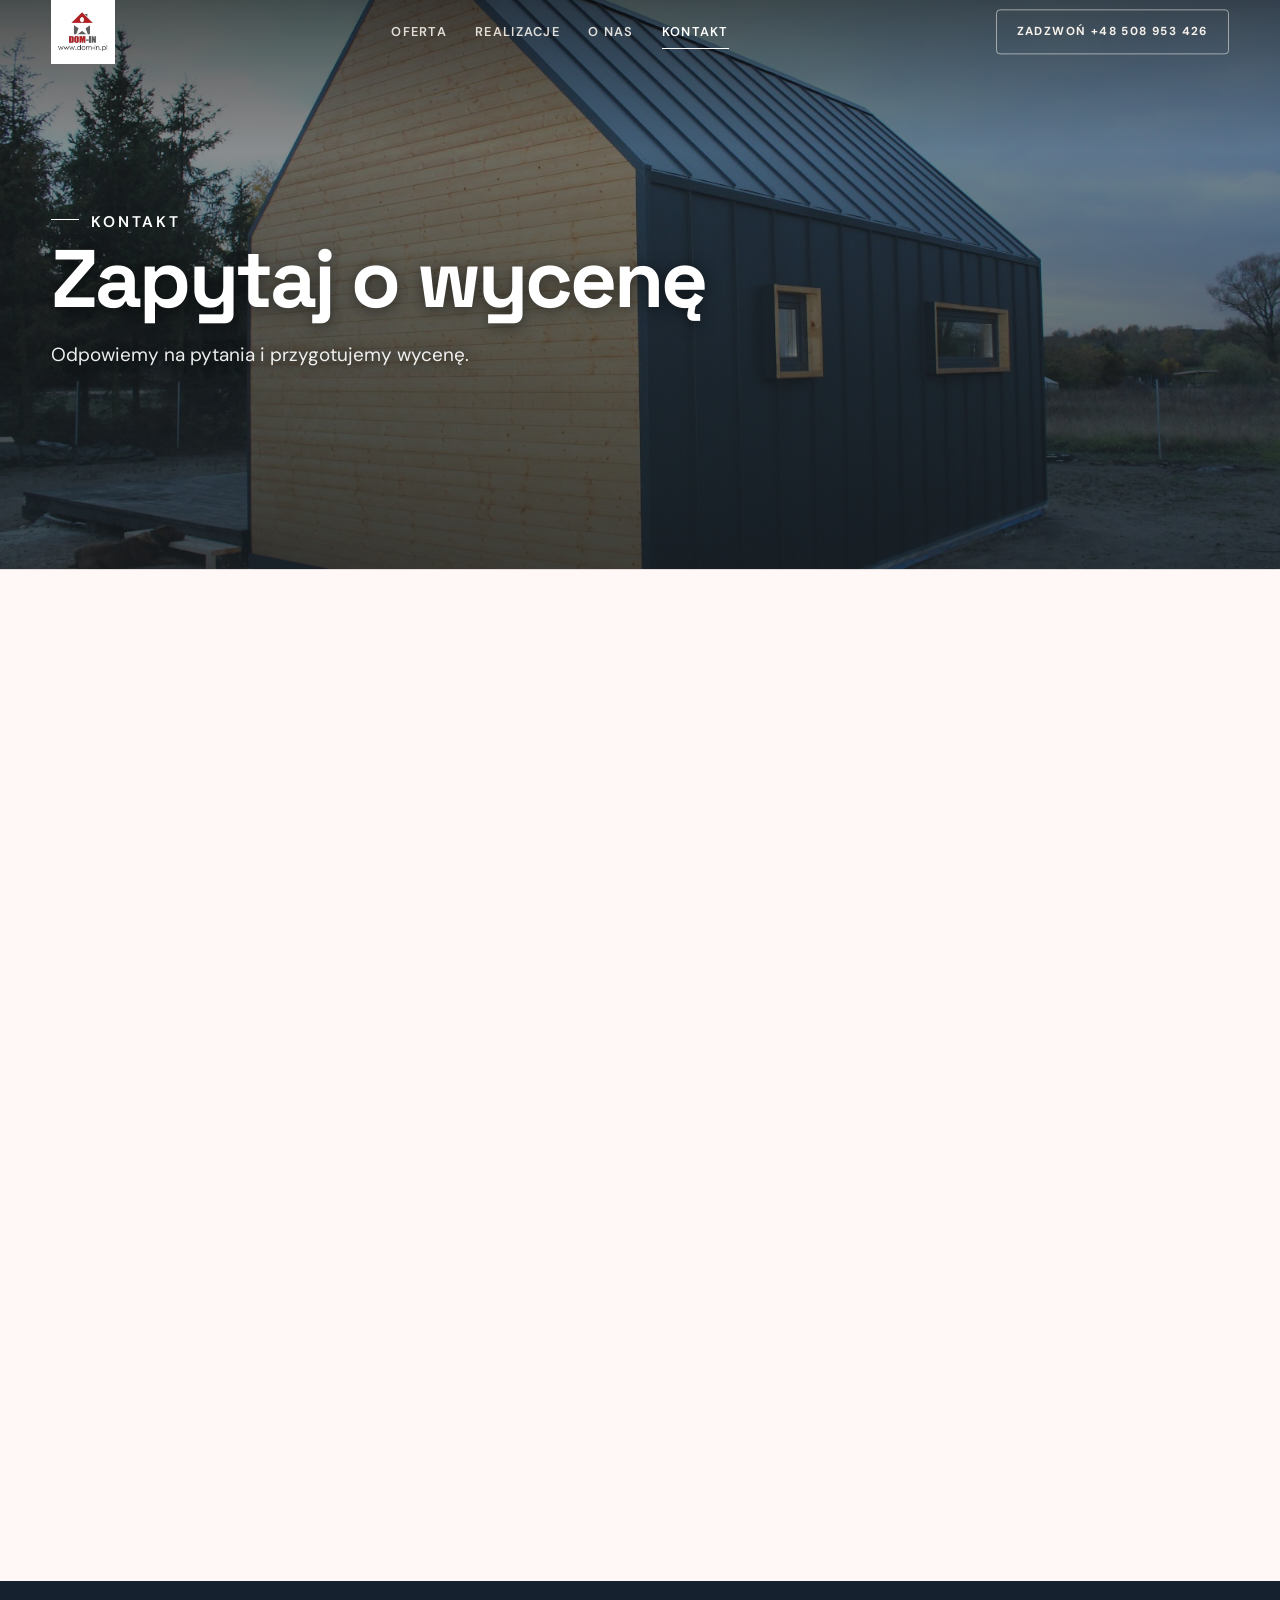
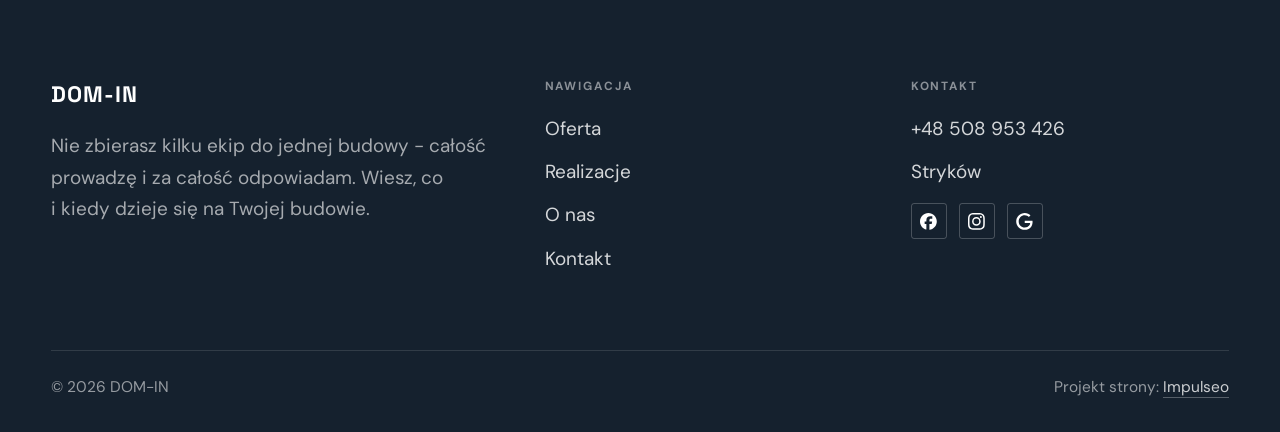
==== kontakt.html @ ede2e078 "Strona demo: dom-in-budowa-domow-energooszednych-szkieletowych-drewnianych" ====
<!DOCTYPE html>
<html lang="pl">
<head>
<meta charset="UTF-8">
<meta name="viewport" content="width=device-width, initial-scale=1.0">
<title>Kontakt - DOM-IN</title>
<meta name="description" content="Kontakt DOM-IN - Stryków">
<link rel="canonical" href="https://impulseo-pl.github.io/dom-in-budowa-domow-energooszednych-szkieletowych-drewnianych/kontakt.html">
<meta name="robots" content="noindex, nofollow">
<meta property="og:type" content="website">
<meta property="og:locale" content="pl_PL">
<meta property="og:site_name" content="DOM-IN">
<meta property="og:title" content="Kontakt - DOM-IN">
<meta property="og:description" content="Kontakt DOM-IN - Stryków">
<meta property="og:url" content="https://impulseo-pl.github.io/dom-in-budowa-domow-energooszednych-szkieletowych-drewnianych/kontakt.html">
<meta property="og:image" content="https://impulseo-pl.github.io/dom-in-budowa-domow-energooszednych-szkieletowych-drewnianych/img/og.jpg">
<meta property="og:image:width" content="1200">
<meta property="og:image:height" content="630">
<meta name="twitter:card" content="summary_large_image">
<link rel="preconnect" href="https://fonts.googleapis.com">
<link rel="preconnect" href="https://fonts.gstatic.com" crossorigin>
<link href="https://fonts.googleapis.com/css2?family=Space+Grotesk:wght@500;600;700&family=DM+Sans:opsz,wght@9..40,400;9..40,500;9..40,600&display=swap" rel="stylesheet">
<link rel="stylesheet" href="assets/styles.css?v=45f6422d">
</head>
<body>

<header class="nav">
  <div class="wrap nav-inner">
    <a class="brand brand-has-logo" href="index.html"><img class="brand-logo" src="img/logo.jpg" alt="DOM-IN" width="464" height="464" decoding="async"></a>
    <nav class="nav-links">
      <a href="oferta.html">Oferta</a>
      <a href="realizacje.html">Realizacje</a>
      <a href="o-nas.html">O nas</a>
      <a href="kontakt.html" class="active" aria-current="page">Kontakt</a>
      <a href="tel:+48508953426" class="btn btn-accent">Zadzwoń +48 508 953 426</a>
    </nav>
    <button class="nav-toggle" aria-label="Menu"><span></span><span></span><span></span></button>
  </div>
</header>

<main>
<section class="pagehead">
  <img src="img/g2.jpg" alt="DOM-IN - Zapytaj o wycenę" width="1600" height="1067" decoding="async">
  <div class="wrap">
    <span class="eyebrow">Kontakt</span>
    <h1>Zapytaj o wycenę</h1>
    <p>Odpowiemy na pytania i przygotujemy wycenę.</p>
  </div>
</section>
<section>
  <div class="wrap contact-grid">
    <div class="reveal">
      <span class="eyebrow">Dane kontaktowe</span>
      <h2 style="margin:var(--space-4) 0 var(--space-6)">DOM-IN</h2>
      <div class="info-list">
        <div class="info-row"><div class="ic"><svg class="ico-tel" width="16" height="16" viewBox="0 0 24 24" fill="none" aria-hidden="true"><path d="M6.6 10.8a15.5 15.5 0 0 0 6.6 6.6l2.2-2.2a1 1 0 0 1 1-.24 11.4 11.4 0 0 0 3.6.58 1 1 0 0 1 1 1V20a1 1 0 0 1-1 1A17 17 0 0 1 3 4a1 1 0 0 1 1-1h3.5a1 1 0 0 1 1 1c0 1.25.2 2.46.58 3.6a1 1 0 0 1-.25 1l-2.23 2.2Z" fill="currentColor"/></svg></div><div><div class="lbl">Telefon</div><a class="val" href="tel:+48508953426">+48 508 953 426</a></div></div>
        <div class="info-row"><div class="ic"><svg class="ico-pin" width="16" height="16" viewBox="0 0 24 24" fill="none" aria-hidden="true"><path d="M12 21s7-6.1 7-11.5A7 7 0 0 0 5 9.5C5 14.9 12 21 12 21Z" stroke="currentColor" stroke-width="1.6" fill="none"/><circle cx="12" cy="9.5" r="2.4" fill="currentColor"/></svg></div><div><div class="lbl">Adres</div><div class="val">Stryków</div></div></div>
      </div>
    </div>
    <div class="reveal">
      <div class="form">
        <h3 style="margin-bottom:var(--space-4)">Najszybciej telefonicznie</h3>
        <p class="muted" style="margin-bottom:var(--space-5)">Zadzwoń, opisz pomysł, a my powiemy, co i jak. Bez zobowiązań.</p>
        <a href="tel:+48508953426" class="btn btn-accent" style="justify-content:center">Zadzwoń: +48 508 953 426 <span class="arr">→</span></a>
      </div>
    </div>
  </div>
</section>
<section style="padding-top:0">
  <div class="wrap reveal">
    <iframe class="map" title="DOM-IN - Stryków" src="https://maps.google.com/maps?q=DOM-IN%20Stryk%C3%B3w&z=15&output=embed" loading="lazy" referrerpolicy="no-referrer-when-downgrade"></iframe>
  </div>
</section>
</main>

<footer>
  <div class="wrap">
    <div class="foot-grid">
      <div class="foot-brand">
        <div class="name">DOM-IN</div>
        <p>Nie zbierasz kilku ekip do jednej budowy - całość prowadzę i za całość odpowiadam. Wiesz, co i kiedy dzieje się na Twojej budowie.</p>
      </div>
      <div class="foot-col">
        <h4>Nawigacja</h4>
        <a href="oferta.html">Oferta</a>
        <a href="realizacje.html">Realizacje</a>
        <a href="o-nas.html">O nas</a>
        <a href="kontakt.html">Kontakt</a>
      </div>
      <div class="foot-col">
        <h4>Kontakt</h4>
        <a href="tel:+48508953426">+48 508 953 426</a>
        <p>Stryków</p>
      <div class="foot-soc">
        <a class="soc" href="https://www.facebook.com/p/Dom-in-Dla-Twojego-domu-100057239088914/" target="_blank" rel="noopener" aria-label="Facebook - DOM-IN"><svg viewBox="0 0 24 24" aria-hidden="true" focusable="false"><path d="M9.101 23.691v-7.98H6.627v-3.667h2.474v-1.58c0-4.085 1.848-5.978 5.858-5.978.401 0 .955.042 1.468.103a8.68 8.68 0 0 1 1.141.195v3.325a8.623 8.623 0 0 0-.653-.036 26.805 26.805 0 0 0-.733-.009c-.707 0-1.259.096-1.675.309a1.686 1.686 0 0 0-.679.622c-.258.42-.374.995-.374 1.752v1.297h3.919l-.386 2.103-.287 1.564h-3.246v8.245C19.396 23.238 24 18.179 24 12.044c0-6.627-5.373-12-12-12s-12 5.373-12 12c0 5.628 3.874 10.35 9.101 11.647Z" fill="currentColor"/></svg></a>
        <a class="soc" href="https://www.instagram.com/dom_in_wood" target="_blank" rel="noopener" aria-label="Instagram - DOM-IN"><svg viewBox="0 0 24 24" aria-hidden="true" focusable="false"><path d="M7.0301.084c-1.2768.0602-2.1487.264-2.911.5634-.7888.3075-1.4575.72-2.1228 1.3877-.6652.6677-1.075 1.3368-1.3802 2.127-.2954.7638-.4956 1.6365-.552 2.914-.0564 1.2775-.0689 1.6882-.0626 4.947.0062 3.2586.0206 3.6671.0825 4.9473.061 1.2765.264 2.1482.5635 2.9107.308.7889.72 1.4573 1.388 2.1228.6679.6655 1.3365 1.0743 2.1285 1.38.7632.295 1.6361.4961 2.9134.552 1.2773.056 1.6884.069 4.9462.0627 3.2578-.0062 3.668-.0207 4.9478-.0814 1.28-.0607 2.147-.2652 2.9098-.5633.7889-.3086 1.4578-.72 2.1228-1.3881.665-.6682 1.0745-1.3378 1.3795-2.1284.2957-.7632.4966-1.636.552-2.9124.056-1.2809.0692-1.6898.063-4.948-.0063-3.2583-.021-3.6668-.0817-4.9465-.0607-1.2797-.264-2.1487-.5633-2.9117-.3084-.7889-.72-1.4568-1.3876-2.1228C21.2982 1.33 20.628.9208 19.8378.6165 19.074.321 18.2017.1197 16.9244.0645 15.6471.0093 15.236-.005 11.977.0014 8.718.0076 8.31.0215 7.0301.0839m.1402 21.6932c-1.17-.0509-1.8053-.2453-2.2287-.408-.5606-.216-.96-.4771-1.3819-.895-.422-.4178-.6811-.8186-.9-1.378-.1644-.4234-.3624-1.058-.4171-2.228-.0595-1.2645-.072-1.6442-.079-4.848-.007-3.2037.0053-3.583.0607-4.848.05-1.169.2456-1.805.408-2.2282.216-.5613.4762-.96.895-1.3816.4188-.4217.8184-.6814 1.3783-.9003.423-.1651 1.0575-.3614 2.227-.4171 1.2655-.06 1.6447-.072 4.848-.079 3.2033-.007 3.5835.005 4.8495.0608 1.169.0508 1.8053.2445 2.228.408.5608.216.96.4754 1.3816.895.4217.4194.6816.8176.9005 1.3787.1653.4217.3617 1.056.4169 2.2263.0602 1.2655.0739 1.645.0796 4.848.0058 3.203-.0055 3.5834-.061 4.848-.051 1.17-.245 1.8055-.408 2.2294-.216.5604-.4763.96-.8954 1.3814-.419.4215-.8181.6811-1.3783.9-.4224.1649-1.0577.3617-2.2262.4174-1.2656.0595-1.6448.072-4.8493.079-3.2045.007-3.5825-.006-4.848-.0608M16.953 5.5864A1.44 1.44 0 1 0 18.39 4.144a1.44 1.44 0 0 0-1.437 1.4424M5.8385 12.012c.0067 3.4032 2.7706 6.1557 6.173 6.1493 3.4026-.0065 6.157-2.7701 6.1506-6.1733-.0065-3.4032-2.771-6.1565-6.174-6.1498-3.403.0067-6.156 2.771-6.1496 6.1738M8 12.0077a4 4 0 1 1 4.008 3.9921A3.9996 3.9996 0 0 1 8 12.0077" fill="currentColor"/></svg></a>
        <a class="soc" href="https://www.google.com/maps?cid=10128578905079462561" target="_blank" rel="noopener" aria-label="Google - DOM-IN"><svg viewBox="0 0 24 24" aria-hidden="true" focusable="false"><path d="M12.48 10.92v3.28h7.84c-.24 1.84-.853 3.187-1.787 4.133-1.147 1.147-2.933 2.4-6.053 2.4-4.827 0-8.6-3.893-8.6-8.72s3.773-8.72 8.6-8.72c2.6 0 4.507 1.027 5.907 2.347l2.307-2.307C18.747 1.44 16.133 0 12.48 0 5.867 0 .307 5.387.307 12s5.56 12 12.173 12c3.573 0 6.267-1.173 8.373-3.36 2.16-2.16 2.84-5.213 2.84-7.667 0-.76-.053-1.467-.173-2.053H12.48z" fill="currentColor"/></svg></a>
      </div>
      </div>
    </div>
    <div class="foot-bot">
      <span>© 2026 DOM-IN</span>
      <span>Projekt strony: <a class="foot-credit" href="https://impulseo.pl" target="_blank" rel="noopener">Impulseo</a></span>
    </div>
  </div>
</footer>
<div class="sticky-call"><a class="sc-call" href="tel:+48508953426"><svg class="ico-tel" width="16" height="16" viewBox="0 0 24 24" fill="none" aria-hidden="true"><path d="M6.6 10.8a15.5 15.5 0 0 0 6.6 6.6l2.2-2.2a1 1 0 0 1 1-.24 11.4 11.4 0 0 0 3.6.58 1 1 0 0 1 1 1V20a1 1 0 0 1-1 1A17 17 0 0 1 3 4a1 1 0 0 1 1-1h3.5a1 1 0 0 1 1 1c0 1.25.2 2.46.58 3.6a1 1 0 0 1-.25 1l-2.23 2.2Z" fill="currentColor"/></svg> Zadzwoń</a><a class="sc-quote" href="kontakt.html">Bezpłatna wycena</a></div>
<div class="demo-wazne" data-do="2026-08-25" data-cykl="3" hidden><svg class="dw-ico" width="13" height="13" viewBox="0 0 24 24" fill="none" aria-hidden="true"><circle cx="12" cy="12" r="8.6" stroke="currentColor" stroke-width="1.8"/><path d="M12 7.2V12l3.3 2" stroke="currentColor" stroke-width="1.8" stroke-linecap="round"/></svg><span class="dw-txt"></span></div>

<script src="assets/main.js"></script>
</body>
</html>
---- assets/styles.css ----
/* ============================================================
   STOLBASZ — premium, architektoniczny B2B fit-out
   Jasna paleta, zero brązu. System wg premium-web-craft.
   Projekt strony: Impulseo (impulseo.pl)
   ============================================================ */

:root{
  /* PALETA — jasna, architektoniczna, chłodna */
  --paper:#F4F6F8;          /* główne tło */
  --paper-2:#E7EBEF;        /* sekcje alternatywne (chłodny jasny szary) */
  --paper-3:#E7EBEF;        /* delikatne wypełnienia */
  --ink:#15212E;            /* tekst główny — chłodny grafit */
  --ink-soft:#243443;       /* nagłówki drugorzędne */
  --muted:#6B7785;          /* tekst poboczny */
  --line:rgba(21,33,46,.12);/* hairline */
  --accent:#E8A317;         /* stonowany petrol-slate — jedyny akcent */
  --accent-d:#C9870C;
  --accent-soft:rgba(232,163,23,.10);
  --dark:#15212E;           /* sekcje ciemne (stopka/CTA) */

  /* HOVER ZDJĘĆ — JEDEN standard dla całego silnika (decyzja K. 04.08.2026, artefakt z wariantami).
     AKTUALNE (K.+Szymon 09.08.2026, wybór z artefaktu 6 wariantów): zoom 1.05 przy 1.4s -
     przy tak długim czasie mocniejszy kadr NIE skacze, tylko „oddycha". Poprzedni standard
     (1.02 / .55s z 04.08) odbierany jako dynamiczny i szybki.
     Spoczynek lekko przygaszony, ale TYLKO tam, gdzie jest mysz (@media hover:hover) —
     na telefonie zdjęcia zostają w pełnej jasności. */
  --img-zoom:1.05;                   /* K.+Szymon 09.08: wariant F z artefaktu porównawczego */
  --img-rest:brightness(.95) saturate(.99);
  --img-hot:brightness(1.06) saturate(1.05);
  --img-dur:1.4s;                    /* K.+Szymon 09.08 (wariant F): powoli = elegancko */
  --img-ease:cubic-bezier(.16,.84,.44,1);  /* miękki ogon, efekt „oddychania" */

  /* ODSTĘPY — skala 4/8 */
  --space-1:4px; --space-2:8px; --space-3:12px; --space-4:16px; --space-5:24px;
  --space-6:32px; --space-7:48px; --space-8:64px; --space-9:96px; --space-10:128px;

  /* TYPOGRAFIA — fluid clamp() (skala podbita 16.07.2026: większe, czytelniejsze litery — uwaga Adama) */
  --text-sm:clamp(.9rem,.87rem + .12vw,1rem);
  --text-base:clamp(1.08rem,1.04rem + .18vw,1.2rem);
  --text-lg:clamp(1.24rem,1.15rem + .34vw,1.44rem);
  --text-h3:clamp(1.34rem,1.22rem + .55vw,1.66rem);
  --text-h2:clamp(2.1rem,1.66rem + 2.1vw,3.1rem);
  --text-h1:clamp(2.9rem,2.1rem + 4vw,5.1rem);

  /* PROMIENIE — architektoniczne, raczej ostre */
  --r-sm:3px; --r-md:6px; --r-lg:10px;

  /* RUCH */
  --ease:cubic-bezier(.25,.46,.45,.94); --dur:.24s;

  /* CIENIE — miękkie, warstwowe */
  --sh-sm:0 1px 2px rgba(16,24,32,.04), 0 2px 8px rgba(16,24,32,.05);
  --sh-md:0 2px 6px rgba(16,24,32,.05), 0 12px 28px -8px rgba(16,24,32,.12);
  --sh-lg:0 6px 14px rgba(16,24,32,.07), 0 26px 56px -18px rgba(16,24,32,.22);

  --hairline:1px solid var(--line);

  --font-display:'Space Grotesk','Inter',sans-serif;
  --font-body:'DM Sans','Inter',sans-serif;
}

*{box-sizing:border-box;margin:0;padding:0}
html{scroll-behavior:smooth}
body{
  font-family:var(--font-body);
  font-size:var(--text-base);
  line-height:1.65;
  color:var(--ink);
  background:var(--paper);
  -webkit-font-smoothing:antialiased;
  text-rendering:optimizeLegibility;
}
img{max-width:100%;height:auto;display:block}  /* height:auto = width/height z atrybutów trzyma proporcje (TOP#12) */
a{color:inherit;text-decoration:none}

.wrap{width:min(92%,1180px);margin-inline:auto}
section{padding-block:clamp(52px,6.5vw,96px)}

h1,h2,h3{font-family:var(--font-display);font-weight:700;line-height:1.08;letter-spacing:-.02em;color:var(--ink)}
h1{font-size:var(--text-h1);letter-spacing:-.035em}
h2{font-size:var(--text-h2);letter-spacing:-.025em}
h3{font-size:var(--text-h3)}
/* MIARA — długość wiersza. WCAG 2.2 SC 1.4.8: max 80 znaków; Butterick: 45–90.
   68ch daje realnie 72–78 znaków polskiego tekstu, czyli z zapasem pod granicą.
   Wcześniej limit miał TYLKO <p> — <li>, <blockquote> i <dd> nie miały żadnego,
   i to jedyny powód, dla którego 23 bloki na dwóch oddanych stronach jadą po
   83–106 znaków w wierszu (pomiar 07.08.2026, bramka `miara`).
   ⚠️ Listy i definicje ograniczamy TYLKO bez klasy: `ul`/`ol` z klasą to u nas
   układ (siatki kafli, menu), a nie tekst ciągły — tam miarę wyznacza układ. */
/* 60ch, nie 68ch (K. 10.08): po zmianie fontów na węższe kroje (DM Sans i spółka)
   w 68ch mieściło się ~90 znaków - bramka pikselowa słusznie zgłaszała przekroczenie
   granicy 80. Pomiar na żywej przeglądarce: 60ch = 90 znaków, 53ch = ~78 znaków, czyli normę WCAG 1.4.8. */
:root{ --miara:53ch }
p{max-width:min(100%,var(--miara))}
blockquote,
ul:not([class])>li, ol:not([class])>li,
dl:not([class])>dd{max-width:min(100%,var(--miara))}

/* ⚠️ Świadomie BEZ wyjątku `.tile p,.card p,.svc p{max-width:none}`, choć nasuwa się sam:
   te akapity BYŁY już ograniczone (stare `p{max-width:65ch}`), więc „wyjątek" nie odblokowałby
   niczego nowego — tylko ROZLUŹNIŁ stan sprzed zmiany na wszystkich demach naraz.
   `figcaption` żadna z reguł wyżej nie dotyczy, więc też nie potrzebuje zwolnienia. */

/* ŁAMANIE. `balance` wyrównuje długości wierszy w nagłówku, `pretty` pilnuje ostatniego
   wiersza akapitu, żeby nie został w nim jeden wyraz. Obsługiwane od Chrome 117 /
   Safari 17.5; starsze przeglądarki po prostu ignorują tę własność.
   `text-wrap:pretty` nie występowało dotąd ANI RAZ w silniku ani w repo klientów. */
h1,h2,h3,.lead,.lede{text-wrap:balance}
p,li,blockquote,dd{text-wrap:pretty}

.eyebrow{
  font-family:var(--font-body);
  font-size:var(--text-sm);
  font-weight:600;
  letter-spacing:.18em;
  text-transform:uppercase;
  color:var(--accent);
  display:inline-flex;align-items:center;gap:var(--space-3);
}
/* flex:none + margin-top = kreska trzyma się PIERWSZEJ linii. Wcześniej align-items:center
   centrowało ją względem całego bloku i przy zawinięciu (długi kicker typu
   „…WNĘTRZ · LESZNO · OD 2019") druga linia lądowała z brzydkim wcięciem. */
.eyebrow{align-items:flex-start}
.eyebrow>*,.eyebrow{text-wrap:balance}   /* dlugi kicker lamal sie na sierote typu samo „2019" w drugiej linii */
.eyebrow::before{content:"";width:28px;height:1px;background:var(--accent);display:inline-block;flex:none;margin-top:.62em}

.muted{color:var(--muted)}
.lead{font-size:var(--text-lg);line-height:1.55;color:var(--ink-soft);max-width:50ch}

/* ---------- BUTTONS ---------- */
.btn{
  display:inline-flex;align-items:center;gap:var(--space-2);
  font-weight:600;font-size:var(--text-sm);letter-spacing:.02em;
  padding:var(--space-4) var(--space-6);
  border-radius:var(--r-sm);
  transition:transform var(--dur) var(--ease),box-shadow var(--dur) var(--ease),background var(--dur) var(--ease);
  cursor:pointer;border:1px solid transparent;
}
.btn-accent{background:var(--accent);color:#fff;box-shadow:var(--sh-sm)}
.btn-accent:hover{background:var(--accent-d);transform:translateY(-2px);box-shadow:var(--sh-md)}
.btn-accent:active{transform:translateY(0);box-shadow:var(--sh-sm)}
.btn-ghost{background:transparent;color:var(--ink);border-color:var(--line)}
.btn-ghost:hover{border-color:var(--accent);color:var(--accent);transform:translateY(-2px)}
.btn-light{background:#fff;color:var(--ink);box-shadow:var(--sh-sm)}
.btn-light:hover{transform:translateY(-2px);box-shadow:var(--sh-md)}
.btn .arr{transition:transform var(--dur) var(--ease)}
.btn:hover .arr{transform:translateX(4px)}

/* ---------- NAV ---------- */
.nav{
  position:sticky;top:0;z-index:50;
  background:color-mix(in srgb,var(--paper) 88%,transparent);
  backdrop-filter:saturate(140%) blur(10px);
  border-bottom:var(--hairline);
}
.nav-inner{display:flex;align-items:center;justify-content:space-between;gap:var(--space-5);height:72px}
/* ANTY-NACHODZENIE (K. 05.08.2026): długa nazwa firmy + przycisk z pełnym numerem nie mieściły się w pasku
   i flex ściskał linki PONIŻEJ ich treści - "Kontakt" wchodził na ramkę "Zadzwoń +48 ...". Teraz ustępuje
   nazwa marki (skrót wielokropkiem), a menu i przycisk nigdy się nie kurczą ani nie zachodzą na siebie. */
.brand{display:flex;flex-direction:column;line-height:1;min-width:0;flex:0 1 auto}
.brand .name{font-family:var(--font-display);font-weight:800;font-size:1.35rem;letter-spacing:.04em;white-space:nowrap;overflow:hidden;text-overflow:ellipsis}
.brand .sub{font-size:.62rem;letter-spacing:.34em;text-transform:uppercase;color:var(--muted);margin-top:5px;white-space:nowrap;overflow:hidden;text-overflow:ellipsis}
.nav-links{display:flex;align-items:center;gap:var(--space-6);flex:0 0 auto}
.nav-links a{font-size:var(--text-sm);font-weight:500;color:var(--ink-soft);position:relative;padding-block:4px;white-space:nowrap;transition:color var(--dur) var(--ease)}
.nav-links a::after{content:"";position:absolute;left:0;bottom:0;width:0;height:1.5px;background:var(--accent);transition:width var(--dur) var(--ease)}
.nav-links a:hover,.nav-links a.active{color:var(--ink)}
.nav-links a:hover::after,.nav-links a.active::after{width:100%}
.nav-links .btn{padding:var(--space-2) var(--space-5)}
/* przyciski w nav: właściwy kolor (przebij .nav-links a) + bez podkreślenia */
.nav-links a.btn-accent{color:#fff}
.nav-links a.btn-ghost,.nav-links a.btn-light{color:var(--ink)}
/* CTA w pasku: NIE podkreślenie spod linków menu, ale ten sam przelatujący błysk,
   co na wszystkich innych przyciskach (zgłoszenie K. 13.08.2026 - „na hero jest efekt
   światła przechodzącego przez przycisk, na navbarze go nie ma, a mają być identyczne").
   Reguła `.nav-links a::after` jest silniejsza od `.btn::after`, więc trzeba jej
   geometrię wyzerować i wpisać połysk z nazwy - samo `display:none` gasiło efekt. */
.nav-links a.btn::after{
  display:block;content:"";position:absolute;inset:0;z-index:-1;pointer-events:none;
  inset:0;width:auto;height:auto;border-radius:inherit;   /* kasuje geometrię podkreślenia (width:0;height:1.5px) */
  background:linear-gradient(100deg,transparent 32%,rgba(255,255,255,.20) 50%,transparent 68%);
  translate:-120% 0}
@media (prefers-reduced-motion:no-preference){
  .nav-links a.btn:hover::after{translate:120% 0;transition:translate .75s var(--mt-ease,cubic-bezier(.16,.84,.44,1))}
}
.nav-toggle{display:none;background:none;border:none;cursor:pointer;flex-direction:column;gap:5px;padding:8px}
.nav-toggle span{width:24px;height:2px;background:var(--ink);transition:var(--dur)}
/* Ciasny zakres MIĘDZY menu mobilnym a pełnym pulpitem: zbijamy odstępy i nazwę marki,
   żeby wszystko zmieściło się naturalnie, zanim w ogóle dojdzie do skracania wielokropkiem. */
@media(max-width:1280px) and (min-width:921px){
  .nav-links{gap:var(--space-4)}
  .nav-links .btn{padding:var(--space-2) var(--space-4)}
  .brand .name{font-size:1.15rem}
}

/* ---------- HERO (split) ---------- */
.hero{position:relative;overflow:hidden;border-bottom:var(--hairline)}
.hero-grid{display:grid;grid-template-columns:1.05fr .95fr;gap:clamp(24px,4vw,60px);align-items:center;
  padding-block:clamp(36px,4.5vw,64px)}
.hero-copy .eyebrow{margin-bottom:var(--space-5)}
.hero-copy h1{margin-bottom:var(--space-5)}
.hero-copy .lead{margin-bottom:var(--space-7)}
.hero-actions{display:flex;flex-wrap:wrap;gap:var(--space-4)}
.hero-art{position:relative;aspect-ratio:4/3;border-radius:var(--r-lg);overflow:hidden;box-shadow:var(--sh-lg)}
.hero-art img{width:100%;height:100%;object-fit:cover}
.hero-art::after{content:"";position:absolute;inset:0;background:linear-gradient(180deg,transparent 55%,rgba(18,24,28,.28))}
.hero-badge{position:absolute;left:var(--space-5);bottom:var(--space-5);z-index:2;
  background:rgba(252,252,251,.94);backdrop-filter:blur(4px);
  border-radius:var(--r-md);padding:var(--space-4) var(--space-5);box-shadow:var(--sh-md);max-width:78%}
.hero-badge strong{display:block;font-family:var(--font-display);font-size:1rem;letter-spacing:-.01em}
.hero-badge span{font-size:var(--text-sm);color:var(--muted)}

/* ---------- HERO duży / kinowy (strona główna) ---------- */
.hero-cine{position:relative;min-height:clamp(560px,82vh,840px);min-height:clamp(560px,82svh,840px);display:flex;align-items:center;overflow:hidden;border-bottom:var(--hairline)}
.hero-cine>img{position:absolute;inset:0;width:100%;height:100%;object-fit:cover;z-index:0}
.hero-cine::after{content:"";position:absolute;inset:0;z-index:1;
  background:linear-gradient(95deg,rgba(13,18,23,.86) 0%,rgba(13,18,23,.64) 32%,rgba(13,18,23,.24) 62%,rgba(13,18,23,.04) 100%)}
.hero-cine .wrap{position:relative;z-index:2;padding-block:var(--space-8)}
.hero-cine .hero-copy{max-width:660px}
.hero-cine .eyebrow{color:#fff;margin-bottom:var(--space-5)}
.hero-cine .eyebrow::before{background:#fff}
.hero-cine h1{color:#fff;margin-bottom:var(--space-5);font-size:clamp(2.9rem,2rem + 4.4vw,5.2rem);text-wrap:balance}
.hero-cine .lead{color:rgba(255,255,255,.92);max-width:48ch;margin-bottom:var(--space-7)}
.hero-cine .hero-actions{display:flex;flex-wrap:wrap;gap:var(--space-4)}
/* NISKIE OKNO (laptop z dokiem i paskami przeglądarki ma ~700-780 px wysokości widoku):
   H1 do 5.2rem + długi lead nie mieściły się i przyciski wypadały POD krawędź ekranu -
   klient widział stronę bez ani jednego CTA. Skalujemy w dół, zamiast przycinać treść. */
@media(min-width:821px) and (max-height:820px){
  .hero-cine{min-height:clamp(520px,94svh,780px)}
  .hero-cine .wrap{padding-block:var(--space-6)}
  .hero-cine h1{font-size:clamp(2.2rem,1.5rem + 2.6vw,3.6rem);margin-bottom:var(--space-4)}
  .hero-cine .eyebrow{margin-bottom:var(--space-4)}
  .hero-cine .lead{margin-bottom:var(--space-5);max-width:44ch}
}
@media(max-width:680px){
  .hero-cine{min-height:clamp(520px,76vh,640px);min-height:clamp(520px,76svh,640px);align-items:flex-end}
  .hero-cine::after{background:linear-gradient(0deg,rgba(13,18,23,.9) 6%,rgba(13,18,23,.45) 55%,rgba(13,18,23,.25) 100%)}
  .hero-cine .wrap{padding-bottom:var(--space-9)}
  /* TELEFON (~90% oglądających): lead potrafił zająć 8 linii i zepchnąć CTA poza pierwszy ekran.
     Zwężamy interlinię i skalę - treści nie ucinamy, bo to ona sprzedaje. */
  .hero-cine .lead{font-size:.98rem;line-height:1.5;margin-bottom:var(--space-5)}
  .hero-cine .eyebrow{font-size:.72rem;letter-spacing:.13em;margin-bottom:var(--space-4)}
  .hero-cine .eyebrow::before{width:20px}
  .hero-cine h1{margin-bottom:var(--space-4)}
}

/* full-bleed hero variant (podstrony) */
.pagehead{position:relative;min-height:46vh;min-height:46svh;display:flex;align-items:flex-end;overflow:hidden;border-bottom:var(--hairline)}
.pagehead img{position:absolute;inset:0;width:100%;height:100%;object-fit:cover}
/* 10.08.2026 (decyzja K.): mocniejsze przyciemnienie + cień pod tekstem. Bramka mierzyła na
   nagłówkach podstron 3,38-3,43:1 przy wymaganych 4,5 — jasne zdjęcie (hala, śnieg, niebo)
   podchodziło pod biały tekst. Zdjęcia klientów są różne, więc kontrast musi dawać WARSTWA,
   a nie szczęśliwy dobór kadru. */
.pagehead::after{content:"";position:absolute;inset:0;background:linear-gradient(180deg,rgba(18,24,28,.40),rgba(18,24,28,.76))}
.pagehead .wrap{position:relative;z-index:2;padding-block:var(--space-9);color:#fff}
.pagehead h1{color:#fff;max-width:18ch;text-shadow:0 2px 16px rgba(0,0,0,.55)}
.pagehead .eyebrow{color:#fff}
.pagehead .eyebrow::before{background:#fff}
.pagehead p{color:rgba(255,255,255,.92);margin-top:var(--space-4);max-width:54ch;text-shadow:0 1px 12px rgba(0,0,0,.5)}

/* ---------- STRIP (pasek skrótów / liczby) ---------- */
.strip{background:var(--dark);color:#fff}
/* PASEK HASEŁ — standard 04.08.2026 (decyzja K.): 5 haseł w JEDNYM rzędzie, tekst WYŚRODKOWANY,
   węższe marginesy boczne niż reszta strony (pasek ma iść szerzej), równe wysokości kolumn. */
.strip .wrap{width:min(96%,1440px);display:grid;grid-template-columns:repeat(5,1fr);
  gap:var(--space-5);padding-block:var(--space-7);align-items:stretch}
.strip .item .k{font-family:var(--font-display);font-size:clamp(1.05rem,.82rem + .85vw,1.55rem);
  font-weight:800;letter-spacing:-.02em;color:#fff;line-height:1.18;text-wrap:balance}
.strip .item .v{font-size:var(--text-sm);color:rgba(255,255,255,.66);margin-top:var(--space-2);line-height:1.4}
.strip .item{border-left:2px solid var(--accent);padding-inline:var(--space-4);
  text-align:center;display:flex;flex-direction:column;justify-content:center}
/* liczba kolumn = liczba haseł, żeby ostatnie nie zostawało samo w drugim rzędzie.
   Klasę n-N nadaje multipage.py; domyślnie (bez klasy) pasek jest 5-kolumnowy. */
.strip.n-2 .wrap{grid-template-columns:repeat(2,1fr)}
.strip.n-3 .wrap{grid-template-columns:repeat(3,1fr)}
.strip.n-4 .wrap{grid-template-columns:repeat(4,1fr);gap:var(--space-6)}
.strip.n-4 .item .k{font-size:clamp(1.3rem,1rem + 1.1vw,2rem)}
.strip.n-6 .wrap{grid-template-columns:repeat(6,1fr);gap:var(--space-4)}
.strip.n-6 .item .k{font-size:clamp(.98rem,.8rem + .7vw,1.35rem)}
/* równe łamanie: zamiast "długa linia + jedno słowo" obie linie zbliżonej długości */
.strip .item .k{text-wrap:balance}

/* ---------- SECTION HEAD ---------- */
.head{max-width:48rem;margin-bottom:var(--space-8)}
.head.center{margin-inline:auto;text-align:center}
.head .eyebrow{margin-bottom:var(--space-4)}
.head h2{margin-bottom:var(--space-4)}
.head p{color:var(--muted);font-size:var(--text-lg);line-height:1.55}
.head.center p{margin-inline:auto}

/* ---------- INTRO SPLIT ---------- */
.split{display:grid;grid-template-columns:.92fr 1.08fr;gap:clamp(28px,5vw,80px);align-items:center}
.split.rev{grid-template-columns:1.08fr .92fr}
.split.rev .split-art{order:-1}
.split-art{position:relative;aspect-ratio:5/4;border-radius:var(--r-lg);overflow:hidden;box-shadow:var(--sh-lg)}
.split-art img{width:100%;height:100%;object-fit:cover}
.split-copy h2{margin-bottom:var(--space-5)}
.split-copy p+p{margin-top:var(--space-4)}
.split-copy .btn{margin-top:var(--space-6)}

/* ---------- SERVICES (zakres) ---------- */
.svc-grid{display:grid;grid-template-columns:repeat(auto-fit,minmax(280px,1fr));gap:var(--space-5)}
.svc{background:#fff;border:var(--hairline);border-radius:var(--r-md);padding:var(--space-7) var(--space-6);
  transition:transform var(--dur) var(--ease),box-shadow var(--dur) var(--ease),border-color var(--dur) var(--ease);
  position:relative;overflow:hidden}
.svc::before{content:"";position:absolute;left:0;top:0;width:3px;height:0;background:var(--accent);transition:height var(--dur) var(--ease)}
.svc:hover{transform:translateY(-4px);box-shadow:var(--sh-md);border-color:transparent}
.svc:hover::before{height:100%}
.svc .ic{font-family:var(--font-display);font-size:.8rem;font-weight:700;letter-spacing:.12em;color:var(--accent);margin-bottom:var(--space-4)}
.svc h3{margin-bottom:var(--space-3);font-size:1.22rem}
.svc p{color:var(--muted);font-size:var(--text-base);line-height:1.6}

/* big detailed service rows */
.svc-row{display:grid;grid-template-columns:.8fr 1.2fr;gap:clamp(20px,4vw,60px);align-items:center;padding-block:var(--space-8)}
.svc-row+.svc-row{border-top:var(--hairline)}
.svc-row.rev{grid-template-columns:1.2fr .8fr}
/* Naprzemienny układ wierszy oferty: co drugi wiersz ma zdjęcie po PRAWEJ.
   Było `order:-1` — martwy kod, bo zdjęcie i tak jest pierwszym dzieckiem w HTML,
   więc wszystkie wiersze wyglądały identycznie (zdjęcie zawsze z lewej), a `rev`
   zmieniało tylko szerokość kolumn. Znalezione 29.07.2026 przy różnicowaniu kierunków
   animacji (pomiar pozycji: art.mid 390/502 przy row.mid 756 — zawsze lewa strona). */
.svc-row.rev .svc-row-art{order:2}
.svc-row-art{aspect-ratio:4/3;border-radius:var(--r-md);overflow:hidden;box-shadow:var(--sh-md)}
.svc-row-art img{width:100%;height:100%;object-fit:cover}
.svc-row h3{font-size:1.5rem;margin-bottom:var(--space-4)}
.svc-row .num{font-family:var(--font-display);font-size:.85rem;font-weight:700;letter-spacing:.14em;color:var(--accent);display:block;margin-bottom:var(--space-3)}
.svc-row ul{list-style:none;margin-top:var(--space-4);display:flex;flex-direction:column;gap:var(--space-2)}
.svc-row li{position:relative;padding-left:var(--space-5);color:var(--muted);font-size:var(--text-base)}
.svc-row li::before{content:"";position:absolute;left:0;top:.62em;width:8px;height:1px;background:var(--accent)}

/* ---------- GALLERY (realizacje) ---------- */
.gallery{display:grid;grid-template-columns:repeat(12,1fr);gap:var(--space-4);grid-auto-rows:200px}
/* GALERIA MASONRY — pionowe zdjęcia (portrety beauty/wellness) bez przycinania: kolumny, height auto */
.gallery-masonry{column-count:3;column-gap:var(--space-4)}
@media(max-width:900px){.gallery-masonry{column-count:2}}
@media(max-width:560px){.gallery-masonry{column-count:1}}
.gallery-masonry .m-tile{break-inside:avoid;margin:0 0 var(--space-4);padding:0;position:relative;overflow:hidden;border-radius:var(--r-md);border:1px solid var(--line)}
.gallery-masonry .m-tile img{width:100%;height:auto;display:block}
.gallery-masonry .m-tile .cap{position:absolute;left:0;right:0;bottom:0;padding:var(--space-4);color:#fff;background:linear-gradient(0deg,rgba(0,0,0,.55),transparent);font-size:var(--text-sm)}
.gallery-masonry .m-tile .cap small{display:block;font-weight:400;opacity:.78;letter-spacing:.04em;text-transform:uppercase;font-size:.66rem;margin-top:3px}
.tile{position:relative;overflow:hidden;border-radius:var(--r-md);box-shadow:var(--sh-sm);
  transition:transform var(--dur) var(--ease),box-shadow var(--dur) var(--ease)}
.tile img{width:100%;height:100%;object-fit:cover;
  transition:transform var(--img-dur) var(--img-ease),filter var(--img-dur) var(--img-ease)}
.tile:hover{box-shadow:var(--sh-md)}
.tile .cap{position:absolute;left:0;right:0;bottom:0;padding:var(--space-5) var(--space-4) var(--space-4);
  /* mocniejszy spad + cien pod tekstem: na JASNYCH zdjeciach klienta (biale fronty, sciany)
     slaby gradient dawal kontrast ~1.5:1 zamiast wymaganych 3.6:1 (bramka wygladu, 10.08.2026) */
  background:linear-gradient(transparent 28%,rgba(18,24,28,.58) 62%,rgba(18,24,28,.93));color:#fff;
  text-shadow:0 1px 3px rgba(0,0,0,.6);
  font-size:var(--text-sm);font-weight:600;letter-spacing:.01em;
  opacity:0;transform:translateY(8px);transition:var(--dur) var(--ease)}
.tile:hover .cap{opacity:1;transform:translateY(0)}
.tile .cap small{display:block;font-weight:400;opacity:.78;letter-spacing:.04em;text-transform:uppercase;font-size:.66rem;margin-top:3px}
/* bento spans */
.t-wide{grid-column:span 6}
.t-tall{grid-column:span 6;grid-row:span 2}
.t-std{grid-column:span 6}
.t-third{grid-column:span 4}
.t-two3{grid-column:span 8}

/* ---------- TRUST / WIARYGODNOŚĆ ---------- */
.trust{background:var(--paper-2)}
.trust-grid{display:grid;grid-template-columns:repeat(auto-fit,minmax(240px,1fr));gap:var(--space-5);margin-top:var(--space-7)}
.trust-card{background:#fff;border-radius:var(--r-md);padding:var(--space-7) var(--space-6);box-shadow:var(--sh-sm);border-top:3px solid var(--accent)}
.trust-card .big{font-family:var(--font-display);font-size:clamp(1.8rem,1.3rem + 1.6vw,2.6rem);font-weight:800;letter-spacing:-.02em;color:var(--ink);line-height:1}
.trust-card h3{font-size:1.12rem;margin:var(--space-3) 0 var(--space-2)}
.trust-card p{color:var(--muted);font-size:var(--text-base);line-height:1.55}

/* ---------- CTA band ---------- */
.cta{background:var(--dark);color:#fff;position:relative;overflow:hidden}
/* telefon w CTA: na ciemnym tle biały (domyślnie), rodziny z JASNYM tłem CTA
   nadpisują to u siebie - wcześniej kolor siedział w stylu inline i wygrywał z rodziną. */
.cta .btn-ghost-cta{color:#fff;border-color:rgba(255,255,255,.3)}
.cta .wrap{display:grid;grid-template-columns:1.4fr .6fr;gap:var(--space-7);align-items:center;position:relative;z-index:2}
.cta h2{color:#fff;max-width:20ch}
.cta p{color:rgba(255,255,255,.74);margin-top:var(--space-4)}
.cta-actions{display:flex;flex-direction:column;gap:var(--space-3);align-items:flex-start}
.cta::before{content:"";position:absolute;right:-80px;top:-80px;width:360px;height:360px;border-radius:50%;
  background:radial-gradient(circle,var(--accent-soft),transparent 70%)}

/* ---------- CONTACT ---------- */
.contact-grid{display:grid;grid-template-columns:.85fr 1.15fr;gap:clamp(28px,4vw,56px);align-items:start}
.info-list{display:flex;flex-direction:column;gap:var(--space-2)}
.info-row{display:flex;gap:var(--space-4);align-items:flex-start;padding-block:var(--space-4);border-bottom:var(--hairline)}
.info-row .ic{flex:none;width:42px;height:42px;display:grid;place-items:center;border-radius:50%;
  background:var(--accent-soft);color:var(--accent);font-size:1.05rem}
.info-row .lbl{font-size:.72rem;letter-spacing:.14em;text-transform:uppercase;color:var(--muted)}
.info-row .val{font-weight:600;font-size:var(--text-base);margin-top:2px}
.info-row a.val:hover{color:var(--accent)}
.map{border:none;border-radius:var(--r-lg);box-shadow:var(--sh-md);width:100%;height:100%;min-height:380px;filter:grayscale(.2) contrast(1.02)}
.form{background:#fff;border:var(--hairline);border-radius:var(--r-lg);padding:clamp(24px,3vw,40px);box-shadow:var(--sh-sm)}
.form .fld{margin-bottom:var(--space-5)}
.form label{display:block;font-size:var(--text-sm);font-weight:600;margin-bottom:var(--space-2)}
.form input,.form textarea{width:100%;font-family:inherit;font-size:var(--text-base);color:var(--ink);
  padding:var(--space-4);border:var(--hairline);border-radius:var(--r-sm);background:var(--paper);transition:border-color var(--dur)}
.form input:focus,.form textarea:focus{outline:none;border-color:var(--accent);background:#fff}
.form textarea{resize:vertical;min-height:120px}
.form .note{font-size:var(--text-sm);color:var(--muted);margin-top:var(--space-3)}

/* ---------- FOOTER ---------- */
footer{background:var(--dark);color:#fff;padding-block:var(--space-9) var(--space-6)}
.foot-grid{display:grid;grid-template-columns:1.4fr 1fr 1fr;gap:var(--space-7);margin-bottom:var(--space-8)}
.foot-brand .name{font-family:var(--font-display);font-weight:800;font-size:1.4rem;letter-spacing:.04em}
.foot-brand p{color:rgba(255,255,255,.62);margin-top:var(--space-4);font-size:var(--text-base);max-width:38ch}
.foot-col h4{font-size:.74rem;letter-spacing:.16em;text-transform:uppercase;color:rgba(255,255,255,.5);margin-bottom:var(--space-4)}
.foot-col a,.foot-col p{display:block;color:rgba(255,255,255,.82);font-size:var(--text-base);margin-bottom:var(--space-3)}
.foot-col a:hover{color:#fff}
.foot-bot{border-top:1px solid rgba(255,255,255,.12);padding-top:var(--space-5);display:flex;justify-content:space-between;flex-wrap:wrap;gap:var(--space-3);
  font-size:var(--text-sm);color:rgba(255,255,255,.55)}
.foot-bot a:hover{color:#fff}
/* Podpis w stopce = klikalny link do impulseo.pl (31.07.2026). Ma być WIDOCZNIE klikalny,
   ale nie krzyczeć - stąd sam kolor jaśniejszy + delikatne podkreślenie na najeździe. */
.foot-bot a.foot-credit{color:rgba(255,255,255,.78);text-decoration:none;border-bottom:1px solid rgba(255,255,255,.28)}
.foot-bot a.foot-credit:hover{color:#fff;border-bottom-color:#fff}

/* ---------- REVEAL ---------- */
.reveal{opacity:0;transform:translateY(22px);transition:opacity .6s var(--ease),transform .6s var(--ease)}
.reveal.in{opacity:1;transform:none}

/* ---------- RESPONSIVE ---------- */
@media(max-width:920px){
  .hero-grid,.split,.split.rev,.svc-row,.svc-row.rev,.cta .wrap,.contact-grid,.foot-grid{grid-template-columns:1fr}
  .split.rev .split-art,.svc-row.rev .svc-row-art{order:0}
  .hero-art{aspect-ratio:16/10;max-height:420px}
  .strip .wrap,.strip.n-2 .wrap,.strip.n-3 .wrap,.strip.n-4 .wrap,.strip.n-6 .wrap{grid-template-columns:repeat(2,1fr);gap:var(--space-6)}
  .strip .item .k,.strip.n-6 .item .k{font-size:clamp(1.3rem,1.1rem + 1vw,2rem)}
  .gallery{grid-auto-rows:180px}
  .t-wide,.t-tall,.t-std,.t-third,.t-two3{grid-column:span 6}
  .t-tall{grid-row:span 1}
  .cta-actions{flex-direction:row;flex-wrap:wrap}
  .foot-grid{gap:var(--space-6)}
}
@media(max-width:680px){
  .nav-links{position:fixed;inset:72px 0 auto 0;background:var(--paper);flex-direction:column;align-items:stretch;
    gap:0;padding:var(--space-4) 6%;border-bottom:var(--hairline);box-shadow:var(--sh-md);
    transform:translateY(-120%);transition:transform var(--dur) var(--ease)}
  .nav-links.open{transform:translateY(0)}
  .nav-links a{padding-block:var(--space-4);border-bottom:var(--hairline)}
  .nav-links .btn{margin-top:var(--space-3);justify-content:center}
  .nav-toggle{display:flex}
  .strip .wrap,.strip.n-2 .wrap,.strip.n-3 .wrap,.strip.n-4 .wrap,.strip.n-6 .wrap{grid-template-columns:1fr}
  .gallery{grid-template-columns:repeat(6,1fr)}
  .foot-grid{grid-template-columns:1fr}
}
@media(prefers-reduced-motion:reduce){
  /* audyt 09.08 TOP#14: samo skrócenie duration przy animacji INFINITE = stroboskop
     (pętla .01ms miga ekranem); iteration-count:1 gasi pętlę naprawdę. Pseudoelementy
     też - tła hero (gastro/studio) animują ::before/img, blanket na * ich nie łapał. */
  *,*::before,*::after{animation-duration:.01ms!important;animation-iteration-count:1!important;animation-delay:0s!important;transition:none!important}
  .reveal{opacity:1!important;transform:none!important}
  html{scroll-behavior:auto}
}

/* ============================================================
   PREMIUM LAYER — destylat deep-researchu branż (anty-AI, spokój).
   Zmienne STOLBASZ (--accent/--ink/--paper/--line/--dark). Ruch ledwo
   zauważalny, krzywa cubic-bezier(.16,.84,.44,1); prefers-reduced-motion
   pokryte blanketem wyżej. Karty hairline zamiast cieni = #1 sygnał „nie-AI".
   ============================================================ */

/* więcej oddechu między sekcjami (liderzy: 110-130px) */
section{padding-block:clamp(64px,8vw,128px)}

/* 1) Aksamitny reveal — dłuższa, miękka krzywa zamiast „skoku" */
.reveal{transition:opacity .9s cubic-bezier(.16,.84,.44,1),transform .9s cubic-bezier(.16,.84,.44,1);will-change:opacity,transform}
/* stagger TYLKO w galerii (tam pozycja = porządek dzieci) */
.gallery .reveal:nth-child(2){transition-delay:.07s}
.gallery .reveal:nth-child(3){transition-delay:.14s}
.gallery .reveal:nth-child(4){transition-delay:.21s}
.gallery .reveal:nth-child(5){transition-delay:.28s}
.gallery .reveal:nth-child(6){transition-delay:.35s}

/* 2) Hero STATYCZNY na .hero-cine — Ken Burns CAŁKIEM WYŁĄCZONY 26.06 (3. zgłoszenie Szymona).
   GENEZA: animowanie scale na <img> hero z teksturami (cegły/framugi) re-samplinguje obraz
   klatka po klatce → na części ekranów drobne drganie/shimmer = „heroshot się trzęsie".
   translateY usunięto wcześniej, scale-only + will-change/GPU NIE wystarczyły do GWARANCJI gładkości.
   Krzysztof zażądał pewności („make sure, że błąd się nie pojawi") > efekt. Zero animacji = 0% drgania.
   Delikatny zoom zostaje TYLKO w pełnoekranowych hero gastro/studio (hg-bg/hs-bg — tło, inny
   mechanizm, chwalone, nigdy nie zgłaszane). NIE wracać do KB na .hero-cine bez realnego testu
   na sprzęcie klienta — to ryzyko regresji „trzęsienia”. */
/* BEZPIECZNY "wow" na hero = jednorazowy FADE-IN (opacity), nie zoom.
   opacity nie dotyka bitmapy → gładkie na KAŻDYM zdjęciu/ekranie/GPU, zero ryzyka migotania.
   Geometryczny ruch (scale/translate) na .hero-cine jest ZAKAZANY (bramka pilnuje). */
@keyframes heroFade{from{opacity:0}to{opacity:1}}
.hero-cine>img{transform:none;animation:heroFade 1.1s ease-out both}

/* 3) Akcentowy hairline pod nagłówkiem sekcji, który „rysuje się" przy wejściu */
.head h2{position:relative;padding-bottom:18px}
.head h2::after{content:"";position:absolute;left:0;bottom:0;height:1px;width:0;background:var(--accent);transition:width 1s cubic-bezier(.16,.84,.44,1) .15s}
.head.center h2::after{left:50%;transform:translateX(-50%)}
.head.reveal.in h2::after,.head.center.reveal.in h2::after{width:54px}

/* 4) Karty HAIRLINE zamiast cieni/zaokrągleń (najmocniejszy anty-AI detal) */
.svc{background:transparent;border:1px solid var(--line);border-radius:var(--r-sm);box-shadow:none}
.svc:hover{box-shadow:none;border-color:var(--accent);transform:translateY(-3px)}
.trust-card{background:transparent;box-shadow:none;border:1px solid var(--line);border-top:2px solid var(--accent);border-radius:var(--r-sm)}
.tile{box-shadow:none;border-radius:var(--r-sm)}
.tile:hover{box-shadow:none}

/* 5) Sticky-nav kondensuje się po przewinięciu (sygnał dopracowania) */
.nav{transition:box-shadow .4s ease,background .4s ease}
.nav.is-stuck{box-shadow:0 1px 0 var(--line),0 14px 30px -24px rgba(0,0,0,.45)}
.nav-inner{transition:height .35s var(--ease)}
.nav.is-stuck .nav-inner{height:60px}

/* 6) MANIFESTO — pełnoekranowy cytat-bohater (zastępuje generyczne „Dlaczego my") */
.manifesto{background:var(--paper-2);text-align:center}
.manifesto .wrap{max-width:60rem}
.manifesto p{font-family:var(--font-display);font-style:italic;font-size:clamp(1.6rem,1rem + 2.4vw,2.8rem);line-height:1.32;color:var(--ink-soft);margin-inline:auto;max-width:26ch;position:relative;padding-top:var(--space-8)}
.manifesto p::before{content:"";position:absolute;top:0;left:50%;transform:translateX(-50%);width:54px;height:1px;background:var(--accent)}
.manifesto p span{color:var(--accent);font-style:italic}

/* 7) GATEWAYS — 3 duże bramy-zdjęcia (zamiast paska menu usług) */
.gateways{display:grid;grid-template-columns:repeat(3,1fr);gap:var(--space-4)}
.gateway{position:relative;aspect-ratio:3/4;overflow:hidden;border-radius:var(--r-sm);display:block}
.gateway img{width:100%;height:100%;object-fit:cover;
  transition:transform var(--img-dur) var(--img-ease),filter var(--img-dur) var(--img-ease)}
.gateway::after{content:"";position:absolute;inset:0;background:linear-gradient(180deg,transparent 38%,rgba(18,24,28,.74))}
/* ===== HOVER ZDJĘĆ — jedno miejsce dla WSZYSTKICH kafli ze zdjęciem (K. 04.08.2026) ===== */
@media(hover:hover){
  .tile img,.gateway img,.m-tile img{filter:var(--img-rest)}
  .tile:hover img,
  .gateway:hover img,
  .m-tile:hover img{transform:scale(var(--img-zoom));filter:var(--img-hot)}
}
.m-tile img{transition:transform var(--img-dur) var(--img-ease),filter var(--img-dur) var(--img-ease)}
.gateway .g-ttl{position:absolute;left:0;right:0;bottom:0;z-index:2;padding:var(--space-6) var(--space-5);color:#fff;font-family:var(--font-display);font-size:1.45rem;letter-spacing:-.01em;line-height:1.15}
.gateway .g-ttl small{display:block;font-family:var(--font-body);font-size:var(--text-sm);font-weight:400;opacity:.82;letter-spacing:.03em;margin-top:5px}
@media(max-width:760px){.gateways{grid-template-columns:1fr}.gateway{aspect-ratio:16/10}}

/* 8) LOGO klienta w nagłówku (gdy podane --logo) */
/* 52px domyślnie (feedback Bartka 06.07.2026: 40px ginęło, uwaga padła 3x; ~56px sprawdzone na żywym demie anna-borowiec-makeup) */
.brand-logo{height:64px;width:auto;max-width:300px;object-fit:contain;display:block}
.nav.is-stuck .brand-logo{height:52px}
@media(max-width:680px){.brand-logo{height:46px;max-width:210px}}


/* === RWD: nagłówki na wąskich ekranach (dodane 17.07.2026 razem z fixem clamp) ===
   Po przywróceniu działania clamp() dolna granica --text-h1 (2.9rem) rozpychała
   dokument przy długich polskich słowach na telefonach. Tu ją zjeżdżamy. */
@media (max-width:560px){
  :root{
    --text-h1:clamp(1.9rem, 1.15rem + 4.4vw, 2.7rem);
    --text-h2:clamp(1.5rem, 1rem + 3vw, 2.1rem);
  }
  .hero-cine h1{font-size:clamp(1.9rem, 1.15rem + 4.4vw, 2.7rem)}
  h1,h2{overflow-wrap:break-word}
}

/* GODZINY (godziny_grid z briefu) — dzień po lewej, godziny po prawej. Wcześniej BRAK stylu
   powodował sklejenie "Poniedziałek-Piątek8:00-20:00" (dodane 2026-07-21). Neutralne dla dem bez grafiku. */
.godz{display:flex;flex-direction:column;gap:2px;max-width:440px;margin-top:8px}
.godz-row{display:flex;justify-content:space-between;align-items:baseline;gap:24px;padding:10px 0;border-bottom:1px solid var(--line)}
.godz-row:last-child{border-bottom:0}
.godz-row b{font-weight:600;color:var(--ink)}
.godz-row span{color:var(--muted);white-space:nowrap}

/* === FAQ (lekcja 08.08.2026) ===
   Sekcja faq_klinika() trafia NIE tylko do rodziny „klinika" (multipage.py: także układ FACHOWCY),
   a style leżały wyłącznie w families/klinika.css — u hydraulika/dekarza FAQ renderowało się jako
   goła lista <details> z domyślnym trójkącikiem przeglądarki (wpadka: demo Instalatorstwo Gała).
   Dlatego baza. Rodzina może to nadpisać na wierzchu. */
.faq-list{max-width:48rem;margin:var(--space-8) auto 0;display:flex;flex-direction:column;gap:var(--space-3)}
.faq-item{border:1px solid var(--line);border-radius:var(--r-md);background:var(--paper);padding:var(--space-4) var(--space-5)}
.faq-item summary{font-family:var(--font-display);font-weight:600;color:var(--ink);cursor:pointer;list-style:none;display:flex;justify-content:space-between;gap:1rem}
.faq-item summary::-webkit-details-marker{display:none}
.faq-item summary::after{content:"+";color:var(--accent-d);font-weight:700;font-size:1.2rem;line-height:1}
.faq-item[open] summary::after{content:"-"}
.faq-item p{color:var(--ink-soft);font-size:var(--text-base);line-height:1.6;margin:var(--space-3) 0 0}

/* === LICZBA OPINII PRZY SEKCJI OPINII (08.08.2026, wzorzec irismeble.pl, decyzja K.) ===
   Trzy cytaty bez kontekstu czyta się jak „firma ma trzy opinie". Ta linijka mówi wprost,
   ile ich jest naprawdę - dane i tak przychodzą z reconu i szły dotąd wyłącznie do hero.
   Baza, nie rodzina: sekcja opinii renderuje się we WSZYSTKICH układach, a style opinii
   leżą per rodzina - bez tego u części rodzin linijka byłaby gołym tekstem (ta sama pułapka
   co z FAQ wyżej). Rodzina może nadpisać na wierzchu. */
.op-meta{
  text-align:center;margin:calc(var(--space-3) * -1) 0 var(--space-6);
  color:var(--muted);font-size:var(--text-base);letter-spacing:.01em;
}
.op-meta .ico-star{color:var(--accent-d);margin-right:2px}

/* --- licznik ważności DEMA (pomysł K. 09.08) - tylko wersje pokazowe --- */
.demo-wazne{position:fixed;top:calc(var(--nav-h, 64px) + 14px);right:14px;z-index:95;
  display:inline-flex;align-items:center;gap:.45em;
  background:rgba(21,25,28,.82);color:#fff;font-size:.72rem;font-weight:600;letter-spacing:.01em;
  padding:.42em .8em .42em .62em;border-radius:999px;backdrop-filter:saturate(140%) blur(8px);
  border:1px solid rgba(255,255,255,.14);box-shadow:0 10px 24px -14px rgba(0,0,0,.6);
  pointer-events:none;
  /* NIE pokazuje się przy wejściu (K. 09.08) - wjeżdża dopiero po zejściu z hero */
  opacity:0;transform:translateY(-10px);
  transition:opacity .7s var(--ease),transform .7s var(--ease)}
.demo-wazne.is-on{opacity:1;transform:none}
.demo-wazne .dw-ico{flex:none;opacity:.85}
.demo-wazne b{font-weight:700;font-variant-numeric:tabular-nums;color:#FFD9A3}
.demo-wazne .dw-zeg{font-variant-numeric:tabular-nums;font-feature-settings:"tnum";
  opacity:.72;margin-left:.15em;letter-spacing:.01em}
.demo-wazne.is-pilne{background:rgba(150,32,28,.9);border-color:rgba(255,255,255,.2)}
.demo-wazne .dw-pilne{color:#FFE0DE}
@media(max-width:820px){.demo-wazne{top:auto;bottom:70px;right:10px}}

/* --- pasek mini-opinii pod hero (audyt 09.08 TOP#27) - tylko przy realnych recenzjach --- */
.opinie-mini{padding-block:0;border-bottom:var(--hairline)}
.opinie-mini .om-row{display:grid;grid-template-columns:repeat(3,1fr);gap:var(--space-6);padding-block:var(--space-5)}
.opinie-mini .om-item blockquote{font-size:var(--text-sm);color:var(--ink-soft);line-height:1.5;margin:0}
.opinie-mini .om-autor{display:block;margin-top:var(--space-2);font-size:.78rem;font-weight:600;color:var(--muted);letter-spacing:.04em}
@media(max-width:820px){.opinie-mini .om-row{grid-template-columns:1fr;gap:var(--space-4)}
  .opinie-mini .om-item:nth-child(n+3){display:none}}

/* --- AKCENT-TEKST (audyt 09.08 TOP#11/12, decyzja K.) ---------------------------
   Kolor firmowy jest jasny, dopóki nie musi być literą. --accent zostaje żywy
   (kreski, przyciski, pasek haseł); litera akcentowa na JASNYM tle bierze
   --accent-text (dokleja palette_auto; domyślnie accent-d). Tylko color -
   border/background/pseudo zostają żywe. Ciemna sekcja CTA = wyjątek. */
:root{--accent-text:var(--accent-d)}
.eyebrow, .svc .ic, .svc-row .num, .info-row .ic, .info-row a.val:hover,
.manifesto p span, .faq-item summary::after, .op-meta .ico-star, .op-star,
.fu-cta, .obszar-list li:hover, .btn-ghost:hover, .nav.nav-solid .brand .sub,
.proces-os .pc-cur, .os-on .proces-os .proces-line > li.os-done .pno { color:var(--accent-text) }
.cta .eyebrow { color:var(--accent) }

/* --- dostępność (audyt 09.08 TOP#23, podzbiór bezpieczny) --- */
html{scroll-padding-top:84px}                       /* kotwice nie chowają się pod sticky-nav */
:focus-visible{outline:2px solid var(--accent-text);outline-offset:2px}  /* widoczny fokus tylko z klawiatury */
main{display:block}

/* --- kafelek „Zobacz opinie w Google" (K. 09.08) - znak marki zamiast gołego linku --- */
.op-meta{text-align:center;max-width:none;margin-inline:auto}
.op-google{display:inline-flex;align-items:center;gap:.6em;
  padding:.62em 1.15em;border:1px solid var(--line);border-radius:999px;
  background:var(--paper);color:var(--ink);font-size:var(--text-sm);font-weight:600;
  transition:border-color var(--dur) var(--ease),box-shadow var(--dur) var(--ease),transform var(--dur) var(--ease)}
.op-google .op-g-ico{flex:none}                        /* oficjalny 4-kolorowy znak Google */
.op-google .arr{transition:transform var(--dur) var(--ease)}
.op-google:hover{border-color:var(--accent);box-shadow:var(--sh-sm);transform:translateY(-1px)}
.op-google:hover .arr{transform:translateX(3px)}

/* ============================================================
   HOVER KART I KAFLI - JEDEN STANDARD DLA WSZYSTKICH RODZIN (K. 10.08:
   „każde demo ma wyglądać tak premium"). Wcześniej premium-hover miała tylko
   rodzina fachowców (.fu-row), reszta rodzin renderowała karty bez reakcji.
   Zasada ta sama: reakcja NATYCHMIAST (0s), gaśnięcie łagodne; ledwie widoczne
   tło, kreska akcentu z lewej, strzałka rusza. Zero cieni-poduszek.
   ⛔ Świadomie POMIJAMY kafle ze zdjęciem (.tile/.gateway/.m-tile) - tam działa
   już zoom 1.05/1.4s i dokładanie ramek by go zabiło.
   ============================================================ */
.card, .svc, .gateway-txt, .menu-cat, .prod-card, .pak-card, .faq-item, .obj-tile{
  position:relative;transition:background .22s ease-out,border-color .22s ease-out}
.card::before, .menu-cat::before, .prod-card::before, .pak-card::before{
  content:"";position:absolute;left:0;top:0;bottom:0;width:3px;background:var(--accent);
  transform:scaleY(0);transform-origin:top;transition:transform .09s ease-out;border-radius:2px}
@media(hover:hover){
  .card:hover, .svc:hover, .menu-cat:hover, .prod-card:hover, .pak-card:hover{
    background:color-mix(in srgb,var(--accent) 9%,transparent);
    border-color:color-mix(in srgb,var(--accent) 45%,var(--line));
    transition-duration:0s}
  .card:hover::before, .menu-cat:hover::before,
  .prod-card:hover::before, .pak-card:hover::before{transform:scaleY(1)}
  .card:hover .arr, .svc:hover .arr, .menu-cat:hover .arr{transform:translateX(.3rem)}
}
.card .arr, .svc .arr, .menu-cat .arr{display:inline-block;transition:transform .1s ease-out}

/* ============================================================
   PLAKIETKA OPINII GOOGLE (K. 13.08.2026, wzór od Marcelego)
   Jedna forma we WSZYSTKICH układach hero (hg/hk/hs/ha/hd/tb/kt) zamiast
   gołego tekstu „★ Ocena 4,4 w Google · 7 opinii". Cudza ocena to najmocniejszy
   dowód zaufania na stronie - ma wyglądać jak odznaka, nie jak podpis.
   Tło i obwódka liczone z KOLORU TEKSTU, więc ta sama plakietka działa na
   ciemnym zdjęciu (biały napis → jasna mgiełka) i na jasnej sekcji (ciemny
   napis → delikatny szary). Zero osobnych wariantów do utrzymania.
   ============================================================ */
.g-badge{
  display:inline-flex;align-items:center;gap:.62em;
  padding:.52em 1em;border-radius:999px;
  background:color-mix(in srgb,currentColor 8%,transparent);
  border:1px solid color-mix(in srgb,currentColor 20%,transparent);
  -webkit-backdrop-filter:blur(6px);backdrop-filter:blur(6px);
  font-size:.98rem;line-height:1;font-weight:500;letter-spacing:.01em;
  white-space:nowrap;vertical-align:middle;max-width:100%}
.g-badge .gb-ico,.g-badge .gb-stars{flex:none}
.g-badge .gb-ocena{font-weight:700;font-size:1.08em;letter-spacing:.01em}
.g-badge .gb-txt{opacity:.92}
@media(max-width:560px){
  .g-badge{gap:.45em;padding:.45em .8em;font-size:.86rem}
  .g-badge .gb-stars{width:62px;height:12.4px}
  .g-badge .gb-ico{width:16px;height:16px}
}

/* === rodzina: fachowcy === */
/* ============================================================
   RODZINA: FACHOWCY (hydraulik/elektryk/remont/brukarstwo/ogrodzenia)
   Doklejane NA WIERZCH base.css. Dziedziczy paletę/fonty skórki (trade/elektryk).
   Filozofia: telefon-bohater + zaufanie + „bezpłatna wycena". Spokój, nie krzyk.
   (count-up i podwójny iframe mapy świadomie pominięte - krytyka blueprintu.)
   ============================================================ */

/* --- PROCES - oś „jak pracujemy" (podpis rodziny, czego nie ma w meblach) --- */
.proces{background:var(--paper-2)}
.proces-line{list-style:none;display:grid;grid-template-columns:repeat(4,1fr);gap:var(--space-5);position:relative;margin:0;padding:0}
.proces-line li{position:relative;padding-top:var(--space-7)}
.proces-line li::before{content:"";position:absolute;top:14px;left:0;right:0;height:1px;background:var(--line)}
.proces-line li:last-child::before{right:50%}
.proces-line li:first-child::before{left:50%}
.proces-line li::after{content:"";position:absolute;top:9px;left:calc(50% - 6px);width:11px;height:11px;border-radius:50%;background:var(--accent);box-shadow:0 0 0 4px var(--paper-2)}
.proces-line .pno{font-family:var(--font-display);font-weight:800;font-size:1.5rem;color:var(--accent);letter-spacing:-.02em;display:block;margin-bottom:var(--space-3);text-align:center}
.proces-line h3{font-size:1.1rem;margin-bottom:var(--space-2);text-align:center}
.proces-line p{color:var(--muted);font-size:var(--text-sm);line-height:1.5;text-align:center;max-width:26ch;margin-inline:auto}
@media(max-width:820px){
  .proces-line{grid-template-columns:1fr;gap:0}
  .proces-line li{padding:var(--space-5) 0 var(--space-5) var(--space-7)}
  .proces-line li::before{left:5px;right:auto;top:0;bottom:0;width:1px;height:auto}
  .proces-line li:first-child::before,.proces-line li:last-child::before{left:5px;right:auto}
  .proces-line li::after{top:var(--space-6);left:0}
  .proces-line .pno,.proces-line h3,.proces-line p{text-align:left;margin-inline:0}
}

/* --- OBSZAR DZIAŁANIA - lokalność (chipy z REALNEGO miasta, bez drugiego iframe) --- */
.obszar .head{text-align:center;margin-inline:auto}
.obszar .head .eyebrow{justify-content:center}
.obszar-list{list-style:none;display:flex;flex-wrap:wrap;justify-content:center;gap:var(--space-3);margin:0;padding:0;max-width:60rem;margin-inline:auto}
.obszar-list li{border:1px solid var(--line);border-radius:999px;padding:var(--space-2) var(--space-5);
  font-size:var(--text-sm);font-weight:600;color:var(--ink-soft);transition:border-color .24s var(--ease),color .24s var(--ease)}
.obszar-list li:hover{border-color:var(--accent);color:var(--accent)}
.obszar-list li.is-home{background:var(--accent);border-color:var(--accent);color:#fff}

/* --- STICKY-CALL - dolny pasek mobile (najważniejszy konwerter tej rodziny) --- */
.sticky-call{display:none}
@media(max-width:820px){
  .sticky-call{display:grid;grid-template-columns:1fr 1fr;gap:1px;position:fixed;left:0;right:0;bottom:0;z-index:90;
    background:var(--line);box-shadow:0 -6px 20px -10px rgba(0,0,0,.4);padding-bottom:env(safe-area-inset-bottom,0px);transition:transform .25s ease,opacity .25s ease}
  .sticky-call.schowany{transform:translateY(110%);opacity:0;pointer-events:none}
  .sticky-call a{padding:15px 8px;text-align:center;font-weight:700;font-size:.95rem;letter-spacing:.01em}
  .sc-call{background:var(--accent);color:#fff}
  .sc-quote{background:var(--paper);color:var(--ink)}
  body{padding-bottom:calc(64px + env(safe-area-inset-bottom,0px))}
}

/* --- Blok „Awaria? Dzwoń” (opcjonalny, hydraulik/elektryk) --- */
.awaria{background:var(--dark);color:#fff}
.awaria .wrap{display:flex;flex-wrap:wrap;align-items:center;justify-content:space-between;gap:var(--space-5);padding-block:var(--space-7)}
.awaria h3{color:#fff;font-size:clamp(1.3rem,1rem + 1.2vw,1.8rem)}
.awaria p{color:rgba(255,255,255,.72);margin-top:var(--space-2)}
.awaria .btn-accent{white-space:nowrap}

/* === CERTYFIKATY / CZYM PRACUJEMY (gated: renderuje sie tylko gdy brief poda certy/marki/gwarancja) - mocny lever dla dekarzy === */
.auto-marki .marki-list{display:flex;flex-wrap:wrap;justify-content:center;gap:clamp(.8rem,2.5vw,1.6rem);list-style:none;margin:var(--space-7) 0 0;padding:0}
.auto-marki .marki-list li{font-family:var(--font-display);text-transform:uppercase;letter-spacing:.12em;font-weight:600;
  font-size:clamp(.82rem,1.5vw,1rem);color:var(--ink-soft);padding:.5rem 1rem;border:1px solid var(--line);border-radius:var(--r-sm)}
.marki-gwar{text-align:center;color:var(--muted);font-size:var(--text-sm);margin-top:var(--space-6)}

/* ============================================================
   FAZA 3 - OSOBNY UKŁAD FACHOWCY (research wf_e4ed63db + krytyka z policzonym WCAG). Doklejane na wierzch.
   Tożsamość: ZAUFANIE + DUŻY TELEFON + DOWÓD. Dwublok hero (zdjęcie | lity panel), bezpośrednio, solidnie.
   ============================================================ */

/* --- P0 KONTRAST: bursztyn jako TEKST na jasnym = 2.0 FAIL (policzone). Naprawy (bursztyn->ciemny tekst / ink). --- */
.btn-accent{color:#14171c}                                  /* bursztyn + ciemny tekst = 8.28 PASS */
.sticky-call .sc-call{color:#14171c}                        /* sticky bursztyn + ciemny tekst */
.obszar-list li.is-home{background:var(--ink);border-color:var(--ink);color:#fff}  /* było bursztyn+biel 2.17 -> ink+biel 16.29 */
.proces-line .pno{color:var(--ink-soft)}                    /* numery procesu: było bursztyn 2.0 -> ink-soft (czytelne); kropka osi zostaje bursztyn (grafika) */

/* --- Ikona telefonu (uzywana w hero hf-phone-num; nav styluje silnik NAV NOBU) --- */
.ico-tel{vertical-align:-2px;margin-right:.3em}

/* === HERO FACHOWCY — WARIANT A „PEŁNY EKRAN" (wybór K. 27.07.2026; zastąpił dwublok 46%/54%).
   Powód zmiany: stary dwublok nie dobijał do końca ekranu (zostawał pusty pas nad promise-bar),
   zdjęcie było ucięte w wąski pasek, a dowód (ocena/gwarancja) siedział dopiero niżej w trust-bar.
   Teraz: zdjęcie na pełny ekran + gradient od lewej (tekst czytelny NIE przez wycięty panel,
   tylko przez policzony overlay), gigant-telefon, dowód w pierwszym ekranie.
   Zdjęcie zostaje PIERWSZYM dzieckiem sekcji (blur-guard + mobilny fallback). STATYCZNE, bez Ken Burns.
   Poprzednia wersja: fachowcy.css.bak-20260727-201952-przed-heroA === */
.hero-fach{position:relative;isolation:isolate;display:flex;align-items:center;
  min-height:clamp(560px,92vh,900px);min-height:clamp(560px,92svh,900px)}
.hf-photo{position:absolute;inset:0;width:100%;height:100%;object-fit:cover;display:block;
  background:var(--dark);z-index:-2}                          /* EAGER, bez animacji (zero janku) */
/* Gradient trzyma ciemno DO ~62% szerokości, bo dotąd sięga najdłuższa linia tekstu (.hf-inner 46rem).
   Wcześniejsza wersja jaśniała już od 34% i końcówki linii lądowały na jasnym tle. */
/* 08.08.2026 (lekcja 2026-08-08-010, K.: „czemu hero jest takie ciemne?"): zasłona rozjaśniona.
   Poprzednio 0.95→0.26 przykrywało CAŁY kadr i zdjęcie było ledwo widoczne — a lekcja 2026-08-06-004
   mówi wprost: „nigdy pełne przyciemnienie zdjęcia, zabija kadr". Teraz ciemno tylko POD TEKSTEM
   (lewa część, gdzie stoi .hf-inner), prawa strona prawie odsłonięta. Czytelność napisów dokłada
   text-shadow niżej — cień zamiast koca na całym zdjęciu. */
.hero-fach::after{content:"";position:absolute;inset:0;z-index:-1;
  background:linear-gradient(102deg,rgba(14,17,21,.86) 0%,rgba(14,17,21,.78) 30%,rgba(14,17,21,.52) 55%,rgba(14,17,21,.2) 78%,rgba(14,17,21,.06) 100%)}
/* Cień pod napisami hero — pozwala trzymać zasłonę lekką, a tekst nadal czytelny na jaśniejszym kadrze. */
.hf-kicker,.hf-title,.hf-lead,.hf-phone,.hf-trust{text-shadow:0 1px 2px rgba(0,0,0,.55),0 2px 12px rgba(0,0,0,.35)}
.hf-panel{width:min(92%,1180px);margin-inline:auto;color:#fff;   /* ta sama miara co .wrap w base.css */
  padding:clamp(6.5rem,13vh,9rem) 0 clamp(2.6rem,6vh,3.6rem)}
.hf-inner{max-width:46rem}
/* Akcent SKÓRKI rozjaśniony do czytelności na ciemnym tle. NIE hardkodować bursztynu:
   każda skórka ma swój akcent (elektryk=niebieski, dach=czerwony...), a stały kolor rozjeżdżał
   się z przyciskami. Pierwsza deklaracja = fallback dla przeglądarek bez color-mix.
   Dwa poziomy, bo WCAG stawia różne progi: --accent-lit dla MAŁEGO tekstu (kicker, próg 4.5:1;
   62% daje 7.5 na tle hero), --accent-strong dla DUŻEGO (akcent w H1, próg 3:1; 74% daje 6.1
   i jest wyraźnie widoczny - przy 62% ginął i wyglądał po prostu na biały). Policzone, nie na oko. */
.hero-fach{--accent-lit:rgba(255,255,255,.92);--accent-strong:rgba(255,255,255,.96)}
@supports (color:color-mix(in srgb,red,#fff)){
  .hero-fach{--accent-lit:color-mix(in srgb,var(--accent) 62%,#fff);
             --accent-strong:color-mix(in srgb,var(--accent) 74%,#fff)}
}
.hf-kicker{font-family:var(--font-display);font-weight:700;text-transform:uppercase;letter-spacing:.2em;
  font-size:clamp(.74rem,1.4vw,.88rem);color:var(--accent-lit);display:flex;align-items:center;gap:.8rem}
.hf-kicker::before{content:"";width:34px;height:2px;background:var(--accent-lit);flex:none}
.hf-title{color:#fff;font-family:var(--font-display);font-weight:800;line-height:1.02;letter-spacing:-.022em;
  font-size:clamp(2.3rem,1.6rem + 3.2vw,4.3rem);margin:var(--space-4) 0 var(--space-4);text-wrap:balance}
.hf-title em{font-style:normal;color:var(--accent-strong)}        /* druga część H1 = akcent skórki, rozjaśniony */
.hf-lead{color:rgba(255,255,255,.86);font-size:clamp(1rem,.96rem + .3vw,1.18rem);line-height:1.6;max-width:38rem}
.hf-phone{display:inline-flex;flex-direction:column;gap:.2rem;margin:var(--space-6) 0 var(--space-5);width:fit-content}
.hf-phone-lab{font-size:.74rem;text-transform:uppercase;letter-spacing:.18em;color:rgba(255,255,255,.62);font-weight:600}
.hf-phone-num{font-family:var(--font-display);font-weight:800;color:#fff;font-variant-numeric:tabular-nums;white-space:nowrap;
  font-size:clamp(2rem,1.5rem + 2.4vw,3.05rem);line-height:1;display:inline-flex;align-items:center}
.hf-phone-num .ico-tel{width:.7em;height:.7em;color:var(--accent);margin-right:.35em}   /* ikona bursztyn, cyfry białe */
.hf-phone:hover .hf-phone-num{color:var(--accent-lit)}
.hf-actions{display:flex;flex-wrap:wrap;gap:var(--space-3)}
.hf-ghost{color:#fff;border-color:rgba(255,255,255,.5)}
.hf-trust{margin-top:var(--space-6);padding-top:var(--space-4);border-top:1px solid rgba(255,255,255,.18);
  color:rgba(255,255,255,.9);font-weight:600;font-size:var(--text-sm);letter-spacing:.01em;max-width:38rem}
@media(max-width:820px){
  .hero-fach{min-height:clamp(520px,88svh,760px)}
  /* 08.08.2026: na telefonie było .72→.95, czyli zdjęcia praktycznie nie było widać. Teraz góra kadru
     zostaje odsłonięta, ciemnieje dopiero pod tekstem (tekst na telefonie stoi na dole). */
  .hero-fach::after{background:linear-gradient(178deg,rgba(14,17,21,.28) 0%,rgba(14,17,21,.6) 55%,rgba(14,17,21,.86) 100%)}
  .hf-panel{padding-top:clamp(5.5rem,16vh,7rem)}
  .hf-lead{font-size:1rem}
}
@media(prefers-reduced-motion:reduce){.hero-fach *{animation:none!important}}

/* === PROMISE BAR: zawsze-obecna sygnatura usługowa (anty recon-collapse) === */
.fach-promise{background:var(--paper-2);border-bottom:var(--hairline);padding-block:0}
.fach-promise .wrap{padding-block:var(--space-4)}
.fp-row{list-style:none;margin:0;padding:0;display:flex;flex-wrap:wrap;justify-content:center;align-items:center;gap:clamp(.6rem,2.4vw,2rem)}
.fp-row li{font-family:var(--font-display);font-weight:700;text-transform:uppercase;letter-spacing:.08em;
  font-size:clamp(.72rem,1.3vw,.85rem);color:var(--ink-soft);display:flex;align-items:center}
.fp-row li:not(:last-child)::after{content:"";width:6px;height:6px;border-radius:50%;background:var(--accent);margin-left:clamp(.6rem,2.4vw,2rem)}

/* === TRUST BAR (gated): jasne pasmo, cyfry INK (NIE bursztyn=2.0 FAIL), bursztyn jako kreska pod liczbą === */
.trust-bar{background:var(--paper);border-bottom:var(--hairline)}
.trust-bar .wrap{display:flex;flex-wrap:wrap;align-items:center;justify-content:center;gap:clamp(1rem,3vw,2.6rem);padding-block:var(--space-7)}
.tb-stats{display:flex;flex-wrap:wrap;gap:clamp(1rem,3vw,2.6rem)}
.tb-stat{display:flex;flex-direction:column;align-items:center;text-align:center;padding-bottom:var(--space-2);border-bottom:3px solid var(--accent)}
.tb-num{font-family:var(--font-display);font-weight:800;font-size:clamp(2rem,3vw,2.8rem);line-height:1;color:var(--ink);font-variant-numeric:tabular-nums}
.tb-lab{font-size:.74rem;text-transform:uppercase;letter-spacing:.08em;color:var(--muted);margin-top:.3rem}
.tb-google{font-weight:700;color:var(--ink);font-size:var(--text-base);background:var(--paper-2);border:var(--hairline);border-radius:999px;padding:.5rem 1.1rem;font-variant-numeric:tabular-nums}
.tb-seal{font-family:var(--font-display);font-weight:700;text-transform:uppercase;letter-spacing:.06em;font-size:.85rem;
  color:var(--ink);border:1px solid var(--accent);border-radius:var(--r-sm);padding:.5rem 1rem}

/* === LISTA USŁUG (zamiast bram-nastrojowych): konkret "co + zakres + wycena" === */
.fach-uslugi .fu-list{list-style:none;margin:var(--space-8) 0 0;padding:0;display:flex;flex-direction:column}
.fu-row{display:grid;grid-template-columns:minmax(11rem,1fr) 2fr auto;gap:clamp(1rem,3vw,2.5rem);align-items:center;
  padding-block:var(--space-5);border-top:1px solid var(--line)}
.fu-row:last-child{border-bottom:1px solid var(--line)}
.fu-name{font-family:var(--font-display);font-weight:700;font-size:1.15rem;color:var(--ink)}
.fu-desc{color:var(--muted);font-size:var(--text-sm);line-height:1.55}
.fu-cta{font-weight:700;font-size:var(--text-sm);color:var(--accent-text);white-space:nowrap}
.fu-cta .arr{display:inline-block;transition:transform .1s ease-out}

/* HOVER WIERSZA USŁUGI (K. 09.08: „żeby więcej się działo, ale nie do przesady").
   Cały wiersz jest linkiem, więc reaguje CAŁY: ledwo widoczne rozjaśnienie tła, nazwa
   przesuwa się o włos w stronę czytania, kreska akcentu wjeżdża z lewej, strzałka rusza.
   Zero cieni i ramek - premium to spokojny ruch, nie podświetlony kafel. */
/* reakcja NATYCHMIASTOWA (K. 09.08: „mniejsze opóźnienie") - kursor jest na wierszu,
   więc podświetlenie ma nadążać za palcem; powolne tempo zostaje dla ZDJĘĆ, nie dla UI */
/* Podświetlenie zapala się NATYCHMIAST (0s) i gaśnie łagodnie (.22s) - klasyczny chwyt
   z dobrych interfejsów: reakcja ma wyprzedzać oko, a znikanie nie może mrugać.
   Szybciej już się nie da - to jest zero. */
.fu-row{position:relative;transition:background .22s ease-out}
.fu-row::before{content:"";position:absolute;left:0;top:-1px;bottom:0;width:3px;
  background:var(--accent);transform:scaleY(0);transform-origin:top;
  transition:transform .09s ease-out}
.fu-row .fu-name{transition:transform .1s ease-out,color .1s ease-out}
@media(hover:hover){
  .fu-row:hover{background:color-mix(in srgb,var(--accent) 11%,transparent);transition-duration:0s}
  .fu-row:hover::before{transform:scaleY(1)}
  .fu-row:hover .fu-name{transform:translateX(.42rem)}
  .fu-row:hover .fu-cta{color:var(--accent-text)}
  .fu-row:hover .fu-cta .arr{transform:translateX(.3rem)}
}
.fu-row:focus-within{background:color-mix(in srgb,var(--accent) 11%,transparent)}
.fu-row:focus-within::before{transform:scaleY(1)}
@media(max-width:760px){.fu-row{grid-template-columns:1fr;gap:var(--space-2)}.fu-cta{justify-self:start}}

/* === OPINIE (gated): realne cytaty z reconu === */
.opinie-grid{display:grid;grid-template-columns:repeat(auto-fit,minmax(16rem,1fr));gap:var(--space-6);margin-top:var(--space-8)}
.op-card{margin:0;background:var(--paper);border:1px solid var(--line);border-radius:var(--r-md);padding:var(--space-6);display:flex;flex-direction:column;gap:var(--space-3)}
.op-star{color:var(--accent-d);letter-spacing:.1em;font-size:.95rem}
.op-card blockquote{margin:0;color:var(--ink-soft);font-size:var(--text-base);line-height:1.6}
.op-autor{font-family:var(--font-display);font-weight:700;color:var(--ink);font-size:.95rem}

/* === SUWAK PRZED/PO (kopia z auto.css - CSS nie dziedziczy się między rodzinami; krytyka 5b) === */
.auto-ba .ba-slider{position:relative;--ba-pos:50%;max-width:62rem;margin:var(--space-8) auto 0;aspect-ratio:16/9;
  overflow:hidden;border-radius:var(--r-sm);border:1px solid var(--line);touch-action:none;user-select:none;cursor:ew-resize}
.ba-slider img{position:absolute;inset:0;width:100%;height:100%;object-fit:cover;display:block}
.ba-before-wrap{position:absolute;inset:0;clip-path:inset(0 calc(100% - var(--ba-pos)) 0 0)}
.ba-lab{position:absolute;top:var(--space-4);z-index:3;font-family:var(--font-display);text-transform:uppercase;
  letter-spacing:.1em;font-size:.7rem;color:#fff;background:rgba(10,12,15,.6);padding:.3rem .6rem;border-radius:2px}
.ba-lab-l{left:var(--space-4)}
.ba-lab-r{right:var(--space-4)}
.ba-handle{position:absolute;top:0;bottom:0;left:var(--ba-pos);width:2px;background:var(--accent);transform:translateX(-1px);z-index:4;pointer-events:none}
.ba-handle span{position:absolute;top:50%;left:50%;transform:translate(-50%,-50%);width:38px;height:38px;border-radius:50%;
  background:var(--accent);box-shadow:0 2px 12px rgba(0,0,0,.4);display:flex;align-items:center;justify-content:center}
.ba-handle span::before,.ba-handle span::after{content:"";position:absolute;width:0;height:0;border-block:5px solid transparent}
.ba-handle span::before{left:9px;border-right:6px solid #14171c}
.ba-handle span::after{right:9px;border-left:6px solid #14171c}
.ba-podpis{text-align:center;color:var(--muted);font-size:var(--text-sm);margin-top:var(--space-5)}

/* ============================================================
   SEKCJA OBJAWÓW "Co się dzieje?" (audyt 09.08 TOP#31, klepnięta przez K.).
   Kafle-objawy pod paskiem obietnic; GATED na pack["objawy"].
   ZERO wypełnień kolorem - akcent tylko jako kreska i strzałka.
   Dół 0: odstęp do pasa zdjęć robi padding kolejnej sekcji.
   ============================================================ */
.objawy{padding-block:clamp(48px,6vw,80px) 0}
.objawy .obj-grid{display:grid;grid-template-columns:repeat(3,1fr);gap:var(--space-4)}
.obj-tile{display:flex;flex-direction:column;gap:var(--space-4);
  min-height:6.6rem;padding:var(--space-5);
  background:#fff;border:1px solid var(--line);border-radius:var(--r-md);
  color:var(--ink);text-decoration:none;
  transition:border-color var(--dur) var(--ease),box-shadow var(--dur) var(--ease),transform var(--dur) var(--ease)}
.obj-tile::before{content:"";width:22px;height:1px;background:var(--accent);flex:none;
  transition:width var(--dur) var(--ease)}
.ot-row{margin-top:auto;display:flex;align-items:flex-end;justify-content:space-between;gap:var(--space-4)}
.ot-name{font-family:var(--font-display);font-weight:700;font-size:1.08rem;line-height:1.25;
  letter-spacing:-.01em;text-wrap:balance}
.ot-arr{flex:none;color:var(--accent-text);font-size:1.05rem;line-height:1.25;
  transition:transform var(--dur) var(--ease)}
.obj-tile:hover{border-color:var(--accent);box-shadow:var(--sh-sm);transform:translateY(-2px)}
.obj-tile:hover::before{width:100%}   /* K. 09.08: kreska ma przejechać cały kafel, nie drgnąć */
.obj-tile:hover .ot-arr{transform:translateX(4px)}
.obj-tile:focus-visible{outline:2px solid var(--accent);outline-offset:3px}
@media(max-width:900px){
  .objawy .obj-grid{grid-template-columns:repeat(2,1fr)}
  .obj-tile{min-height:6.4rem}
}

/* === NAV NOBU (silnik): fachowcy === */
.nav{position:fixed;left:0;right:0;backdrop-filter:none;border-bottom:1px solid transparent;z-index:100;transition:transform .35s var(--ease),background .35s ease,box-shadow .35s ease}
.nav.nav-hidden{transform:translateY(-100%)}
.nav.is-stuck{background:transparent;box-shadow:none;border-bottom-color:transparent}
.nav.is-stuck .nav-inner{height:64px}
.nav .brand{flex-direction:row;align-items:baseline;gap:.6rem;line-height:1}
.nav .brand .name{font-family:var(--font-display);font-weight:600;font-size:1.5rem;text-transform:uppercase;letter-spacing:.14em}
.nav .brand .sub{margin-top:0;padding-left:.65rem;border-left:1px solid currentColor;font-size:.66rem;font-weight:600;letter-spacing:.22em;text-transform:uppercase}
.nav .nav-links a{font-size:.8rem;font-weight:600;text-transform:uppercase;letter-spacing:.1em;padding-block:6px}
.nav .nav-links a::after{height:1px}
.nav .nav-links a.btn-accent{font-size:.73rem;font-weight:700;text-transform:uppercase;letter-spacing:.12em;padding:.5rem 1.1rem;border-radius:4px;box-shadow:none}
.nav .nav-links a.btn-accent{background:var(--accent);border:1px solid var(--accent);color:#14171c}
.nav .nav-links a.btn-accent:hover{background:var(--accent);border-color:var(--accent);color:#14171c;filter:brightness(1.07)}
.nav{background:transparent}
.nav::after{content:"";position:absolute;left:0;right:0;top:0;height:150px;z-index:-1;pointer-events:none;transition:opacity .35s ease;background:linear-gradient(180deg,rgba(8,6,4,.55) 0%,rgba(8,6,4,0) 100%)}
.nav.nav-solid::after{opacity:0}
.nav .brand .name{color:#f5f1ea}
.nav .brand .sub{color:rgba(245,241,234,.82)}
.nav .nav-links a:not(.btn-accent){color:rgba(245,241,234,.9)}
.nav .nav-links a:not(.btn-accent):hover,.nav .nav-links a.active:not(.btn-accent){color:#fff}
.nav .nav-links a:not(.btn-accent)::after{background:#fff}
.nav .nav-toggle span{background:#f5f1ea}
.nav.nav-solid{background:color-mix(in srgb,var(--paper) 94%,transparent);backdrop-filter:saturate(140%) blur(10px);border-bottom:var(--hairline)}
.nav.nav-solid .brand .name{color:var(--ink)}
.nav.nav-solid .brand .sub{color:var(--accent-d)}
.nav.nav-solid .nav-links a:not(.btn-accent){color:var(--ink-soft)}
.nav.nav-solid .nav-links a:not(.btn-accent):hover,.nav.nav-solid .nav-links a.active:not(.btn-accent){color:var(--ink)}
.nav.nav-solid .nav-links a:not(.btn-accent)::after{background:var(--accent-d)}
.nav.nav-solid .nav-toggle span{background:var(--ink)}
.nav.nav-solid.nav-hidden{background:transparent;box-shadow:none;border-bottom-color:transparent}
@media(min-width:681px){
.nav .nav-inner{position:relative;height:64px}
.nav .nav-links{flex:1;justify-content:center;gap:clamp(1rem,2.2vw,1.9rem);padding-right:15.5rem}
.nav .nav-links a.btn-accent{position:absolute;right:0;top:50%;transform:translateY(-50%);--klocek-stoi:translateY(-50%);margin:0}
.nav:not(.nav-solid) .nav-links a.btn-accent{background:transparent;border-color:rgba(245,241,234,.55);color:#f5f1ea}
.nav:not(.nav-solid) .nav-links a.btn-accent:hover{background:var(--accent);border-color:var(--accent);color:#14171c;transform:translateY(-50%)}
}
@media(max-width:680px){
.nav .nav-links:not(.open){transform:translateY(-160%);visibility:hidden}
.nav .nav-links.open{visibility:visible}
.nav .brand .name{font-size:1.12rem;letter-spacing:.1em;line-height:1.15}
.nav .brand .sub{display:none}
.nav .brand{min-width:0;overflow:hidden;padding-right:.6rem}
.nav .nav-links{background:var(--paper)}
.nav .nav-links a:not(.btn-accent){color:var(--ink-soft)}
.nav .nav-links a:not(.btn-accent):hover,.nav .nav-links a.active:not(.btn-accent){color:var(--ink)}
}
@media(max-width:430px){
.nav .brand .name{font-size:.95rem;letter-spacing:.06em}
}

/* === WARSTWA PREMIUM (silnik, 08.08.2026) === */
/* ============================================================
   OŚ PROCESU „PREMIUM" + OKNO NA NIERUCHOME TŁO + ODZNAKI + POWRÓT NA GÓRĘ
   (08.08.2026 — wdrożenie decyzji K. z warsztatu ruchu II)

   ⚠️ TEN PLIK JEST DOKLEJANY **PO** PLIKU RODZINY.
   Powód: strukturę `.proces-line` stylują cztery rodziny (fachowcy, dom, klinika,
   studio) jako poziomy rząd kart. Nowy układ musi je nadpisać, a base.css ładuje
   się PRZED rodziną, więc tam by przegrał. Kolejność w multipage.py:
       base.css → rodzina → TEN PLIK → motion.css → hero-fit.css

   ZASADA BEZPIECZEŃSTWA (jak w całej warstwie ruchu):
   stany „ukryte" nadaje WYŁĄCZNIE JavaScript przez klasę na <html>. Bez skryptu
   albo przy jego błędzie strona wygląda jak przed tą zmianą — nigdy pusty ekran.
   ============================================================ */

/* ---------------- 1) OŚ PROCESU ---------------- */
.proces-os .proc-grid{
  display:grid;grid-template-columns:34% 1fr;gap:var(--space-8);align-items:start;
}
.proces-os .proc-side{position:sticky;top:calc(72px + var(--space-6))}
.proces-os .proc-side .head{text-align:left;margin:0}
.proces-os .proc-side .head h2{margin-bottom:var(--space-3)}
.proces-os .proc-side .head p{margin:0}

.proces-os .proc-count{display:flex;align-items:baseline;gap:var(--space-2);margin-top:var(--space-6)}
.proces-os .pc-cur{
  font-family:var(--font-display);font-size:2.6rem;line-height:1;color:var(--accent-d);
  font-variant-numeric:tabular-nums;
}
.proces-os .pc-all{font-size:var(--text-base);color:var(--muted);font-variant-numeric:tabular-nums}
.proces-os .proc-bar{
  height:2px;background:var(--line);border-radius:2px;overflow:hidden;
  max-width:14rem;margin-top:var(--space-3);
}
.proces-os .proc-bar > i{display:block;height:100%;width:0;background:var(--accent-d)}
.proces-os .proc-now{
  color:var(--muted);font-size:var(--text-sm);margin:var(--space-3) 0 0;min-height:2.4em;
}

/* ⚠️ TWARDY RESET OZDOBNIKÓW RODZINY (naprawa po teście 08.08.2026, demo hydraulika)
   Rodziny nie tylko układają kroki w rząd — DORYSOWUJĄ do nich własną grafikę:
   fachowcy.css ma poziomą kreskę (li::before), kropkę na osi (li::after), środkowanie
   tekstu i `.pno` jako wielki numer nad tytułem. Po nałożeniu pionowej osi zostawało
   z tego pobojowisko: numery w kółkach po lewej, a tytuły wyśrodkowane po prawej
   z wiszącymi kropkami i liniami.
   Nadpisujemy z `!important`, bo to jedyny sposób, żeby ta warstwa wygrała z CZTEREMA
   rodzinami naraz (fachowcy, dom, klinika, studio), a każda dorysowuje coś innego.
   Zasięg jest wąski — wyłącznie wnętrze `.proces-os`. */
.proces-os .proces-line > li::before,
.proces-os .proces-line > li::after{content:none !important;display:none !important}
.proces-os .proces-line > li{padding:0 !important;position:relative}
.proces-os .proces-line > li .pno,
.proces-os .proces-line > li h3,
.proces-os .proces-line > li p{text-align:left !important;margin-inline:0 !important;max-width:min(100%,var(--miara)) !important}
.proces-os .proces-line > li .pno{
  font-family:var(--font-body,inherit) !important;font-weight:500 !important;
  font-size:var(--text-sm) !important;letter-spacing:0 !important;margin-bottom:0 !important;
}

/* lista: z poziomego rzędu rodziny na pionową oś */
/* DROGA PRZEWIJANIA NA KROK (K. 09.08: „przy scrollu mega szybko przeskakuje").
   NIE spowalniamy animacji - podświetlenie musi trzymać się palca, inaczej strona
   sprawia wrażenie zacinającej się. Zamiast tego każdy krok dostaje własny kawałek
   ekranu do przewinięcia: 4 kroki x ~34vh = ~1,4 ekranu zamiast jednego machnięcia.
   Tylko duży ekran - na telefonie sticky-kolumna i tak jest wyłączona, a rozciąganie
   sekcji zamieniłoby ją w tunel. */
.proces-os .proces-line{
  display:flex;flex-direction:column;gap:var(--space-5);
  position:relative;margin:0;padding:0;list-style:none;counter-reset:none;
  grid-template-columns:none;
}
.proces-os .proces-line:before{
  content:"";position:absolute;left:1.19rem;top:1.2rem;bottom:1.2rem;width:1px;background:var(--line);
}
/* nakładka: ta sama linia, ale w kolorze akcentu, dociągnięta do aktywnego kroku.
   Wysokość ustawia skrypt (--os-fill) - oś POKAZUJE postęp zamiast tylko podświetlać kropkę. */
.proces-os .proces-line:after{
  content:"";position:absolute;left:1.19rem;top:1.2rem;width:1px;background:var(--accent);
  height:var(--os-fill, 0%);transition:height .7s cubic-bezier(.16,.84,.44,1);
  opacity:.85;pointer-events:none;
}
.proces-os .proces-line > li{
  display:grid;grid-template-columns:2.4rem 1fr;gap:var(--space-4);align-items:start;
  background:none;border:0;padding:0;margin:0;box-shadow:none;
}
.proces-os .proces-line > li .pno{
  grid-row:1 / span 3;width:2.4rem;height:2.4rem;border-radius:50%;
  display:flex;align-items:center;justify-content:center;
  background:var(--paper);border:1px solid var(--line);color:var(--muted);
  font-size:var(--text-sm);font-variant-numeric:tabular-nums;position:relative;z-index:1;
  top:auto;left:auto;right:auto;bottom:auto;transform:none;
}
.proces-os .proces-line > li h3,
.proces-os .proces-line > li p{grid-column:2;margin:0}
.proces-os .proces-line > li h3{margin-bottom:var(--space-2)}
.proces-os .proces-line > li p{color:var(--ink-soft);max-width:min(100%,var(--miara))}

/* karta kroku — tło i ramka na kolumnie treści, nie na całym <li> */
.proces-os .proces-line > li h3,
.proces-os .proces-line > li p{padding-left:0}
.proces-os .proces-line > li > h3{
  padding-top:.15rem;
}

/* ---- stany sterowane skryptem (klasa .os-on na <html>) ---- */
.os-on .proces-os .proces-line > li{
  opacity:.3;
  transition:opacity .8s cubic-bezier(.16,.84,.44,1);
}
/* krok przeczytany zostaje czytelny, ale ustępuje aktywnemu - hierarchia zamiast migotania */
.os-on .proces-os .proces-line > li.os-seen{opacity:.62}
.os-on .proces-os .proces-line > li.os-live{opacity:1}
.os-on .proces-os .proces-line > li h3,
.os-on .proces-os .proces-line > li p{
  transform:translateX(var(--os-dx, 1.4rem));
  transition:transform .65s cubic-bezier(.16,.84,.44,1);
}
.os-on .proces-os .proces-line > li.os-seen{opacity:1}
.os-on .proces-os .proces-line > li.os-seen h3,
.os-on .proces-os .proces-line > li.os-seen p{transform:translateX(0)}
.os-on .proces-os .proces-line > li.os-live .pno{
  background:var(--accent-d);border-color:var(--accent-d);color:var(--paper);
  transition:background .45s ease,color .45s ease,border-color .45s ease;
}
.os-on .proces-os .proces-line > li.os-done .pno{border-color:var(--accent-d);color:var(--accent-d)}
.os-on .proces-os .proc-bar > i{transition:width .45s cubic-bezier(.16,.84,.44,1)}

@media (min-width:901px){
  /* Droga przewijania na krok - ale treść ZAWSZE razem z numerem (błąd 09.08: kropka
     przyklejona do środka ekranu odrywała się od swojego nagłówka = chaos).
     Zapas robimy padding-bottom pod treścią, nie rozpychaniem wiersza. */
  .proces-os .proces-line{gap:0}
  .proces-os .proces-line > li{padding-bottom:clamp(150px, 26vh, 280px) !important}
  .proces-os .proces-line > li:last-child{padding-bottom:0 !important}
}
@media (max-width:900px){
  .proces-os .proc-grid{grid-template-columns:1fr;gap:var(--space-6)}
  .proces-os .proc-side{position:static}          /* przyklejony tytuł zjadałby górę ekranu */
  .proces-os .proc-count{margin-top:var(--space-4)}
  .proces-os .proc-now{display:none}
  .os-on .proces-os .proces-line > li h3,
  .os-on .proces-os .proces-line > li p{transform:none}   /* wjazd z boków tylko na dużym ekranie */
}
@media (prefers-reduced-motion:reduce){
  .os-on .proces-os .proces-line > li{opacity:1}
  .os-on .proces-os .proces-line > li h3,
  .os-on .proces-os .proces-line > li p{transform:none}
}

/* ---------------- 2) OKNO NA NIERUCHOME TŁO ----------------
   `clip-path` na sekcji tworzy kontekst przycinający, więc dziecko `position:fixed`
   przykleja się do OKNA PRZEGLĄDARKI, ale rysuje się wyłącznie w obrębie sekcji.
   ⛔ NIE `background-attachment:fixed` (tak robi irismeble.pl) — to nie działa na iOS,
   a dema oglądane są głównie na telefonie. */
.stopklatka{
  position:relative;height:min(78vh,620px);overflow:hidden;
  clip-path:inset(0);            /* to jest cały mechanizm — nie usuwać */
  background:var(--ink);
  margin:var(--space-10) 0;
}
.stopklatka .stk-bg{
  position:fixed;inset:0;background-size:cover;background-position:center;
  will-change:transform;
}
.stopklatka .stk-cap{
  position:absolute;left:0;right:0;bottom:0;margin:0;
  padding:var(--space-6) var(--space-6) var(--space-5);
  color:#fff;font-family:var(--font-display);font-size:var(--text-lg);
  background:linear-gradient(0deg,rgba(0,0,0,.55),transparent);
}
/* Telefon: pełna wysokość okna wyglądałaby jak przypadkowa pusta przerwa między sekcjami. */
@media (max-width:700px){ .stopklatka{height:52vh;margin:var(--space-8) 0} }
/* Bezpiecznik: gdy ktoś kiedyś doda transform na przodku sekcji, przyszpilenie się gubi
   i zdjęcie „ucieka". Wtedy lepiej mieć zwykłe, nieruchome tło niż rozjechany kadr. */
@supports not (clip-path: inset(0)){
  .stopklatka .stk-bg{position:absolute}
}

/* ---------------- 3) ODZNAKI / WYRÓŻNIENIA ---------------- */
.odznaki{padding:var(--space-9) 0}
.odznaki .odz-row{
  list-style:none;margin:0;padding:0;
  display:flex;flex-wrap:wrap;justify-content:center;align-items:center;
  gap:var(--space-8) var(--space-10);
}
.odznaki .odz img{
  display:block;height:5.2rem;width:auto;max-width:11rem;object-fit:contain;
}
/* ⛔ Bez wyblakłego szarego filtra, jaki ma irismeble.pl — odznaka to najmocniejszy
   dowód, jaki firma ma; przygaszona marnuje się (decyzja K. 08.08.2026). */
@media (max-width:700px){
  .odznaki{padding:var(--space-7) 0}
  .odznaki .odz-row{gap:var(--space-6)}
  .odznaki .odz img{height:4rem}
}

/* ---------------- 4) IKONY SPOŁECZNOŚCIOWE W STOPCE ---------------- */
.foot-soc{display:flex;gap:var(--space-3);margin-top:var(--space-4)}
.foot-soc .soc{
  width:2.25rem;height:2.25rem;border-radius:var(--r-sm);
  display:inline-flex;align-items:center;justify-content:center;
  border:1px solid rgba(255,255,255,.22);color:inherit;
  transition:border-color .2s ease,transform .2s ease,background .2s ease;
}
.foot-soc .soc svg{width:1.05rem;height:1.05rem;display:block}
.foot-soc .soc:hover{border-color:var(--accent);background:rgba(255,255,255,.06);transform:translateY(-1px)}
.foot-soc .soc:focus-visible{outline:2px solid var(--accent);outline-offset:2px}

/* ---------------- 5) POWRÓT NA GÓRĘ ---------------- */
.to-top{
  position:fixed;right:var(--space-5);bottom:var(--space-5);z-index:40;
  width:2.75rem;height:2.75rem;border-radius:var(--r-sm);
  display:flex;align-items:center;justify-content:center;
  background:var(--paper);color:var(--ink);border:1px solid var(--line);
  box-shadow:0 4px 16px rgba(0,0,0,.14);cursor:pointer;
  opacity:0;visibility:hidden;transform:translateY(6px);
  transition:opacity .25s ease,transform .25s ease,visibility .25s;
}
.to-top.show{opacity:1;visibility:visible;transform:translateY(0)}
.to-top svg{width:1.1rem;height:1.1rem}
.to-top:hover{border-color:var(--accent)}
.to-top:focus-visible{outline:2px solid var(--accent);outline-offset:2px}
/* Nie wolno zasłonić przyklejonego paska „Zadzwoń" na telefonie — tam siada wyżej. */
@media (max-width:680px){
  body:has(.sticky-call) .to-top,
  body:has(.sticky-reserve) .to-top{bottom:calc(var(--space-5) + 4.5rem)}
}

/* ---------------- 6) NAZWA FIRMY NA PIERWSZYM EKRANIE ----------------
   Wariant „nazwa ustępuje miejsca" (wybór K. z warsztatu ruchu II):
   nazwa wchodzi duża, po chwili siada do swojego rozmiaru i robi miejsce
   nagłówkowi sprzedażowemu. Marka i sprzedaż mieszczą się w jednym ekranie.

   Rozmiar zależy od DŁUGOŚCI nazwy (klasę wylicza multipage.py: bm-l / bm-m / bm-s),
   a nazwy dłuższe niż 30 znaków nie dostają tej sekcji wcale — patrz brandmark().
   Skalowanie dotyczy TEKSTU, nie zdjęcia: zakaz ruchu geometrycznego na .hero-cine>img
   (shimmer na teksturach) pozostaje nienaruszony. */
.hero-cine .brandmark{
  display:block;line-height:.95;margin:0 0 var(--space-4);
  font-family:var(--font-display);font-weight:600;color:#fff;
  text-shadow:0 2px 30px rgba(0,0,0,.38);
  letter-spacing:.14em;
}
.hero-cine .brandmark .bm-line{display:block;overflow:hidden}
.hero-cine .brandmark .bm-line > span{display:block}
.hero-cine .brandmark.bm-l{font-size:clamp(2.4rem,7.4vw,5.2rem)}
.hero-cine .brandmark.bm-m{font-size:clamp(1.9rem,5.2vw,3.6rem);letter-spacing:.1em}
.hero-cine .brandmark.bm-s{font-size:clamp(1.5rem,3.6vw,2.4rem);letter-spacing:.07em}
/* Bardzo wąskie ekrany: nazwa musi się złamać, a nie wyjechać poza kadr. */
.hero-cine .brandmark{overflow-wrap:anywhere}

/* stany startowe nadaje TYLKO skrypt (klasa .bm-on na <html>) */
.bm-on .hero-cine .brandmark{opacity:0;transform:scale(1.42);transform-origin:left center}
.bm-on .hero-cine .hero-copy .eyebrow,
.bm-on .hero-cine .hero-copy h1,
.bm-on .hero-cine .hero-copy .lead,
.bm-on .hero-cine .hero-copy .hero-actions{opacity:0}
.bm-on .hero-cine .brandmark.bm-in{
  opacity:1;transform:scale(1);
  transition:opacity .6s ease, transform 1s cubic-bezier(.16,.84,.44,1) .38s;
}
.bm-on .hero-cine .brandmark.bm-in ~ .eyebrow{opacity:1;transition:opacity .6s ease .9s}
.bm-on .hero-cine .brandmark.bm-in ~ h1{opacity:1;transition:opacity .6s ease 1s}
.bm-on .hero-cine .brandmark.bm-in ~ .lead{opacity:1;transition:opacity .6s ease 1.1s}
.bm-on .hero-cine .brandmark.bm-in ~ .hero-actions{opacity:1;transition:opacity .6s ease 1.2s}
@media (prefers-reduced-motion:reduce){
  .bm-on .hero-cine .brandmark{opacity:1;transform:none}
  .bm-on .hero-cine .hero-copy > *{opacity:1 !important;transition:none !important}
}

/* ============================================================
   1b) MECHANIKA PREMIUM DLA RODZIN Z WŁASNYM KSZTAŁTEM PROCESU
   (10.08.2026 — zgłoszenie K. po demie Patris: „czemu nie ma tego procesu,
   który ustaliliśmy w weekend?")

   Rodziny AUTO (poziomy rząd kart) i DOM (wiersze katalogowe) mają kształty
   dobrane celowo, żeby dema nie wyglądały jak rodzeństwo — więc nie przerabiamy
   ich na pionową oś. Dostają za to to samo, co robi oś premium: licznik kroków,
   pasek postępu, nazwę aktywnego etapu i zapalanie kroków przy przewijaniu.
   Sterowanie: `.os-mech` + `[data-os-steps]` w proces-os.js (tryb poziomy).

   Bezpiecznik bez zmian: stan „przygaszony" wchodzi WYŁĄCZNIE z klasą `.os-on`,
   którą nadaje JS. Bez skryptu sekcja wygląda dokładnie jak przed tą zmianą.
   ============================================================ */
.os-mech .proc-count{display:flex;align-items:baseline;gap:var(--space-2);margin-top:var(--space-5)}
.os-mech .pc-cur{
  font-family:var(--font-display);font-size:2.1rem;line-height:1;color:var(--accent-d);
  font-variant-numeric:tabular-nums;
}
.os-mech .pc-all{font-size:var(--text-base);color:var(--muted);font-variant-numeric:tabular-nums}
.os-mech .proc-bar{
  height:2px;background:var(--line);border-radius:2px;overflow:hidden;
  max-width:14rem;margin-top:var(--space-3);
}
.os-mech .proc-bar > i{display:block;height:100%;width:0;background:var(--accent-d);
  transition:width .5s cubic-bezier(.16,.84,.44,1)}
.os-mech .proc-now{color:var(--muted);font-size:var(--text-sm);margin:var(--space-3) 0 0;min-height:1.6em}

/* kroki: wjazd i przygaszenie tych jeszcze nieobejrzanych — bez ruszania siatki */
.os-on .os-mech [data-os-steps] > li{
  opacity:.45;transform:translateY(1rem);
  transition:opacity .55s cubic-bezier(.16,.84,.44,1),transform .55s cubic-bezier(.16,.84,.44,1);
  transition-delay:calc(var(--os-i,0) * 90ms);   /* kaskada: karty zapalają się po kolei */
}
.os-on .os-mech [data-os-steps] > li.os-seen{opacity:1;transform:none}
.os-on .os-mech [data-os-steps] > li.os-live .ap-no,
.os-on .os-mech [data-os-steps] > li.os-live .dp-no{color:var(--accent-d)}

/* SYGNATURA: kreska nad krokiem dopełnia się akcentem, gdy krok wchodzi na ekran.
   Obie rodziny mają ją już w swoim arkuszu (auto 42%, dom 38%) — tu tylko ożywa. */
.os-on .os-mech [data-os-steps] > li::before{
  transition:width .6s cubic-bezier(.16,.84,.44,1);
}
.os-on .os-mech [data-os-steps] > li.os-seen::before{width:100%}

@media (prefers-reduced-motion: reduce){
  .os-on .os-mech [data-os-steps] > li{opacity:1;transform:none;transition:none}
  .os-on .os-mech [data-os-steps] > li::before{transition:none}
  .os-mech .proc-bar > i{transition:none}
}


/* === MOTION LAYER v2 (silnik) === */
/* ============================================================
   MOTION LAYER v2 — warstwa RUCHU wspólna dla wszystkich rodzin (2026-07-26)
   ------------------------------------------------------------
   PO CO: dema były technicznie poprawne, ale statyczne („za mało efektowne",
   K. 26.07). Ta warstwa dokłada to, co dziś odróżnia stronę premium od
   porządnej: maskowane wejście nagłówków, zdjęcia odsłaniane kurtyną + zoom-out,
   parallax sterowany scrollem (CSS scroll-driven, zero JS w pętli scrolla),
   płynne przejścia MIĘDZY podstronami (View Transitions), stagger siatek.

   ZASADY BEZPIECZEŃSTWA (wynikają z realnych wpadek — NIE łamać):
   1. ⛔ ZERO ruchu geometrycznego na `.hero-cine>img` — skalowanie teksturowanej
      bitmapy = shimmer („heroshot się trzęsie", 3x Szymon). Hero rusza się TYLKO
      tekstem i tylko raz. Bramka predeploy tego pilnuje.
   2. Stan początkowy (ukrycie) ustawia ZAWSZE JavaScript przez klasę `.mt-on`
      na <html>. Bez JS / przy błędzie JS strona wygląda dokładnie jak przed tą
      warstwą — nigdy pusty ekran (wpadka Zmalovane 29.06).
   3. Używamy osobnych właściwości `scale:` / `translate:` zamiast `transform:` —
      dzięki temu wejście NIE kasuje istniejących hoverów (które jadą na transform).
   4. Każdy efekt „drogi" (parallax) tylko desktop + tylko gdy przeglądarka umie
      scroll-driven animations. Mobile dostaje sam fade/mask (bateria, jank).
   5. prefers-reduced-motion wyłącza wszystko (blanket w base.css + własne guardy).
   ============================================================ */

:root{
  --mt-ease:cubic-bezier(.16,.84,.44,1);
  --mt-step:70ms;          /* odstęp między kolejnymi elementami siatki */
}

/* ---------- 1) STAGGER — kolejne elementy siatki wchodzą po sobie ----------
   JS ustawia --i (numer w grupie). Podbita specyficzność (:nth-child(n)) bije
   sztywne delaye galerii z base.css, nie ruszając tamtego pliku. */
.reveal{transition-delay:calc(var(--i,0) * var(--mt-step))}
.gallery .reveal:nth-child(n),
.gateways .reveal:nth-child(n),
.svc-grid .reveal:nth-child(n){transition-delay:calc(var(--i,0) * var(--mt-step))}

/* dłuższy, bardziej „aksamitny" dojazd + delikatny zoom-out całej karty */
.mt-on .reveal{transition-duration:1s,1s}

/* ---------- 2) NAGŁÓWKI — wjazd linia po linii zza maski ----------
   JS dzieli tekst na realne linie (po pomiarze) i owija w .mt-line>i.
   Efekt „szuflady": litery wjeżdżają z dołu, obcięte krawędzią linii. */
/* 27.07.2026: zapas .08em był za mały - JS mierzy linie ZANIM doładuje się webfont, więc po
   podmianie fontu tekst rośnie i maska ucina dolną część linii (na telefonie widać było ucięte
   „pomiaru po montaż." nachodzące na akapit). Większy zapas + maska znika po wjeździe,
   bo wtedy nie jest już do niczego potrzebna. */
.mt-lines .mt-line{display:block;overflow:hidden;padding-bottom:.2em;margin-bottom:-.2em}
.mt-lines.mt-in .mt-line{animation:mt-unmask 0s linear 1.4s forwards}
@keyframes mt-unmask{to{overflow:visible}}
.mt-lines .mt-line > i{
  display:block;font-style:inherit;
  translate:0 108%;
  transition:translate 1.05s var(--mt-ease) var(--mt-d,0s);
}
.mt-lines.mt-in .mt-line > i{translate:0 0}

/* wariant awaryjny (nagłówek ma zagnieżdżony markup → nie dzielimy na linie) */
.mt-fade{opacity:0;translate:0 18px;transition:opacity .9s var(--mt-ease) var(--mt-d,0s),translate .9s var(--mt-ease) var(--mt-d,0s)}
.mt-fade.mt-in{opacity:1;translate:0 0}

/* ---------- 3) ZDJĘCIA — odsłanianie „kurtyną" + zoom-out do naturalnej skali ----
   clip-path jedzie od dołu do góry, jednocześnie obraz schodzi z 1.10 do 1.
   Uwaga: `scale:` (nie transform) → hover .tile:hover img{transform:scale(var(--img-zoom))}
   nadal działa i nie kłóci się z wejściem (standard hoveru: base.css, K. 04.08.2026). */
.mt-on .mt-ph > img,
.mt-on .mt-ph > picture > img{
  clip-path:inset(0 0 100% 0);
  scale:1.10;
  transition:clip-path 1.15s var(--mt-ease) var(--mt-d,0s),
             scale 1.6s var(--mt-ease) var(--mt-d,0s),
             /* BEZ tych dwóch linii deklaracja kasowała przejście hovera z base.css
                i powiększenie skakało NATYCHMIAST (znalezione 09.08 przez K. na żywym
                demie: w artefakcie płynnie, na stronie nie - różnicą była ta warstwa). */
             transform var(--img-dur) var(--img-ease),
             filter var(--img-dur) var(--img-ease);
}
.mt-on .mt-ph.in > img,
.mt-on .in .mt-ph > img,
.mt-on .mt-ph.mt-in > img,
.mt-on .mt-ph.in > picture > img,
.mt-on .in .mt-ph > picture > img{clip-path:inset(0 0 0 0);scale:1}

/* ---------- 3b) KIERUNEK KURTYNY — RÓŻNICOWANY (29.07.2026, pomysł K.) ----------
   Było: KAŻDE zdjęcie na stronie odsłaniało się identycznie, z góry w dół. Przy 15 zdjęciach
   ten sam ruch 15 razy czyta się jak szablon.

   Research (Emil Kowalski „The Magic of Clip Path" + praktyka scroll-reveal):
   reveal ma być ODSŁONIĘCIEM treści, nie ozdobą — więc kierunek nie może być losowy.
   Losowanie przy każdym wejściu sprawia, że ta sama sekcja zachowuje się inaczej po powrocie
   i strona robi się nerwowa. Dlatego kierunek wynika Z UKŁADU (deterministycznie):

   • zdjęcie OBOK TEKSTU (split/oferta)  → kurtyna pozioma, jedzie OD STRONY TEKSTU ku zdjęciu:
     oko już tam wędruje, więc ruch kontynuuje czytanie zamiast z nim walczyć;
   • KAFLE W SIATCE  → lustrzanie: lewa kolumna odsłania się od lewej, prawa od prawej,
     środek pionowo. Siatka „otwiera się" na zewnątrz, zamiast 6 razy powtórzyć ten sam gest;
   • pojedyncze zdjęcie w treści → pionowo (zgodnie z kierunkiem przewijania).

   Jedna scena = jeden spójny system, nigdy 4 różne kierunki obok siebie.
   Technicznie: tylko clip-path + scale (kompozytor, bez layoutu), ten sam czas i easing
   co dotąd — zmienia się WYŁĄCZNIE oś. */
.mt-on .mt-ph[data-dir="right"] > img,
.mt-on .mt-ph[data-dir="right"] > picture > img{clip-path:inset(0 100% 0 0)}   /* widać najpierw lewą krawędź */
.mt-on .mt-ph[data-dir="left"] > img,
.mt-on .mt-ph[data-dir="left"] > picture > img{clip-path:inset(0 0 0 100%)}    /* widać najpierw prawą krawędź */
.mt-on .mt-ph[data-dir="up"] > img,
.mt-on .mt-ph[data-dir="up"] > picture > img{clip-path:inset(100% 0 0 0)}      /* wychodzi z dołu do góry */
.mt-on .mt-ph[data-dir] .in > img,
.mt-on .mt-ph[data-dir].in > img,
.mt-on .in .mt-ph[data-dir] > img,
.mt-on .mt-ph[data-dir].mt-in > img,
.mt-on .mt-ph[data-dir].in > picture > img,
.mt-on .in .mt-ph[data-dir] > picture > img{clip-path:inset(0 0 0 0)}
/* dryf skali w OSI kurtyny — obraz „dojeżdża" w tę samą stronę, w którą się odsłania.
   Bez tego pozioma kurtyna przy pionowym zoomie wygląda jak dwa niezgrane ruchy. */
.mt-on .mt-ph[data-dir="right"] > img{transform-origin:left center}
.mt-on .mt-ph[data-dir="left"] > img{transform-origin:right center}
.mt-on .mt-ph[data-dir="up"] > img{transform-origin:center bottom}

/* podpis kafla — delikatnie widoczny od razu, pełny na hover (mniej „martwych" kafli) */
.mt-on .tile .cap{opacity:.001}
.mt-on .tile.in .cap{opacity:.9;translate:0 0;transform:none}
.mt-on .tile.in:hover .cap{opacity:1}

/* ---------- 4) PARALLAX — sterowany scrollem, natywnym CSS (bez JS) ----------
   animation-timeline:view() = przeglądarka sama liczy postęp elementu w oknie.
   Zero listenerów scrolla → zero janku. Desktop only, tylko gdy wspierane. */
@supports (animation-timeline: view()){
  @media (prefers-reduced-motion:no-preference) and (min-width:900px){
    .mt-para{overflow:hidden}
    .mt-para > img{
      height:114%;
      position:relative;top:-7%;
      animation:mtPara linear both;
      animation-timeline:view();
      animation-range:cover 0% cover 100%;
      will-change:translate;
    }
    @keyframes mtPara{from{translate:0 -4.5%}to{translate:0 4.5%}}

    /* sekcje wchodzą z lekkim „oddechem" — zanika przy wyjeździe z ekranu */
    .mt-breathe{
      animation:mtBreathe linear both;
      animation-timeline:view();
      animation-range:entry 0% entry 70%;
    }
    @keyframes mtBreathe{from{opacity:.35}to{opacity:1}}
  }
}

/* ---------- 4b) ŻYWY NAGŁÓWEK — przenikanie kadrów ----------
   Warstwy leżą DOKŁADNIE na zdjęciu hero i różnią się tylko przezroczystością.
   ⛔ Żadnego scale/translate — to skalowanie bitmapy dawało migotanie na teksturach.
   Warstwy wstawia JS; bez niego nic się nie dzieje i nagłówek jest statyczny jak dotąd. */
.mt-hero-layer{
  position:absolute;inset:0;width:100%;height:100%;
  object-fit:cover;object-position:inherit;
  opacity:0;transition:opacity 1.6s ease-in-out;
  pointer-events:none;z-index:1;
}
/* ⚠️ KONIECZNE: warstwa jest zwykłym <img> wewnątrz hero, więc łapie ją reguła
   `.hero-cine > img{animation:heroFade both}` z base.css. Animacja CSS ma pierwszeństwo przed
   zwykłymi deklaracjami — trzymała przezroczystość na klatce startowej i przenikanie nie działało.
   Zdejmujemy JEDYNIE to jednorazowe pojawienie się (heroFade), celowo BEZ !important, żeby
   rodziny z delikatnym zoomem tła (gastro/auto/dom/studio) mogły go warstwie przekazać. */
.hero-cine > img.mt-hero-layer{animation:none}
.mt-hero-layer.mt-show{opacity:1}
/* gdy pokazujemy kadr z rotacji, oryginalne zdjęcie zostaje pod spodem (nigdy nie znika
   całkowicie — gdyby warstwa nie doszła, pod spodem zawsze jest pełne zdjęcie) */
img[data-rotate].mt-under{opacity:1}
/* treść nagłówka musi zostać NAD warstwami */
.hero-cine > .wrap,.hero-cine .hero-copy,
.hg-copy,.ha-copy,.hd-copy,.hs-copy,.hf-copy,.hk-copy,.hero-spa .wrap{position:relative;z-index:3}
/* 🔴 FIX 31.07.2026 (zgłoszenie K. na demie M4M): przy zmianie kadru ZNIKAŁ napis w nagłówku.
   Powód: warstwa rotacji miała z-index:1, czyli leżała NAD przyciemnieniem (z-index:-1) i - w
   rodzinie „fachowcy" - nad panelem z tekstem (.hf-panel nie miał własnego z-index, więc szedł
   normalnym flow). Efekt: kadr się pojawiał i zasłaniał tytuł, kadr znikał i tytuł wracał.
   Naprawa jest dwustronna, żeby nie zależeć od jednej reguły:
   1) warstwa ląduje DOKŁADNIE tam, gdzie zdjęcie tła danej rodziny (z-index:-2),
   2) wszystkie kontenery treści nagłówka dostają twardy z-index:3.
   Skutek: zmieniają się WYŁĄCZNIE zdjęcia w tle, napis stoi nieruchomo cały czas.
   (hero-cine nie ruszamy - tam img ma z-index:0, a ::after/wrap leżą wyżej i działało dobrze.) */
.hero-fach > img.mt-hero-layer,.hero-gastro > img.mt-hero-layer,.hero-auto > img.mt-hero-layer,
.hero-dom > img.mt-hero-layer,.hero-studio > img.mt-hero-layer{z-index:-2}
.hf-panel,.hf-inner,.hd-panel,.hk-panel,.ha-inner,.hs-inner,.hg-inner{position:relative;z-index:3}
@media(prefers-reduced-motion:reduce){
  .mt-hero-layer{display:none}
}

/* ---------- 5) PRZEJŚCIA MIĘDZY PODSTRONAMI (View Transitions) ----------
   Klik w menu przestaje być białym mignięciem — strony przenikają, a pasek
   nawigacji zostaje w miejscu (nazwany element). Przeglądarki bez wsparcia
   nawigują normalnie — zero ryzyka. */
@view-transition{navigation:auto}
@media (prefers-reduced-motion:no-preference){
  ::view-transition-old(root){animation:mtVtOut .26s ease both}
  ::view-transition-new(root){animation:mtVtIn .42s var(--mt-ease) both}
  @keyframes mtVtOut{from{opacity:1}to{opacity:0}}
  @keyframes mtVtIn{from{opacity:0}to{opacity:1}}
}
.nav{view-transition-name:mt-nav}
footer{view-transition-name:mt-foot}

/* ---------- 6) PASEK POSTĘPU CZYTANIA — 2px w kolorze marki ----------
   Też scroll-driven (bez JS). Wstawiany przez JS tylko gdy przeglądarka umie. */
.mt-progress{
  position:fixed;top:0;left:0;z-index:60;
  height:2px;width:100%;
  background:var(--accent);
  transform-origin:0 50%;
  scale:0 1;
  pointer-events:none;
}
@supports (animation-timeline: scroll()){
  .mt-progress{animation:mtProg linear both;animation-timeline:scroll(root block)}
  @keyframes mtProg{from{scale:0 1}to{scale:1 1}}
}

/* ---------- 7) PRZYCISKI — przelot światła + magnes (JS) ----------
   Nakładka jest przezroczysta i przelotowa → NIE zmienia kontrastu tekstu
   (kontrasty WCAG policzone dla wszystkich rodzin zostają w mocy). */
.btn{position:relative;overflow:hidden;isolation:isolate}
.btn::after{
  content:"";position:absolute;inset:0;z-index:-1;pointer-events:none;
  background:linear-gradient(100deg,transparent 32%,rgba(255,255,255,.20) 50%,transparent 68%);
  translate:-120% 0;
}
@media (prefers-reduced-motion:no-preference){
  .btn:hover::after{translate:120% 0;transition:translate .75s var(--mt-ease)}
}
.btn{transition:transform var(--dur) var(--ease),box-shadow var(--dur) var(--ease),
               background var(--dur) var(--ease),translate .25s ease-out}

/* ---------- 8) LINKI NAWIGACJI / LISTY — mikro-detale ---------- */
.mt-on .svc,.mt-on .trust-card{transition:transform .5s var(--mt-ease),border-color .35s ease,box-shadow .35s ease}
.mt-on .svc:hover{transform:translateY(-4px)}

/* kotwice nie chowają się pod przyklejonym paskiem */
:target,[id]{scroll-margin-top:96px}

/* ---------- 9) LICZBY (count-up) ---------- */
.mt-num{font-variant-numeric:tabular-nums}

/* ---------- 9b) ZWALNIANIE WARSTW GPU (27.07 — zgłoszenie „zamula na komputerze") ----------
   `.reveal{will-change:opacity,transform}` z base.css każe przeglądarce trzymać dla KAŻDEGO
   pojawiającego się elementu osobną warstwę w pamięci karty graficznej. Deklaracja jest stała —
   warstwa nigdy nie jest zwalniana, więc na typowej podstronie wisi ich ~26 przy ~157 elementach.
   Na komputerze ze zintegrowaną grafiką to realny koszt (pamięć + praca kompozytora).
   Element, który już wjechał, nie będzie się więcej animował → warstwa jest zbędna.
   ⚠️ KLUCZOWE: NIE wolno tego wiązać z klasą `.in` — ona pojawia się w chwili STARTU przejścia,
   więc zdjęlibyśmy warstwę dokładnie wtedy, gdy jest potrzebna. Klasę `mt-settled` dokłada JS
   dopiero po `transitionend`, czyli gdy ruch faktycznie się skończył. Brak JS = zostaje jak było. */
.reveal.mt-settled{will-change:auto}
.mt-settled > img,.mt-settled > picture > img{will-change:auto}

/* ---------- 10) WYŁĄCZNIK GLOBALNY ----------
   Gdy user woli mniej ruchu — zdejmujemy wszystko, łącznie ze scroll-driven
   (blanket z base.css nie obejmuje animation-timeline). */
@media (prefers-reduced-motion:reduce){
  .mt-lines .mt-line > i{translate:0 0}
  .mt-fade{opacity:1;translate:0 0}
  .mt-on .mt-ph > img,.mt-on .mt-ph > picture > img{clip-path:none;scale:1}
  .mt-para > img{animation:none;height:100%;top:0}
  .mt-breathe{animation:none}
  .mt-progress{display:none}
  .mt-on .tile .cap{opacity:0}
}


/* === JEDNA ANIMACJA NA KLOCKACH (silnik, 13.08.2026) === */
/* ============================================================
   JEDNA ANIMACJA NA WSZYSTKICH KLOCKACH — silnik dem
   Wdrożone 13.08.2026 (decyzja K.), wzorzec przeniesiony z dema
   Stolarstwo Drewniok, gdzie powstał pod trzema zgłoszeniami z rzędu.

   PO CO TEN PLIK ISTNIEJE
   Agata zgłosiła trzy razy to samo: „tylko przycisk w prawym górnym rogu ma
   tę animację, wszystkie klocki mają mieć taką samą". Dwie pierwsze poprawki
   nie trafiły, bo porównywałem WYGLĄD PO najechaniu (kolor, obwódka, cień) —
   a te się zgadzały. Różniła się ANIMACJA, czyli droga do tego wyglądu.
   Pomiar na przeglądarce pokazał, że na jednej stronie żyły naraz:
     • przyciski w hero      0,72 s + przelot światła
     • karty                 0,35 s + podskok o 4 px, bez światła
     • CTA w pasku górnym    0,24 s, bez światła (bo `.nav-links a::after`
                             to podkreślenie linków menu i bije `.btn::after`)
     • numer telefonu        0 s (skok koloru)
   Świeże demo prosto z silnika miało 7 różnych reakcji na 14 klockach.
   Oko tego nie zsumuje — dlatego pilnuje tego bramka `hover_diag.mjs`.

   ZASADA
   Klocek STOI W MIEJSCU i się podświetla — jednym tempem, z tym samym
   przelotem światła. Nic nie podskakuje, nic nie wyjeżdża.

   ⛔ ŚWIADOMIE POZA WZORCEM: kafle ze zdjęciem (.tile/.gateway/.m-tile).
      Tam działa powolny zoom 1,05 / 1,4 s (standard z 09.08) — to kadr,
      nie klocek, i dokładanie mu ramek zabiłoby efekt.

   ⚠️ KOLEJNOŚĆ: plik MUSI być doklejany PO motion.css, bo to warstwa ruchu
      dokłada kartom podskok i własne tempo (`.mt-on .svc` i pokrewne).
      Wpięty w multipage.py zaraz za blokiem MOTION LAYER.
   ============================================================ */

:root{
  --cta-dur:.72s;                              /* było ~0,25 s — stąd wrażenie „szarpania" */
  --cta-ease:cubic-bezier(.16,.84,.44,1);
  --reveal-dur:1s;                             /* czas ODSŁANIANIA przy przewijaniu (warstwa ruchu) */
}

/* ---------- 1) JEDNO TEMPO ----------
   Każdy klocek dostaje ten sam czas i tę samą krzywą. Selektory z `.mt-on`
   i `.nav .nav-links` są tu nie przez przypadek: te dwa miejsca miały własne,
   mocniejsze reguły tempa i to one wyłamywały się z reszty.

   ⚠️ `opacity` i `transform` MUSZĄ zostać na liście, choć hover ich nie rusza.
   Pisząc `transition` nadpisujemy CAŁĄ listę własności — a te dwie odpowiadają
   za ODSŁANIANIE karty przy przewijaniu (`.reveal`). Pierwsza wersja tego pliku
   ich nie miała i karty zaczęły wskakiwać skokowo, zamiast się wyłaniać
   (wykryte pomiarem tego samego dnia: transition-property bez opacity). */
.btn,
.card,.svc,.menu-cat,.prod-card,.pak-card,.faq-item,.obj-tile,
.gateway-txt,.trust-card,.op-google,
.sticky-reserve a,
.nav .nav-links a.btn,
.mt-on .svc,.mt-on .trust-card,.mt-on .card,
.mt-on .menu-cat,.mt-on .prod-card,.mt-on .pak-card{
  transition:box-shadow var(--cta-dur) var(--cta-ease),
             border-color var(--cta-dur) var(--cta-ease),
             filter var(--cta-dur) var(--cta-ease),
             background var(--cta-dur) var(--cta-ease),
             color var(--cta-dur) var(--cta-ease),
             opacity var(--reveal-dur) var(--cta-ease),
             transform var(--reveal-dur) var(--cta-ease)}

/* Warstwa ruchu ustawia `.mt-on .reveal{transition-duration:1s,1s}` — specyficzność 0,2,0,
   czyli WIĘCEJ niż selektor klasy klocka. Skutkiem był hover trwający 1 s zamiast 0,72 s
   na każdym klocku, który jest odsłaniany przy przewijaniu (czyli na większości kart).
   Powtarzamy tu czasy w tej samej kolejności co lista własności wyżej. */
.mt-on .card,.mt-on .svc,.mt-on .menu-cat,.mt-on .prod-card,.mt-on .pak-card,
.mt-on .faq-item,.mt-on .obj-tile,.mt-on .gateway-txt,.mt-on .trust-card,
.mt-on .op-google,.mt-on .btn{
  transition-duration:var(--cta-dur),var(--cta-dur),var(--cta-dur),var(--cta-dur),
                      var(--cta-dur),var(--reveal-dur),var(--reveal-dur)}
/* numer telefonu w wierszu kontaktowym zmieniał kolor natychmiast (0 s) —
   jedyne miejsce, gdzie coś jeszcze „strzelało" */
.info-row a.val{transition:color var(--cta-dur) var(--cta-ease)}

/* ---------- 2) NIC SIĘ NIE RUSZA ----------
   Podskok kart dokładała warstwa ruchu (`.mt-on .svc:hover`), unoszenie
   przycisków — base.css (`translateY(-2px)`). Oba gasimy w jednym miejscu. */
.btn:hover,.btn:focus-visible,
.card:hover,.svc:hover,.menu-cat:hover,.prod-card:hover,.pak-card:hover,
.faq-item:hover,.obj-tile:hover,.gateway-txt:hover,.trust-card:hover,
.op-google:hover,.op-google:focus-visible,
.sticky-reserve a:hover,
.mt-on .svc:hover{transform:var(--klocek-stoi,none);translate:0 0}
/* strzałki i kreska z lewej krawędzi karty też stoją — każde z nich było
   osobną, drugą animacją na tym samym klocku */
.btn:hover .arr,.btn:focus-visible .arr,
.card:hover .arr,.svc:hover .arr,.menu-cat:hover .arr,
.op-google:hover .arr,.gateway-txt:hover .arr,
.sticky-reserve a:hover .ico-tel{transform:none}
.card:hover::before,.menu-cat:hover::before,
.prod-card:hover::before,.pak-card:hover::before{transform:scaleY(0)}
.svc:hover::before{height:0}

/* ---------- 3) JEDEN STAN PODŚWIETLENIA ----------
   Wypełnienie ciemnym wariantem akcentu + biały napis + pierścień + cień.
   `--accent-d` jest z definicji CIEMNY, więc to nie jest „jaskrawa
   płaszczyzna" z zakazu K. z 05.08 — biały tekst na nim ma pełny kontrast. */
@media(hover:hover){
  .btn:hover,.btn:focus-visible,
  .btn-on-dark:hover,.btn-on-dark:focus-visible,
  .cta .btn:hover,.cta .btn:focus-visible,
  .nav .nav-links a.btn:hover,.nav .nav-links a.btn:focus-visible,
  .nav .nav-links a.btn-accent:hover,.nav .nav-links a.btn-accent:focus-visible,
  .sticky-reserve a:hover,.sticky-reserve a:focus-visible,
  .card:hover,.svc:hover,.menu-cat:hover,.prod-card:hover,.pak-card:hover,
  .faq-item:hover,.obj-tile:hover,.gateway-txt:hover,.trust-card:hover,
  .op-google:hover,.op-google:focus-visible{
    background:var(--accent-d);
    border-color:var(--accent-d);
    color:#fff;
    filter:brightness(1.1);
    box-shadow:0 0 0 3px var(--accent-soft),0 8px 20px -14px rgba(0,0,0,.5)}
  /* cała treść klocka idzie za kolorem napisu — inaczej ciemny tekst zostaje
     na ciemnym tle i karta robi się nieczytelna */
  .btn:hover .arr,.btn:focus-visible .arr,
  .sticky-reserve a:hover .ico-tel,
  .card:hover *,.svc:hover *,.menu-cat:hover *,.prod-card:hover *,
  .pak-card:hover *,.faq-item:hover *,.obj-tile:hover *,
  .gateway-txt:hover *,.trust-card:hover *,.op-google:hover *{
    color:#fff;border-color:rgba(255,255,255,.35)}
  /* znak Google jest 4-kolorowy z definicji — jego NIE przemalowujemy */
  .op-google:hover .op-g-ico *,
  .g-badge .gb-ico *{color:inherit}
}
/* spoczynek klocka obrysowanego na ciemnym zdjęciu */
.btn-on-dark{color:#fff;border-color:rgba(255,255,255,.45)}

/* ---------- 3b) TEN SAM PUNKT WYJŚCIA, NIE TYLKO TEN SAM CEL ----------
   Warstwa nawigacji (NAV NOBU) dawała CTA w pasku ciemniejszy wariant akcentu
   JUŻ W SPOCZYNKU. Skutek: przy najechaniu wszystkie inne przyciski zmieniały
   kolor z `--accent` na `--accent-d`, a ten jedynie jaśniał — czyli znowu
   „inna animacja", tyle że tym razem schowana w stanie wyjściowym, nie w hoverze.
   Wyrównujemy start: pasek zaczyna tam, gdzie reszta. */
.nav .nav-links a.btn-accent{background:var(--accent);border-color:var(--accent)}
/* Wariant „outline": na ciemnym hero CTA w pasku jest przezroczysty z białą obwódką
   (to świadome — inaczej zniknąłby na zdjęciu). Jego hover wypełniał się jednak
   JAŚNIEJSZYM `--accent`, gdy cała reszta klocków jedzie na `--accent-d`. Spoczynek
   zostaje bez zmian, wyrównujemy tylko kolor docelowy. Selektor musi mieć 0,4,1,
   bo tyle ma reguła nawigacji, którą przebijamy. */
.nav:not(.nav-solid) .nav-links a.btn-accent:hover,
.nav:not(.nav-solid) .nav-links a.btn-accent:focus-visible{
  background:var(--accent-d);border-color:var(--accent-d)}

/* ---------- 4) TEN SAM PRZELOT ŚWIATŁA ----------
   Motion layer dawał go tylko `.btn`. Karty go nie miały, a CTA w pasku miał
   go WYGASZONY, bo `.nav-links a::after` (podkreślenie linków menu) jest
   silniejsze od `.btn::after` — trzeba wyzerować jego geometrię i wpisać
   połysk z nazwy. Samo `display:none` gasiło efekt (tak było do 13.08). */
.nav .nav-links a.btn::after{
  display:block;content:"";position:absolute;inset:0;z-index:-1;pointer-events:none;
  width:auto;height:auto;border-radius:inherit;   /* kasuje width:0;height:1.5px podkreślenia */
  background:linear-gradient(100deg,transparent 32%,rgba(255,255,255,.20) 50%,transparent 68%);
  translate:-120% 0}
.card,.svc,.menu-cat,.prod-card,.pak-card,.trust-card,.gateway-txt,
.faq-item,.obj-tile,.op-google{
  position:relative;overflow:hidden;isolation:isolate}
.card::after,.svc::after,.menu-cat::after,.prod-card::after,.pak-card::after,
.trust-card::after,.gateway-txt::after,.obj-tile::after,.op-google::after{
  content:"";position:absolute;inset:0;z-index:-1;pointer-events:none;
  background:linear-gradient(100deg,transparent 32%,rgba(255,255,255,.20) 50%,transparent 68%);
  translate:-120% 0}
@media (prefers-reduced-motion:no-preference){
  .nav .nav-links a.btn:hover::after,
  .card:hover::after,.svc:hover::after,.menu-cat:hover::after,
  .prod-card:hover::after,.pak-card:hover::after,.trust-card:hover::after,
  .gateway-txt:hover::after,.obj-tile:hover::after,.op-google:hover::after{
    translate:120% 0;transition:translate .75s var(--mt-ease,cubic-bezier(.16,.84,.44,1))}
}

/* ---------- 4b) KARTY ZE ZDJĘCIEM W RODZINACH ----------
   `.doc` (wellness, klinika), `.dom-card` (dom), `.artist` (studio) to karty
   z fotografią w środku. Należą do standardu KAFLA ZE ZDJĘCIEM (powolny zoom
   1,05 / 1,4 s z 09.08), więc świadomie NIE dostają wypełnienia akcentem —
   zalanie kolorem zabiłoby zdjęcie, po które ta karta w ogóle istnieje.
   Ale PODSKOK już nie: unoszenie o 3-5 px to ta sama trzecia animacja, którą
   usunęliśmy wszędzie indziej, i nie jest częścią standardu kafla. */
.doc:hover,.dom-card:hover,.artist:hover{transform:var(--klocek-stoi,none);translate:0 0}

/* ---------- 5) DROBIAZG, KTÓRY WRACAŁ ----------
   CTA w pasku brał 4 px odstępu z reguły dla linków menu (bije `.btn`
   specyficznością) i napis kleił się do krawędzi — lekcja 2026-08-06-012. */
.nav .nav-links a.btn{padding:12px 20px}


/* === HERO-FIT (29.07.2026) — hero DOPASOWUJE SIĘ do wysokości okna =========================
   Zgłoszenie K. 29.07: na jego laptopie przyciski CTA w hero były ucięte dolną krawędzią
   (Modern House). Pomiar headless (1512x879 → realny widok 792 px): dolna krawędź CTA
   wypadała 123 px POD ekranem. Nawet przy maksymalnym oknie (982) było -20 px.

   DLACZEGO POPRZEDNI FIX NIE DZIAŁAŁ: 27.07 dołożyliśmy @media(max-height:820px) — próg.
   Widok K. ma ~792-895 px, czyli TUŻ NAD progiem → reguła w ogóle się nie włączała.
   Progi są kruche: każdy inny laptop/dok/pasek zakładek przesuwa granicę.

   ROZWIĄZANIE: zero progów. Każdy rozmiar, który decyduje o wysokości hero (typografia,
   odstępy, padding), dostaje `min(dotychczasowa-wartość, X svh)` — czyli na wysokim ekranie
   nic się nie zmienia, a im niższe okno, tym płynniej mniejsze. Treści NIE ucinamy.

   Doklejane na SAM KONIEC styles.css (po motion) → wygrywa kaskadę, nie rusza reguł w miejscu.
   Weryfikacja: tools-retrofit/measure_fold.py (mierzy zapas pod CTA dla 720/800/879/982). */

/* ---------- HERO KINOWY (strona główna, rodziny „editorial") ---------- */
.hero-cine .wrap{padding-block:min(var(--space-8),4svh)}
.hero-cine .eyebrow{margin-bottom:min(var(--space-5),2svh)}
.hero-cine h1{font-size:min(clamp(2.9rem,2rem + 4.4vw,5.2rem),7.6svh);
  margin-bottom:min(var(--space-5),2.4svh)}
.hero-cine .lead{font-size:min(1.125rem,2.3svh);line-height:1.55;
  margin-bottom:min(var(--space-7),3.2svh)}

/* ---------- HERO FACHOWCY — wariant A (pełny ekran) ---------- */
.hf-panel{padding-top:min(clamp(6.5rem,13vh,9rem),11svh);
  padding-bottom:min(clamp(2.6rem,6vh,3.6rem),4svh)}
.hf-title{font-size:min(clamp(2.3rem,1.6rem + 3.2vw,4.3rem),7svh);
  margin-top:min(var(--space-4),1.8svh);margin-bottom:min(var(--space-4),1.8svh)}
.hf-lead{font-size:min(1.18rem,2.3svh);line-height:1.5}
.hf-phone{margin-top:min(var(--space-6),2.8svh);margin-bottom:min(var(--space-5),2.2svh)}
.hf-phone-num{font-size:min(clamp(2rem,1.5rem + 2.4vw,3.05rem),5.2svh)}
.hf-trust{margin-top:min(var(--space-6),2.6svh);padding-top:min(var(--space-4),1.6svh)}

/* Telefon: tam liczy się czytelność, nie upychanie — skalowanie wysokością wyłączone,
   bo przy 844 px wysokości ekranu svh-limity zaczęłyby zmniejszać tekst bez potrzeby. */
@media(max-width:680px){
  .hero-cine h1{font-size:clamp(1.9rem,1.15rem + 4.4vw,2.7rem)}
  .hero-cine .lead{font-size:.98rem}
  .hf-title{font-size:clamp(2.1rem,1.6rem + 3.2vw,3rem)}
  .hf-lead{font-size:1rem}
  .hf-phone-num{font-size:clamp(1.9rem,1.5rem + 2.4vw,2.5rem)}
}
/* === /HERO-FIT === */

/* ---------- ZNAK FIRMOWY W HERO (08.08.2026) ----------
   Musi być TUTAJ, a nie tylko w proces-os.css: ten plik doklejamy na samym końcu i tylko on
   wiąże rozmiary z wysokością okna. Pomiar na demie ADIVER: hero z nazwą urosło do 1087 px
   przy oknie 893 px i przycisk wypadł pod krawędź — czyli wróciła wpadka, dla której hero-fit
   w ogóle powstał. `min(..., Xsvh)` sprawia, że na niskim ekranie nazwa maleje razem z resztą.
   Nazwa NIE ŁAMIE SIĘ na dwie linie (to zjadało kolejne 80 px) — przy dłuższych po prostu maleje. */
.hero-cine .brandmark{
  margin-bottom:min(var(--space-5),2.6svh);
  white-space:nowrap;
}
/* Rozmiar CELOWO mniejszy od nagłówka. Pierwsza wersja dała 62 px przy nagłówku 60 px —
   dwa napisy tej samej wagi jeden nad drugim, więc oko nie wiedziało, co czytać najpierw.
   Znak firmowy ma się przedstawiać, a sprzedawać ma nagłówek pod nim. */
.hero-cine .brandmark.bm-l{font-size:min(clamp(1.7rem,1.1rem + 2.2vw,2.7rem),5svh)}
.hero-cine .brandmark.bm-m{font-size:min(clamp(1.45rem,1rem + 1.7vw,2.2rem),4.2svh)}
.hero-cine .brandmark.bm-s{font-size:min(clamp(1.2rem,.9rem + 1.2vw,1.7rem),3.4svh)}
/* Wąski telefon: nazwa ma prawo się złamać, ale wtedy jest już mała. */
@media (max-width:560px){
  .hero-cine .brandmark{white-space:normal;overflow-wrap:anywhere}
}


/* === auto-paleta z marki klienta (źródło: logo) === */
:root{--accent:#BE4744;--accent-d:#A63030;--accent-soft:rgba(190,71,68,0.10);--paper:#FFF8F7;--paper-2:#FAEDEB;--paper-3:#F3E1E0;--ink:#2D1B1A;--ink-soft:#574240;--muted:#897775;--line:rgba(45,27,26,.12);}
.btn-accent{color:#fff}
.nav .nav-links a.btn-accent{color:#fff}
.btn-accent[data-accent-d],.cta-d .btn-accent{color:#fff}

/* === szary tekst dociągnięty do czytelności (WCAG 4.5 na wszystkich tłach) === */
:root{--muted:#726361;}
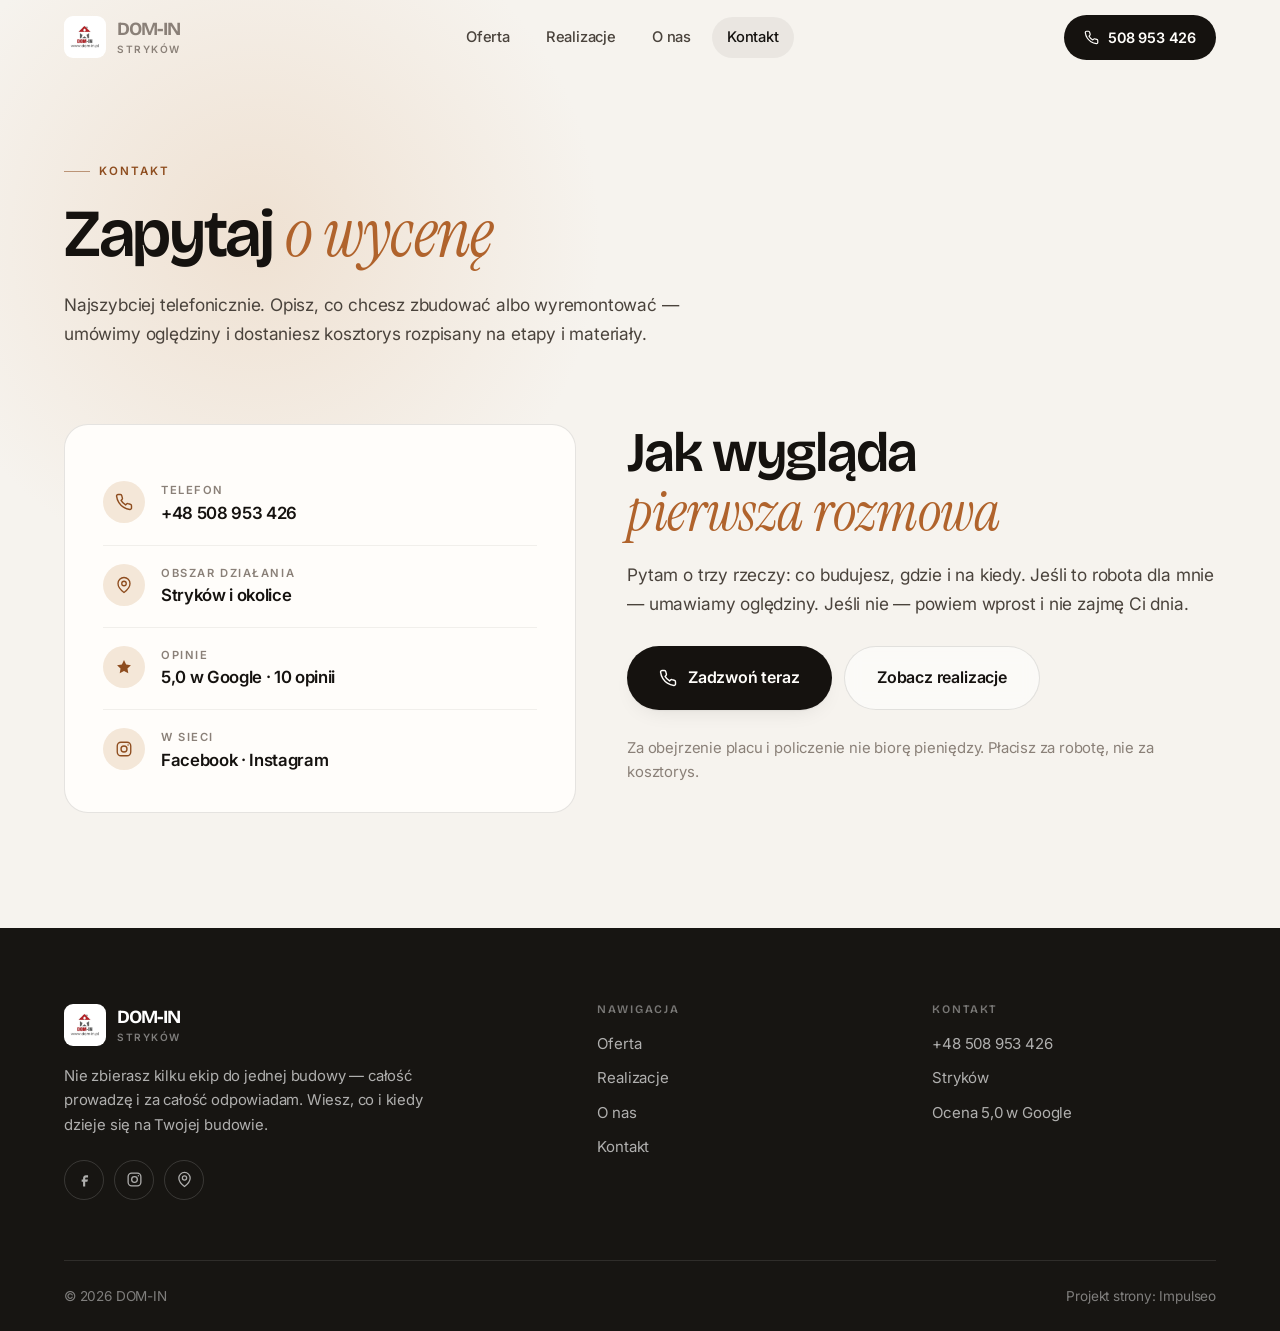
==== commit c7813a8b: "Nowa strona DOM-IN: przebudowa od zera - pozycjonowanie: domy szkieletowe zamiast ogolnych "uslug bu" ====
--- a/kontakt.html
+++ b/kontakt.html
@@ -1,112 +1,167 @@
 <!DOCTYPE html>
 <html lang="pl">
 <head>
-<meta charset="UTF-8">
-<meta name="viewport" content="width=device-width, initial-scale=1.0">
-<title>Kontakt - DOM-IN</title>
-<meta name="description" content="Kontakt DOM-IN - Stryków">
-<link rel="canonical" href="https://impulseo-pl.github.io/dom-in-budowa-domow-energooszednych-szkieletowych-drewnianych/kontakt.html">
-<meta name="robots" content="noindex, nofollow">
+<meta charset="utf-8">
+<meta name="viewport" content="width=device-width,initial-scale=1">
+<title>Kontakt — bezpłatna wycena budowy | DOM-IN Stryków</title>
+<meta name="description" content="Zadzwoń: +48 508 953 426. DOM-IN, Stryków i okolice. Bezpłatna wycena i dojazd na oględziny. Kosztorys rozpisany na etapy i materiały.">
+<meta name="theme-color" content="#F6F3EE">
+<link rel="icon" href="img/logo.jpg">
 <meta property="og:type" content="website">
+<meta property="og:title" content="Kontakt — bezpłatna wycena budowy | DOM-IN Stryków">
+<meta property="og:description" content="Zadzwoń: +48 508 953 426. DOM-IN, Stryków i okolice. Bezpłatna wycena i dojazd na oględziny. Kosztorys rozpisany na etapy i materiały.">
+<meta property="og:image" content="img/og.jpg">
 <meta property="og:locale" content="pl_PL">
-<meta property="og:site_name" content="DOM-IN">
-<meta property="og:title" content="Kontakt - DOM-IN">
-<meta property="og:description" content="Kontakt DOM-IN - Stryków">
-<meta property="og:url" content="https://impulseo-pl.github.io/dom-in-budowa-domow-energooszednych-szkieletowych-drewnianych/kontakt.html">
-<meta property="og:image" content="https://impulseo-pl.github.io/dom-in-budowa-domow-energooszednych-szkieletowych-drewnianych/img/og.jpg">
-<meta property="og:image:width" content="1200">
-<meta property="og:image:height" content="630">
-<meta name="twitter:card" content="summary_large_image">
 <link rel="preconnect" href="https://fonts.googleapis.com">
 <link rel="preconnect" href="https://fonts.gstatic.com" crossorigin>
-<link href="https://fonts.googleapis.com/css2?family=Space+Grotesk:wght@500;600;700&family=DM+Sans:opsz,wght@9..40,400;9..40,500;9..40,600&display=swap" rel="stylesheet">
-<link rel="stylesheet" href="assets/styles.css?v=45f6422d">
+<link href="https://fonts.googleapis.com/css2?family=Bricolage+Grotesque:opsz,wght@12..96,400..800&family=Inter:wght@400;500;600;700&family=Instrument+Serif:ital@0;1&display=swap" rel="stylesheet">
+<link rel="stylesheet" href="assets/app.css">
 </head>
 <body>
 
+<!-- ============ NAV ============ -->
 <header class="nav">
-  <div class="wrap nav-inner">
-    <a class="brand brand-has-logo" href="index.html"><img class="brand-logo" src="img/logo.jpg" alt="DOM-IN" width="464" height="464" decoding="async"></a>
-    <nav class="nav-links">
+  <div class="wrap nav-in">
+    <a class="brand" href="index.html" aria-label="DOM-IN — strona główna">
+      <img src="img/logo.jpg" alt="Logo DOM-IN">
+      <span><b>DOM-IN</b><span>Stryków</span></span>
+    </a>
+
+    <nav class="nav-links" aria-label="Menu główne">
       <a href="oferta.html">Oferta</a>
       <a href="realizacje.html">Realizacje</a>
-      <a href="o-nas.html">O nas</a>
-      <a href="kontakt.html" class="active" aria-current="page">Kontakt</a>
-      <a href="tel:+48508953426" class="btn btn-accent">Zadzwoń +48 508 953 426</a>
+      <a href="o-nas.html">O nas</a>
+      <a href="kontakt.html" aria-current="page">Kontakt</a>
     </nav>
-    <button class="nav-toggle" aria-label="Menu"><span></span><span></span><span></span></button>
+
+    <div class="nav-cta">
+      <a class="nav-tel" href="tel:+48508953426">
+        <svg width="15" height="15" viewBox="0 0 24 24" fill="none" stroke="currentColor" stroke-width="1.9" stroke-linecap="round" stroke-linejoin="round"><path d="M22 16.9v3a2 2 0 0 1-2.2 2 19.8 19.8 0 0 1-8.6-3.1 19.5 19.5 0 0 1-6-6A19.8 19.8 0 0 1 2.1 4.2 2 2 0 0 1 4.1 2h3a2 2 0 0 1 2 1.7c.1 1 .4 1.9.7 2.8a2 2 0 0 1-.5 2.1L8.1 9.9a16 16 0 0 0 6 6l1.3-1.3a2 2 0 0 1 2.1-.4c.9.3 1.8.6 2.8.7a2 2 0 0 1 1.7 2Z"/></svg>
+        508 953 426
+      </a>
+      <button class="burger" aria-label="Menu" aria-expanded="false"><i></i><i></i><i></i></button>
+    </div>
   </div>
 </header>
 
+<div class="drawer">
+  <a href="oferta.html">Oferta</a>
+  <a href="realizacje.html">Realizacje</a>
+  <a href="o-nas.html">O nas</a>
+  <a href="kontakt.html" aria-current="page">Kontakt</a>
+  <a class="btn btn-1 btn-lg" href="tel:+48508953426">Zadzwoń +48 508 953 426</a>
+</div>
+
 <main>
-<section class="pagehead">
-  <img src="img/g2.jpg" alt="DOM-IN - Zapytaj o wycenę" width="1600" height="1067" decoding="async">
+
+<section class="phead">
   <div class="wrap">
-    <span class="eyebrow">Kontakt</span>
-    <h1>Zapytaj o wycenę</h1>
-    <p>Odpowiemy na pytania i przygotujemy wycenę.</p>
+    <span class="eyebrow rv">Kontakt</span>
+    <h1 class="rv rv-d1">Zapytaj <em class="ser">o wycenę</em></h1>
+    <p class="lead rv rv-d2">Najszybciej telefonicznie. Opisz, co chcesz zbudować albo wyremontować — umówimy oględziny i dostaniesz kosztorys rozpisany na etapy i materiały.</p>
   </div>
 </section>
-<section>
-  <div class="wrap contact-grid">
-    <div class="reveal">
-      <span class="eyebrow">Dane kontaktowe</span>
-      <h2 style="margin:var(--space-4) 0 var(--space-6)">DOM-IN</h2>
-      <div class="info-list">
-        <div class="info-row"><div class="ic"><svg class="ico-tel" width="16" height="16" viewBox="0 0 24 24" fill="none" aria-hidden="true"><path d="M6.6 10.8a15.5 15.5 0 0 0 6.6 6.6l2.2-2.2a1 1 0 0 1 1-.24 11.4 11.4 0 0 0 3.6.58 1 1 0 0 1 1 1V20a1 1 0 0 1-1 1A17 17 0 0 1 3 4a1 1 0 0 1 1-1h3.5a1 1 0 0 1 1 1c0 1.25.2 2.46.58 3.6a1 1 0 0 1-.25 1l-2.23 2.2Z" fill="currentColor"/></svg></div><div><div class="lbl">Telefon</div><a class="val" href="tel:+48508953426">+48 508 953 426</a></div></div>
-        <div class="info-row"><div class="ic"><svg class="ico-pin" width="16" height="16" viewBox="0 0 24 24" fill="none" aria-hidden="true"><path d="M12 21s7-6.1 7-11.5A7 7 0 0 0 5 9.5C5 14.9 12 21 12 21Z" stroke="currentColor" stroke-width="1.6" fill="none"/><circle cx="12" cy="9.5" r="2.4" fill="currentColor"/></svg></div><div><div class="lbl">Adres</div><div class="val">Stryków</div></div></div>
+
+<section class="sec" style="padding-top:clamp(16px,2vw,32px)">
+  <div class="wrap ct-grid">
+    <div class="ct-card rv">
+      <div class="ct-row">
+        <span class="ct-ico"><svg width="18" height="18" viewBox="0 0 24 24" fill="none" stroke="currentColor" stroke-width="1.9" stroke-linecap="round" stroke-linejoin="round"><path d="M22 16.9v3a2 2 0 0 1-2.2 2 19.8 19.8 0 0 1-8.6-3.1 19.5 19.5 0 0 1-6-6A19.8 19.8 0 0 1 2.1 4.2 2 2 0 0 1 4.1 2h3a2 2 0 0 1 2 1.7c.1 1 .4 1.9.7 2.8a2 2 0 0 1-.5 2.1L8.1 9.9a16 16 0 0 0 6 6l1.3-1.3a2 2 0 0 1 2.1-.4c.9.3 1.8.6 2.8.7a2 2 0 0 1 1.7 2Z"/></svg></span>
+        <span><small>Telefon</small><b><a href="tel:+48508953426">+48 508 953 426</a></b></span>
+      </div>
+      <div class="ct-row">
+        <span class="ct-ico"><svg width="18" height="18" viewBox="0 0 24 24" fill="none" stroke="currentColor" stroke-width="1.8" stroke-linecap="round" stroke-linejoin="round"><path d="M20 10c0 6-8 12-8 12s-8-6-8-12a8 8 0 0 1 16 0Z"/><circle cx="12" cy="10" r="3"/></svg></span>
+        <span><small>Obszar działania</small><span>Stryków i okolice</span></span>
+      </div>
+      <div class="ct-row">
+        <span class="ct-ico"><svg width="18" height="18" viewBox="0 0 24 24" fill="currentColor"><path d="M12 2.8l2.85 5.8 6.4.93-4.63 4.5 1.1 6.37L12 17.4l-5.72 3 1.1-6.37-4.63-4.5 6.4-.93L12 2.8Z"/></svg></span>
+        <span><small>Opinie</small><span>5,0 w Google · 10 opinii</span></span>
+      </div>
+      <div class="ct-row">
+        <span class="ct-ico"><svg width="18" height="18" viewBox="0 0 24 24" fill="none" stroke="currentColor" stroke-width="1.8" stroke-linecap="round" stroke-linejoin="round"><rect x="3" y="3" width="18" height="18" rx="5"/><circle cx="12" cy="12" r="4"/><circle cx="17.4" cy="6.6" r="1" fill="currentColor" stroke="none"/></svg></span>
+        <span><small>W sieci</small><span><a href="https://www.facebook.com/p/Dom-in-Dla-Twojego-domu-100057239088914/" target="_blank" rel="noopener">Facebook</a> · <a href="https://www.instagram.com/dom_in_wood" target="_blank" rel="noopener">Instagram</a></span></span>
       </div>
     </div>
-    <div class="reveal">
-      <div class="form">
-        <h3 style="margin-bottom:var(--space-4)">Najszybciej telefonicznie</h3>
-        <p class="muted" style="margin-bottom:var(--space-5)">Zadzwoń, opisz pomysł, a my powiemy, co i jak. Bez zobowiązań.</p>
-        <a href="tel:+48508953426" class="btn btn-accent" style="justify-content:center">Zadzwoń: +48 508 953 426 <span class="arr">→</span></a>
+
+    <div class="rv rv-d1">
+      <h2 style="margin-bottom:18px">Jak wygląda<br><em class="ser">pierwsza rozmowa</em></h2>
+      <p class="lead">Pytam o trzy rzeczy: co budujesz, gdzie i na kiedy. Jeśli to robota dla mnie — umawiamy oględziny. Jeśli nie — powiem wprost i nie zajmę Ci dnia.</p>
+      <div style="margin-top:28px;display:flex;flex-wrap:wrap;gap:12px">
+        <a class="btn btn-1 btn-lg" href="tel:+48508953426"><svg width="18" height="18" viewBox="0 0 24 24" fill="none" stroke="currentColor" stroke-width="1.9" stroke-linecap="round" stroke-linejoin="round"><path d="M22 16.9v3a2 2 0 0 1-2.2 2 19.8 19.8 0 0 1-8.6-3.1 19.5 19.5 0 0 1-6-6A19.8 19.8 0 0 1 2.1 4.2 2 2 0 0 1 4.1 2h3a2 2 0 0 1 2 1.7c.1 1 .4 1.9.7 2.8a2 2 0 0 1-.5 2.1L8.1 9.9a16 16 0 0 0 6 6l1.3-1.3a2 2 0 0 1 2.1-.4c.9.3 1.8.6 2.8.7a2 2 0 0 1 1.7 2Z"/></svg> Zadzwoń teraz</a>
+        <a class="btn btn-2 btn-lg" href="realizacje.html">Zobacz realizacje</a>
       </div>
+      <p style="margin-top:26px;font-size:.93rem;color:var(--ink-3)">Za obejrzenie placu i policzenie nie biorę pieniędzy. Płacisz za robotę, nie za kosztorys.</p>
     </div>
   </div>
 </section>
-<section style="padding-top:0">
-  <div class="wrap reveal">
-    <iframe class="map" title="DOM-IN - Stryków" src="https://maps.google.com/maps?q=DOM-IN%20Stryk%C3%B3w&z=15&output=embed" loading="lazy" referrerpolicy="no-referrer-when-downgrade"></iframe>
-  </div>
-</section>
+
 </main>
 
-<footer>
+<!-- ============ STOPKA ============ -->
+<footer class="foot">
   <div class="wrap">
     <div class="foot-grid">
-      <div class="foot-brand">
-        <div class="name">DOM-IN</div>
-        <p>Nie zbierasz kilku ekip do jednej budowy - całość prowadzę i za całość odpowiadam. Wiesz, co i kiedy dzieje się na Twojej budowie.</p>
+      <div>
+        <a class="brand" href="index.html">
+          <img src="img/logo.jpg" alt="Logo DOM-IN">
+          <span><b>DOM-IN</b><span>Stryków</span></span>
+        </a>
+        <p>Nie zbierasz kilku ekip do jednej budowy — całość prowadzę i za całość odpowiadam. Wiesz, co i kiedy dzieje się na Twojej budowie.</p>
+        <div class="foot-soc">
+          <a href="https://www.facebook.com/p/Dom-in-Dla-Twojego-domu-100057239088914/" target="_blank" rel="noopener" aria-label="Facebook">
+            <svg width="17" height="17" viewBox="0 0 24 24" fill="currentColor"><path d="M14 9h3V6h-3c-2.2 0-4 1.8-4 4v2H8v3h2v7h3v-7h3l1-3h-4v-2c0-.6.4-1 1-1Z"/></svg>
+          </a>
+          <a href="https://www.instagram.com/dom_in_wood" target="_blank" rel="noopener" aria-label="Instagram">
+            <svg width="17" height="17" viewBox="0 0 24 24" fill="none" stroke="currentColor" stroke-width="1.8"><rect x="3" y="3" width="18" height="18" rx="5"/><circle cx="12" cy="12" r="4"/><circle cx="17.4" cy="6.6" r="1" fill="currentColor" stroke="none"/></svg>
+          </a>
+          <a href="https://www.google.com/maps?cid=10128578905079462561" target="_blank" rel="noopener" aria-label="Wizytówka Google">
+            <svg width="17" height="17" viewBox="0 0 24 24" fill="none" stroke="currentColor" stroke-width="1.8" stroke-linecap="round" stroke-linejoin="round"><path d="M20 10c0 6-8 12-8 12s-8-6-8-12a8 8 0 0 1 16 0Z"/><circle cx="12" cy="10" r="3"/></svg>
+          </a>
+        </div>
       </div>
-      <div class="foot-col">
+
+      <div>
         <h4>Nawigacja</h4>
-        <a href="oferta.html">Oferta</a>
-        <a href="realizacje.html">Realizacje</a>
-        <a href="o-nas.html">O nas</a>
-        <a href="kontakt.html">Kontakt</a>
+        <ul>
+          <li><a href="oferta.html">Oferta</a></li>
+          <li><a href="realizacje.html">Realizacje</a></li>
+          <li><a href="o-nas.html">O nas</a></li>
+          <li><a href="kontakt.html">Kontakt</a></li>
+        </ul>
       </div>
-      <div class="foot-col">
+
+      <div>
         <h4>Kontakt</h4>
-        <a href="tel:+48508953426">+48 508 953 426</a>
-        <p>Stryków</p>
-      <div class="foot-soc">
-        <a class="soc" href="https://www.facebook.com/p/Dom-in-Dla-Twojego-domu-100057239088914/" target="_blank" rel="noopener" aria-label="Facebook - DOM-IN"><svg viewBox="0 0 24 24" aria-hidden="true" focusable="false"><path d="M9.101 23.691v-7.98H6.627v-3.667h2.474v-1.58c0-4.085 1.848-5.978 5.858-5.978.401 0 .955.042 1.468.103a8.68 8.68 0 0 1 1.141.195v3.325a8.623 8.623 0 0 0-.653-.036 26.805 26.805 0 0 0-.733-.009c-.707 0-1.259.096-1.675.309a1.686 1.686 0 0 0-.679.622c-.258.42-.374.995-.374 1.752v1.297h3.919l-.386 2.103-.287 1.564h-3.246v8.245C19.396 23.238 24 18.179 24 12.044c0-6.627-5.373-12-12-12s-12 5.373-12 12c0 5.628 3.874 10.35 9.101 11.647Z" fill="currentColor"/></svg></a>
-        <a class="soc" href="https://www.instagram.com/dom_in_wood" target="_blank" rel="noopener" aria-label="Instagram - DOM-IN"><svg viewBox="0 0 24 24" aria-hidden="true" focusable="false"><path d="M7.0301.084c-1.2768.0602-2.1487.264-2.911.5634-.7888.3075-1.4575.72-2.1228 1.3877-.6652.6677-1.075 1.3368-1.3802 2.127-.2954.7638-.4956 1.6365-.552 2.914-.0564 1.2775-.0689 1.6882-.0626 4.947.0062 3.2586.0206 3.6671.0825 4.9473.061 1.2765.264 2.1482.5635 2.9107.308.7889.72 1.4573 1.388 2.1228.6679.6655 1.3365 1.0743 2.1285 1.38.7632.295 1.6361.4961 2.9134.552 1.2773.056 1.6884.069 4.9462.0627 3.2578-.0062 3.668-.0207 4.9478-.0814 1.28-.0607 2.147-.2652 2.9098-.5633.7889-.3086 1.4578-.72 2.1228-1.3881.665-.6682 1.0745-1.3378 1.3795-2.1284.2957-.7632.4966-1.636.552-2.9124.056-1.2809.0692-1.6898.063-4.948-.0063-3.2583-.021-3.6668-.0817-4.9465-.0607-1.2797-.264-2.1487-.5633-2.9117-.3084-.7889-.72-1.4568-1.3876-2.1228C21.2982 1.33 20.628.9208 19.8378.6165 19.074.321 18.2017.1197 16.9244.0645 15.6471.0093 15.236-.005 11.977.0014 8.718.0076 8.31.0215 7.0301.0839m.1402 21.6932c-1.17-.0509-1.8053-.2453-2.2287-.408-.5606-.216-.96-.4771-1.3819-.895-.422-.4178-.6811-.8186-.9-1.378-.1644-.4234-.3624-1.058-.4171-2.228-.0595-1.2645-.072-1.6442-.079-4.848-.007-3.2037.0053-3.583.0607-4.848.05-1.169.2456-1.805.408-2.2282.216-.5613.4762-.96.895-1.3816.4188-.4217.8184-.6814 1.3783-.9003.423-.1651 1.0575-.3614 2.227-.4171 1.2655-.06 1.6447-.072 4.848-.079 3.2033-.007 3.5835.005 4.8495.0608 1.169.0508 1.8053.2445 2.228.408.5608.216.96.4754 1.3816.895.4217.4194.6816.8176.9005 1.3787.1653.4217.3617 1.056.4169 2.2263.0602 1.2655.0739 1.645.0796 4.848.0058 3.203-.0055 3.5834-.061 4.848-.051 1.17-.245 1.8055-.408 2.2294-.216.5604-.4763.96-.8954 1.3814-.419.4215-.8181.6811-1.3783.9-.4224.1649-1.0577.3617-2.2262.4174-1.2656.0595-1.6448.072-4.8493.079-3.2045.007-3.5825-.006-4.848-.0608M16.953 5.5864A1.44 1.44 0 1 0 18.39 4.144a1.44 1.44 0 0 0-1.437 1.4424M5.8385 12.012c.0067 3.4032 2.7706 6.1557 6.173 6.1493 3.4026-.0065 6.157-2.7701 6.1506-6.1733-.0065-3.4032-2.771-6.1565-6.174-6.1498-3.403.0067-6.156 2.771-6.1496 6.1738M8 12.0077a4 4 0 1 1 4.008 3.9921A3.9996 3.9996 0 0 1 8 12.0077" fill="currentColor"/></svg></a>
-        <a class="soc" href="https://www.google.com/maps?cid=10128578905079462561" target="_blank" rel="noopener" aria-label="Google - DOM-IN"><svg viewBox="0 0 24 24" aria-hidden="true" focusable="false"><path d="M12.48 10.92v3.28h7.84c-.24 1.84-.853 3.187-1.787 4.133-1.147 1.147-2.933 2.4-6.053 2.4-4.827 0-8.6-3.893-8.6-8.72s3.773-8.72 8.6-8.72c2.6 0 4.507 1.027 5.907 2.347l2.307-2.307C18.747 1.44 16.133 0 12.48 0 5.867 0 .307 5.387.307 12s5.56 12 12.173 12c3.573 0 6.267-1.173 8.373-3.36 2.16-2.16 2.84-5.213 2.84-7.667 0-.76-.053-1.467-.173-2.053H12.48z" fill="currentColor"/></svg></a>
-      </div>
+        <ul>
+          <li><a href="tel:+48508953426">+48 508 953 426</a></li>
+          <li>Stryków</li>
+          <li>Ocena 5,0 w Google</li>
+        </ul>
       </div>
     </div>
+
     <div class="foot-bot">
       <span>© 2026 DOM-IN</span>
-      <span>Projekt strony: <a class="foot-credit" href="https://impulseo.pl" target="_blank" rel="noopener">Impulseo</a></span>
+      <span>Projekt strony: <a href="#">Impulseo</a></span>
     </div>
   </div>
 </footer>
-<div class="sticky-call"><a class="sc-call" href="tel:+48508953426"><svg class="ico-tel" width="16" height="16" viewBox="0 0 24 24" fill="none" aria-hidden="true"><path d="M6.6 10.8a15.5 15.5 0 0 0 6.6 6.6l2.2-2.2a1 1 0 0 1 1-.24 11.4 11.4 0 0 0 3.6.58 1 1 0 0 1 1 1V20a1 1 0 0 1-1 1A17 17 0 0 1 3 4a1 1 0 0 1 1-1h3.5a1 1 0 0 1 1 1c0 1.25.2 2.46.58 3.6a1 1 0 0 1-.25 1l-2.23 2.2Z" fill="currentColor"/></svg> Zadzwoń</a><a class="sc-quote" href="kontakt.html">Bezpłatna wycena</a></div>
-<div class="demo-wazne" data-do="2026-08-25" data-cykl="3" hidden><svg class="dw-ico" width="13" height="13" viewBox="0 0 24 24" fill="none" aria-hidden="true"><circle cx="12" cy="12" r="8.6" stroke="currentColor" stroke-width="1.8"/><path d="M12 7.2V12l3.3 2" stroke="currentColor" stroke-width="1.8" stroke-linecap="round"/></svg><span class="dw-txt"></span></div>
 
-<script src="assets/main.js"></script>
+<!-- ============ MOBILE BAR ============ -->
+<div class="mbar">
+  <a class="btn btn-2" href="kontakt.html">Wycena</a>
+  <a class="btn btn-1" href="tel:+48508953426">
+    <svg width="15" height="15" viewBox="0 0 24 24" fill="none" stroke="currentColor" stroke-width="1.9" stroke-linecap="round" stroke-linejoin="round"><path d="M22 16.9v3a2 2 0 0 1-2.2 2 19.8 19.8 0 0 1-8.6-3.1 19.5 19.5 0 0 1-6-6A19.8 19.8 0 0 1 2.1 4.2 2 2 0 0 1 4.1 2h3a2 2 0 0 1 2 1.7c.1 1 .4 1.9.7 2.8a2 2 0 0 1-.5 2.1L8.1 9.9a16 16 0 0 0 6 6l1.3-1.3a2 2 0 0 1 2.1-.4c.9.3 1.8.6 2.8.7a2 2 0 0 1 1.7 2Z"/></svg>
+    Zadzwoń
+  </a>
+</div>
+
+
+<div class="mbar">
+  <a class="btn btn-2" href="kontakt.html">Wycena</a>
+  <a class="btn btn-1" href="tel:+48508953426"><svg width="15" height="15" viewBox="0 0 24 24" fill="none" stroke="currentColor" stroke-width="1.9" stroke-linecap="round" stroke-linejoin="round"><path d="M22 16.9v3a2 2 0 0 1-2.2 2 19.8 19.8 0 0 1-8.6-3.1 19.5 19.5 0 0 1-6-6A19.8 19.8 0 0 1 2.1 4.2 2 2 0 0 1 4.1 2h3a2 2 0 0 1 2 1.7c.1 1 .4 1.9.7 2.8a2 2 0 0 1-.5 2.1L8.1 9.9a16 16 0 0 0 6 6l1.3-1.3a2 2 0 0 1 2.1-.4c.9.3 1.8.6 2.8.7a2 2 0 0 1 1.7 2Z"/></svg> Zadzwoń</a>
+</div>
+
+<script src="assets/app.js" defer></script>
 </body>
 </html>
--- a/assets/app.css
+++ b/assets/app.css
@@ -0,0 +1,518 @@
+/* ==========================================================================
+   DOM-IN — Impulseo 2026
+   ========================================================================== */
+
+/* ---------- Reset ---------- */
+*,*::before,*::after{box-sizing:border-box}
+*{margin:0;padding:0}
+html{-webkit-text-size-adjust:100%;scroll-behavior:smooth}
+img,svg,video{display:block;max-width:100%}
+button,input,textarea,select{font:inherit;color:inherit}
+button{background:none;border:0;cursor:pointer}
+a{color:inherit;text-decoration:none}
+ul,ol{list-style:none}
+
+/* ---------- Tokens ---------- */
+:root{
+  --paper:#F6F3EE;
+  --paper-2:#FFFDFA;
+  --ink:#15120F;
+  --ink-2:#4A433C;
+  --ink-3:#8A8078;
+  --line:rgba(21,18,15,.11);
+  --line-2:rgba(21,18,15,.06);
+
+  --wood:#B0632C;
+  --wood-d:#8E4D1F;
+  --wood-l:#E8CFB6;
+  --wood-tint:#F4E7D8;
+
+  --dark:#171512;
+  --dark-2:#211E1A;
+
+  --r-s:10px;
+  --r-m:16px;
+  --r-l:24px;
+  --r-xl:34px;
+
+  --shadow-1:0 1px 2px rgba(21,18,15,.05), 0 8px 24px -12px rgba(21,18,15,.14);
+  --shadow-2:0 2px 6px rgba(21,18,15,.06), 0 26px 60px -24px rgba(21,18,15,.28);
+  --shadow-3:0 40px 90px -40px rgba(21,18,15,.45);
+
+  --ease:cubic-bezier(.22,.61,.36,1);
+  --ease-out:cubic-bezier(.16,1,.3,1);
+
+  --nav-h:76px;
+  --gut:clamp(20px,5vw,64px);
+  --maxw:1280px;
+
+  --sans:"Inter","Segoe UI",system-ui,-apple-system,sans-serif;
+  --display:"Bricolage Grotesque","Inter","Segoe UI",system-ui,sans-serif;
+  --serif:"Instrument Serif",Georgia,"Times New Roman",serif;
+}
+
+/* ---------- Base ---------- */
+body{
+  font-family:var(--sans);
+  background:var(--paper);
+  color:var(--ink);
+  font-size:17px;
+  line-height:1.62;
+  letter-spacing:-.011em;
+  -webkit-font-smoothing:antialiased;
+  overflow-x:hidden;
+}
+::selection{background:var(--wood);color:#fff}
+
+.wrap{width:100%;max-width:var(--maxw);margin-inline:auto;padding-inline:var(--gut)}
+.sr-only{position:absolute;width:1px;height:1px;overflow:hidden;clip:rect(0 0 0 0);white-space:nowrap}
+
+h1,h2,h3,h4{font-family:var(--display);font-weight:600;line-height:1.04;letter-spacing:-.035em}
+h1{font-size:clamp(2.35rem,4.5vw,4.05rem)}
+h2{font-size:clamp(2.1rem,4.4vw,3.5rem)}
+h3{font-size:clamp(1.15rem,1.7vw,1.4rem);letter-spacing:-.025em;line-height:1.2}
+em.ser{font-family:var(--serif);font-style:italic;font-weight:400;letter-spacing:-.01em;color:var(--wood)}
+
+.eyebrow{
+  display:inline-flex;align-items:center;gap:9px;
+  font-size:.72rem;font-weight:600;letter-spacing:.17em;text-transform:uppercase;
+  color:var(--wood-d);
+}
+.eyebrow::before{content:"";width:26px;height:1px;background:currentColor;opacity:.55}
+.lead{font-size:clamp(1.02rem,1.35vw,1.17rem);color:var(--ink-2);line-height:1.68;max-width:56ch}
+
+section{position:relative}
+.sec{padding-block:clamp(72px,9vw,132px)}
+.sec-head{max-width:62ch;margin-bottom:clamp(38px,5vw,64px)}
+.sec-head h2{margin:16px 0 18px}
+
+/* ---------- Buttons ---------- */
+.btn{
+  position:relative;display:inline-flex;align-items:center;gap:11px;
+  padding:15px 26px;border-radius:100px;
+  font-size:.95rem;font-weight:600;letter-spacing:-.012em;
+  transition:transform .35s var(--ease),box-shadow .35s var(--ease),background .25s,color .25s,border-color .25s;
+  will-change:transform;
+}
+.btn svg{transition:transform .4s var(--ease-out)}
+.btn:hover{transform:translateY(-2px)}
+.btn:hover svg{transform:translateX(4px)}
+.btn:active{transform:translateY(0)}
+
+.btn-1{background:var(--ink);color:var(--paper-2);box-shadow:var(--shadow-1)}
+.btn-1:hover{background:var(--wood-d);box-shadow:0 12px 28px -10px rgba(142,77,31,.6)}
+
+.btn-2{border:1px solid var(--line);background:rgba(255,255,255,.55);backdrop-filter:blur(8px)}
+.btn-2:hover{border-color:var(--ink);background:#fff}
+
+.btn-w{background:var(--wood);color:#fff;box-shadow:0 10px 26px -12px rgba(176,99,44,.7)}
+.btn-w:hover{background:var(--wood-d)}
+
+.btn-ghost-d{border:1px solid rgba(255,255,255,.22);color:#fff}
+.btn-ghost-d:hover{border-color:#fff;background:rgba(255,255,255,.07)}
+
+.btn-lg{padding:18px 32px;font-size:1rem}
+
+/* ---------- Nav ---------- */
+.nav{
+  position:fixed;inset:0 0 auto 0;z-index:90;height:var(--nav-h);
+  display:flex;align-items:center;
+  transition:background .4s var(--ease),box-shadow .4s var(--ease),height .4s var(--ease),border-color .4s;
+  border-bottom:1px solid transparent;
+}
+.nav-in{display:flex;align-items:center;justify-content:space-between;gap:24px;width:100%}
+.nav.on{
+  background:rgba(246,243,238,.94);backdrop-filter:blur(18px) saturate(1.4);
+  border-bottom-color:var(--line-2);height:64px;
+}
+.brand{display:flex;align-items:center;gap:11px;flex-shrink:0}
+.brand img{width:42px;height:42px;object-fit:contain;border-radius:9px;background:#fff;padding:3px}
+.brand b{font-family:var(--display);font-size:1.16rem;font-weight:700;letter-spacing:-.045em}
+.brand span{display:block;font-size:.63rem;font-weight:600;letter-spacing:.15em;text-transform:uppercase;color:var(--ink-3);margin-top:-3px}
+
+.nav-links{display:flex;gap:6px}
+.nav-links a{
+  position:relative;padding:9px 15px;border-radius:100px;
+  font-size:.92rem;font-weight:500;color:var(--ink-2);
+  transition:color .25s,background .25s;
+}
+.nav-links a:hover,.nav-links a[aria-current="page"]{color:var(--ink);background:rgba(21,18,15,.05)}
+
+.nav-cta{display:flex;align-items:center;gap:12px;flex-shrink:0}
+.nav-tel{
+  display:inline-flex;align-items:center;gap:9px;padding:11px 20px;border-radius:100px;
+  background:var(--ink);color:var(--paper-2);font-size:.9rem;font-weight:600;
+  transition:background .3s,transform .3s var(--ease);
+}
+.nav-tel:hover{background:var(--wood-d);transform:translateY(-1px)}
+
+.burger{display:none;width:44px;height:44px;border-radius:12px;border:1px solid var(--line);align-items:center;justify-content:center;flex-direction:column;gap:5px}
+.burger i{display:block;width:18px;height:1.5px;background:var(--ink);border-radius:2px;transition:transform .35s var(--ease),opacity .2s}
+.burger.on i:nth-child(1){transform:translateY(6.5px) rotate(45deg)}
+.burger.on i:nth-child(2){opacity:0}
+.burger.on i:nth-child(3){transform:translateY(-6.5px) rotate(-45deg)}
+
+.drawer{
+  position:fixed;inset:0;z-index:89;background:var(--paper);
+  padding:calc(var(--nav-h) + 24px) var(--gut) 40px;
+  display:flex;flex-direction:column;gap:6px;
+  opacity:0;visibility:hidden;transform:translateY(-12px);
+  transition:opacity .3s var(--ease),transform .35s var(--ease),visibility .3s;
+}
+.drawer.on{opacity:1;visibility:visible;transform:none}
+.drawer a{font-family:var(--display);font-size:2rem;font-weight:600;letter-spacing:-.035em;padding:12px 0;border-bottom:1px solid var(--line-2)}
+.drawer .btn{margin-top:24px;justify-content:center}
+
+/* ---------- Hero ---------- */
+.hero{padding-top:calc(var(--nav-h) + clamp(28px,5vw,60px));padding-bottom:clamp(40px,6vw,80px);overflow:hidden}
+.hero::before{
+  content:"";position:absolute;top:-25%;right:-10%;width:70vw;height:70vw;max-width:900px;max-height:900px;
+  background:radial-gradient(circle,rgba(232,207,182,.55),rgba(246,243,238,0) 68%);
+  pointer-events:none;z-index:0;
+}
+.hero-grid{position:relative;z-index:1;display:grid;grid-template-columns:minmax(0,1fr) minmax(0,1.1fr);gap:clamp(32px,5vw,72px);align-items:center}
+
+.hero h1{margin:20px 0 22px}
+.hero-lead{max-width:46ch}
+
+.hero-cta{display:flex;flex-wrap:wrap;gap:12px;margin-top:32px}
+
+.hero-tel{display:flex;align-items:center;gap:14px;margin-top:34px;padding-top:26px;border-top:1px solid var(--line)}
+.hero-tel-ico{
+  width:46px;height:46px;border-radius:50%;flex-shrink:0;
+  display:grid;place-items:center;background:var(--wood-tint);color:var(--wood-d);
+}
+.hero-tel small{display:block;font-size:.68rem;font-weight:600;letter-spacing:.15em;text-transform:uppercase;color:var(--ink-3)}
+.hero-tel a{font-family:var(--display);font-size:clamp(1.35rem,2.4vw,1.75rem);font-weight:700;letter-spacing:-.035em;transition:color .25s}
+.hero-tel a:hover{color:var(--wood-d)}
+
+/* hero media */
+.hero-media{position:relative}
+.hero-shot{
+  position:relative;border-radius:var(--r-xl);overflow:hidden;
+  box-shadow:var(--shadow-2);aspect-ratio:5/4;
+}
+.hero-shot img{width:100%;height:100%;object-fit:cover;transform:scale(1.06);will-change:transform}
+.hero-shot::after{content:"";position:absolute;inset:0;background:linear-gradient(180deg,rgba(21,18,15,0) 55%,rgba(21,18,15,.35));pointer-events:none}
+
+.hero-badge{
+  position:absolute;left:-16px;bottom:26px;z-index:2;
+  display:flex;align-items:center;gap:14px;
+  padding:14px 22px 14px 18px;border-radius:100px;
+  background:rgba(23,21,18,.88);backdrop-filter:blur(14px);
+  box-shadow:var(--shadow-2);border:1px solid rgba(255,255,255,.12);
+}
+.hero-badge .stars{display:flex;gap:2px;color:var(--wood-l)}
+.hero-badge b{font-family:var(--display);font-size:1.22rem;font-weight:700;letter-spacing:-.04em;display:block;line-height:1;color:#fff}
+.hero-badge span{font-size:.78rem;color:rgba(255,255,255,.62);font-weight:500}
+
+/* ---------- Marquee ---------- */
+.marq{
+  border-block:1px solid var(--line);background:var(--paper-2);
+  padding-block:19px;overflow:hidden;white-space:nowrap;
+  -webkit-mask-image:linear-gradient(90deg,transparent,#000 8%,#000 92%,transparent);
+  mask-image:linear-gradient(90deg,transparent,#000 8%,#000 92%,transparent);
+}
+.marq-track{display:inline-flex;gap:0;animation:marq 42s linear infinite;will-change:transform}
+.marq:hover .marq-track{animation-play-state:paused}
+.marq span{
+  display:inline-flex;align-items:center;gap:34px;padding-inline:17px;
+  font-size:.82rem;font-weight:600;letter-spacing:.13em;text-transform:uppercase;color:var(--ink-2);
+}
+.marq span::after{content:"";width:5px;height:5px;border-radius:50%;background:var(--wood);flex-shrink:0}
+@keyframes marq{to{transform:translateX(-50%)}}
+
+/* ---------- Proces ---------- */
+.proces{background:var(--paper-2);border-block:1px solid var(--line)}
+.steps{display:grid;grid-template-columns:repeat(4,1fr);gap:clamp(20px,2.6vw,34px);position:relative}
+.step{position:relative;z-index:1}
+.step::after{content:"";position:absolute;top:26px;left:64px;right:calc(-1 * clamp(20px,2.6vw,34px) - 10px);height:1px;background:var(--line);z-index:-1}
+.step:last-child::after{display:none}
+.step-n{
+  width:54px;height:54px;border-radius:50%;display:grid;place-items:center;
+  background:var(--paper-2);border:1px solid var(--line);
+  font-family:var(--display);font-size:1rem;font-weight:700;letter-spacing:-.03em;color:var(--ink-3);
+  transition:background .4s var(--ease),color .4s,border-color .4s,transform .4s var(--ease);
+}
+.step:hover .step-n{background:var(--wood);color:#fff;border-color:var(--wood);transform:scale(1.07)}
+.step h3{margin:22px 0 10px}
+.step p{font-size:.94rem;color:var(--ink-2);line-height:1.6}
+
+/* ---------- Oferta bento ---------- */
+.bento{display:grid;grid-template-columns:repeat(3,1fr);gap:clamp(14px,1.6vw,20px)}
+.card{
+  position:relative;overflow:hidden;border-radius:var(--r-l);
+  border:1px solid var(--line);background:var(--paper-2);
+  padding:clamp(24px,2.6vw,34px);
+  display:flex;flex-direction:column;
+  transition:transform .5s var(--ease-out),box-shadow .5s var(--ease-out),border-color .4s;
+  will-change:transform;
+}
+.card:hover{transform:translateY(-5px);box-shadow:var(--shadow-2);border-color:transparent}
+.card-n{font-size:.7rem;font-weight:700;letter-spacing:.16em;color:var(--wood-d);text-transform:uppercase}
+.card h3{margin:14px 0 12px}
+.card p{font-size:.94rem;color:var(--ink-2);line-height:1.62;flex:1}
+.card-go{
+  display:inline-flex;align-items:center;gap:8px;margin-top:22px;
+  font-size:.87rem;font-weight:600;color:var(--ink);
+}
+.card-go svg{transition:transform .4s var(--ease-out)}
+.card:hover .card-go svg{transform:translateX(5px)}
+.card-go::before{
+  content:"";position:absolute;left:clamp(24px,2.6vw,34px);bottom:calc(clamp(24px,2.6vw,34px) - 6px);
+  width:0;height:1px;background:var(--wood);transition:width .45s var(--ease-out);
+}
+.card:hover .card-go::before{width:78px}
+
+/* big feature card */
+.card-hero{
+  grid-column:span 2;grid-row:span 2;padding:0;border:0;min-height:340px;
+  background:var(--dark);
+}
+.card-hero img{position:absolute;inset:0;width:100%;height:100%;object-fit:cover;transition:transform 1.1s var(--ease-out);}
+.card-hero:hover img{transform:scale(1.06)}
+.card-hero::after{content:"";position:absolute;inset:0;background:linear-gradient(158deg,rgba(21,18,15,.42) 0%,rgba(21,18,15,.2) 34%,rgba(21,18,15,.88) 86%)}
+.card-hero .card-in{position:relative;z-index:2;margin-top:auto;padding:clamp(28px,3vw,42px);color:#fff}
+.card-hero h3{font-size:clamp(1.5rem,2.6vw,2.15rem);color:#fff}
+.card-hero p{color:rgba(255,255,255,.78);max-width:44ch}
+.card-hero .card-n{color:var(--wood-l)}
+.card-hero .card-go{color:#fff}
+.card-hero .card-go::before{background:var(--wood-l);left:clamp(28px,3vw,42px);bottom:calc(clamp(28px,3vw,42px) - 6px)}
+
+/* ---------- Galeria (dark) ---------- */
+.dark{background:var(--dark);color:#fff}
+.dark .eyebrow{color:var(--wood-l)}
+.dark .lead,.dark p{color:rgba(255,255,255,.72)}
+.dark h2{color:#fff}
+
+.gal{
+  display:grid;grid-template-columns:repeat(3,1fr);
+  grid-auto-rows:clamp(150px,14vw,222px);
+  gap:clamp(12px,1.4vw,18px);
+}
+.gal figure{
+  border-radius:var(--r-m);overflow:hidden;position:relative;cursor:zoom-in;
+  background:var(--dark-2);
+}
+.gal figure:first-child{grid-column:span 2;grid-row:span 2}
+.gal img{width:100%;height:100%;object-fit:cover;transition:transform .9s var(--ease-out),filter .5s;filter:saturate(.94)}
+.gal figure:hover img{transform:scale(1.05);filter:saturate(1.05)}
+.gal figure::after{
+  content:"";position:absolute;inset:0;
+  background:linear-gradient(180deg,rgba(21,18,15,0) 55%,rgba(21,18,15,.6));
+  opacity:0;transition:opacity .45s;
+}
+.gal figure:hover::after{opacity:1}
+.gal figcaption{
+  position:absolute;left:16px;bottom:14px;z-index:2;
+  font-size:.82rem;font-weight:600;color:#fff;
+  opacity:0;transform:translateY(8px);transition:opacity .4s,transform .45s var(--ease-out);
+}
+.gal figure:hover figcaption{opacity:1;transform:none}
+
+/* Lightbox */
+.lb{
+  position:fixed;inset:0;z-index:120;display:grid;place-items:center;
+  background:rgba(12,10,9,.94);backdrop-filter:blur(6px);
+  opacity:0;visibility:hidden;transition:opacity .35s,visibility .35s;
+  padding:clamp(16px,4vw,56px);
+}
+.lb.on{opacity:1;visibility:visible}
+.lb img{max-width:100%;max-height:82vh;border-radius:var(--r-m);box-shadow:var(--shadow-3);transform:scale(.97);transition:transform .4s var(--ease-out)}
+.lb.on img{transform:none}
+.lb-x,.lb-p,.lb-n{
+  position:absolute;width:48px;height:48px;border-radius:50%;
+  display:grid;place-items:center;color:#fff;
+  background:rgba(255,255,255,.09);border:1px solid rgba(255,255,255,.16);
+  transition:background .25s,transform .25s;
+}
+.lb-x:hover,.lb-p:hover,.lb-n:hover{background:rgba(255,255,255,.2)}
+.lb-x{top:clamp(14px,3vw,28px);right:clamp(14px,3vw,28px)}
+.lb-p{left:clamp(10px,2.4vw,28px);top:50%;margin-top:-24px}
+.lb-n{right:clamp(10px,2.4vw,28px);top:50%;margin-top:-24px}
+.lb-i{position:absolute;bottom:clamp(14px,3vw,30px);left:50%;transform:translateX(-50%);color:rgba(255,255,255,.6);font-size:.85rem;font-weight:500}
+
+/* ---------- Cytat ---------- */
+.quote{background:var(--dark-2);color:#fff;overflow:hidden}
+.quote::before{
+  content:"";position:absolute;left:50%;top:-40%;width:120vw;height:120vw;transform:translateX(-50%);
+  background:radial-gradient(circle,rgba(176,99,44,.16),transparent 62%);pointer-events:none;
+}
+.quote-in{position:relative;text-align:center;max-width:min(880px,100%);margin-inline:auto}
+.quote-in p{
+  font-family:var(--display);font-size:clamp(1.9rem,4.6vw,3.4rem);font-weight:600;
+  letter-spacing:-.04em;line-height:1.12;color:#fff;
+}
+.quote-in p em{font-family:var(--serif);font-style:italic;font-weight:400;color:var(--wood-l)}
+.quote-sig{margin-top:30px;font-size:.82rem;letter-spacing:.14em;text-transform:uppercase;color:rgba(255,255,255,.5);font-weight:600}
+
+/* ---------- Obszar ---------- */
+.area-grid{display:grid;grid-template-columns:1fr 1fr;gap:clamp(30px,5vw,70px);align-items:center}
+.area-shot{
+  position:relative;border-radius:var(--r-l);overflow:hidden;
+  aspect-ratio:4/3.1;box-shadow:var(--shadow-2);
+}
+.area-shot img{width:100%;height:100%;object-fit:cover;transition:transform 1.1s var(--ease-out)}
+.area-shot:hover img{transform:scale(1.04)}
+
+/* ---------- FAQ ---------- */
+.faq{border-top:1px solid var(--line)}
+.faq-item{border-bottom:1px solid var(--line)}
+.faq-q{
+  width:100%;display:flex;align-items:center;justify-content:space-between;gap:24px;
+  padding:26px 0;text-align:left;
+  font-family:var(--display);font-size:clamp(1.05rem,1.6vw,1.28rem);font-weight:600;letter-spacing:-.028em;
+  transition:color .3s;
+}
+.faq-q:hover{color:var(--wood-d)}
+.faq-ico{
+  width:36px;height:36px;border-radius:50%;border:1px solid var(--line);flex-shrink:0;
+  display:grid;place-items:center;transition:transform .45s var(--ease),background .3s,border-color .3s,color .3s;
+}
+.faq-item.on .faq-ico{transform:rotate(45deg);background:var(--wood);border-color:var(--wood);color:#fff}
+.faq-a{overflow:hidden;height:0;transition:height .45s var(--ease)}
+.faq-a p{padding-bottom:28px;max-width:70ch;color:var(--ink-2);font-size:.97rem}
+
+/* ---------- CTA ---------- */
+.cta{padding-block:clamp(20px,3vw,44px) clamp(64px,8vw,110px)}
+.cta-box{
+  position:relative;overflow:hidden;border-radius:var(--r-xl);
+  background:var(--dark);color:#fff;
+  padding:clamp(40px,6vw,84px);
+  display:grid;grid-template-columns:1.25fr 1fr;gap:clamp(28px,4vw,60px);align-items:center;
+}
+.cta-box::before{
+  content:"";position:absolute;right:-15%;top:-60%;width:70%;aspect-ratio:1;
+  background:radial-gradient(circle,rgba(176,99,44,.34),transparent 66%);
+}
+.cta-box>*{position:relative;z-index:1}
+.cta-box h2{color:#fff;margin:16px 0 16px}
+.cta-box .eyebrow{color:var(--wood-l)}
+.cta-box p{color:rgba(255,255,255,.75);max-width:48ch}
+.cta-act{display:flex;flex-direction:column;gap:14px}
+.cta-tel{
+  display:flex;align-items:center;gap:15px;padding:20px 24px;border-radius:var(--r-m);
+  background:rgba(255,255,255,.06);border:1px solid rgba(255,255,255,.13);
+  transition:background .3s,border-color .3s,transform .35s var(--ease);
+}
+.cta-tel:hover{background:rgba(255,255,255,.11);border-color:rgba(255,255,255,.28);transform:translateY(-2px)}
+.cta-tel small{display:block;font-size:.68rem;letter-spacing:.15em;text-transform:uppercase;color:rgba(255,255,255,.5);font-weight:600}
+.cta-tel b{font-family:var(--display);font-size:1.32rem;font-weight:700;letter-spacing:-.04em}
+.cta-act .btn{justify-content:center}
+
+/* ---------- Stopka ---------- */
+.foot{background:var(--dark);color:rgba(255,255,255,.66);padding-block:clamp(48px,6vw,76px) 0}
+.foot-grid{display:grid;grid-template-columns:1.7fr 1fr 1fr;gap:clamp(28px,4vw,60px)}
+.foot .brand b{color:#fff}
+.foot .brand span{color:rgba(255,255,255,.45)}
+.foot p{font-size:.93rem;line-height:1.65;max-width:42ch;margin-top:18px}
+.foot h4{font-size:.72rem;letter-spacing:.16em;text-transform:uppercase;color:rgba(255,255,255,.42);font-weight:600;margin-bottom:16px}
+.foot li{margin-bottom:10px}
+.foot li a,.foot li{font-size:.94rem}
+.foot li a{transition:color .25s}
+.foot li a:hover{color:#fff}
+.foot-soc{display:flex;gap:10px;margin-top:22px}
+.foot-soc a{width:40px;height:40px;border-radius:50%;display:grid;place-items:center;border:1px solid rgba(255,255,255,.15);transition:background .25s,border-color .25s,transform .3s}
+.foot-soc a:hover{background:rgba(255,255,255,.1);border-color:rgba(255,255,255,.3);transform:translateY(-2px)}
+.foot-bot{
+  margin-top:clamp(38px,5vw,60px);padding-block:24px;border-top:1px solid rgba(255,255,255,.1);
+  display:flex;flex-wrap:wrap;gap:12px;justify-content:space-between;font-size:.85rem;color:rgba(255,255,255,.45);
+}
+.foot-bot a{transition:color .25s}
+.foot-bot a:hover{color:#fff}
+
+/* ---------- Mobile bar ---------- */
+.mbar{
+  position:fixed;left:0;right:0;bottom:0;z-index:88;display:none;gap:10px;
+  padding:11px 14px calc(11px + env(safe-area-inset-bottom));
+  background:rgba(246,243,238,.93);backdrop-filter:blur(14px);border-top:1px solid var(--line);
+}
+.mbar .btn{flex:1;justify-content:center;padding:14px 16px}
+
+/* ---------- Podstrony ---------- */
+.phead{padding-top:calc(var(--nav-h) + clamp(44px,6vw,86px));padding-bottom:clamp(32px,4vw,54px)}
+.phead h1{font-size:clamp(2.4rem,5.4vw,4.2rem);margin:18px 0 20px}
+.phead::before{
+  content:"";position:absolute;top:-30%;left:-8%;width:56vw;height:56vw;max-width:760px;max-height:760px;
+  background:radial-gradient(circle,rgba(232,207,182,.5),transparent 68%);pointer-events:none;
+}
+.phead .wrap{position:relative;z-index:1}
+
+.srv{display:grid;grid-template-columns:repeat(2,1fr);gap:clamp(16px,2vw,24px)}
+.srv-item{
+  border:1px solid var(--line);border-radius:var(--r-l);background:var(--paper-2);
+  padding:clamp(26px,3vw,40px);
+  transition:transform .5s var(--ease-out),box-shadow .5s var(--ease-out);
+}
+.srv-item:hover{transform:translateY(-4px);box-shadow:var(--shadow-2)}
+.srv-item h3{margin:14px 0 14px;font-size:clamp(1.3rem,2vw,1.65rem)}
+.srv-item p{color:var(--ink-2);font-size:.97rem}
+
+.about-grid{display:grid;grid-template-columns:1fr 1.1fr;gap:clamp(30px,5vw,70px);align-items:center}
+.about-shot{border-radius:var(--r-xl);overflow:hidden;box-shadow:var(--shadow-2);aspect-ratio:4/4.6}
+.about-shot img{width:100%;height:100%;object-fit:cover}
+.about-list{margin-top:30px;display:grid;gap:18px}
+.about-list li{display:flex;gap:14px;align-items:flex-start;font-size:.98rem;color:var(--ink-2)}
+.about-list .tick{width:26px;height:26px;border-radius:50%;flex-shrink:0;display:grid;place-items:center;background:var(--wood-tint);color:var(--wood-d);margin-top:2px}
+
+.ct-grid{display:grid;grid-template-columns:1fr 1.15fr;gap:clamp(28px,4vw,56px);align-items:start}
+.ct-card{border:1px solid var(--line);border-radius:var(--r-l);background:var(--paper-2);padding:clamp(26px,3vw,38px)}
+.ct-row{display:flex;gap:16px;align-items:flex-start;padding-block:18px;border-bottom:1px solid var(--line-2)}
+.ct-row:last-child{border-bottom:0;padding-bottom:0}
+.ct-ico{width:42px;height:42px;border-radius:50%;flex-shrink:0;display:grid;place-items:center;background:var(--wood-tint);color:var(--wood-d)}
+.ct-row small{display:block;font-size:.7rem;letter-spacing:.14em;text-transform:uppercase;color:var(--ink-3);font-weight:600}
+.ct-row b,.ct-row span{font-size:1.05rem;font-weight:600;letter-spacing:-.02em}
+.ct-row a{transition:color .25s}
+.ct-row a:hover{color:var(--wood-d)}
+
+/* ---------- Reveal ---------- */
+.rv{opacity:0;transform:translateY(26px);transition:opacity .8s var(--ease-out),transform .9s var(--ease-out)}
+.rv.in{opacity:1;transform:none}
+.rv-d1{transition-delay:.08s}.rv-d2{transition-delay:.16s}.rv-d3{transition-delay:.24s}.rv-d4{transition-delay:.32s}
+
+/* ---------- Responsive ---------- */
+@media (max-width:1080px){
+  .hero-grid{grid-template-columns:1fr;gap:44px}
+  .hero-shot{aspect-ratio:16/11}
+  .hero-media{order:-1}
+  .hero-badge{left:14px;bottom:18px}
+  .bento{grid-template-columns:repeat(2,1fr)}
+  .card-hero{grid-column:span 2;grid-row:auto;min-height:300px}
+  .steps{grid-template-columns:repeat(2,1fr);gap:34px}
+  .gal{grid-template-columns:repeat(2,1fr)}
+  .gal figure:first-child{grid-column:span 1;grid-row:span 1}
+  .cta-box{grid-template-columns:1fr}
+  .area-grid,.about-grid,.ct-grid{grid-template-columns:1fr}
+  .about-shot{aspect-ratio:16/11;max-height:420px}
+  .foot-grid{grid-template-columns:1fr 1fr}
+  .foot-grid>div:first-child{grid-column:span 2}
+}
+@media (max-width:760px){
+  body{font-size:16px}
+  .nav-links,.nav-tel{display:none}
+  .burger{display:flex}
+  .mbar{display:flex}
+  body{padding-bottom:74px}
+  .bento,.srv{grid-template-columns:1fr}
+  .card-hero{grid-column:span 1}
+  .gal{grid-template-columns:1fr;grid-auto-rows:clamp(200px,58vw,300px)}
+  .quote-in{max-width:100%}
+  .btn-lg{padding:16px 22px;font-size:.94rem}
+  .hero-cta .btn{flex:1 1 auto;justify-content:center;white-space:nowrap}
+  .foot-grid{grid-template-columns:1fr}
+  .foot-grid>div:first-child{grid-column:span 1}
+}
+
+@media (max-width:560px){
+  .steps{grid-template-columns:1fr;gap:28px}
+  .step::after{display:none}
+  .hero-badge{left:10px;bottom:12px;padding:11px 18px 11px 14px;gap:11px}
+  .hero-badge b{font-size:1.08rem}
+  .cta-box{padding:32px 24px}
+  .gal figure:first-child{grid-row:span 1}
+}
+
+@media (prefers-reduced-motion:reduce){
+  *,*::before,*::after{animation-duration:.001ms !important;animation-iteration-count:1 !important;transition-duration:.001ms !important;scroll-behavior:auto !important}
+  .rv{opacity:1;transform:none}
+}
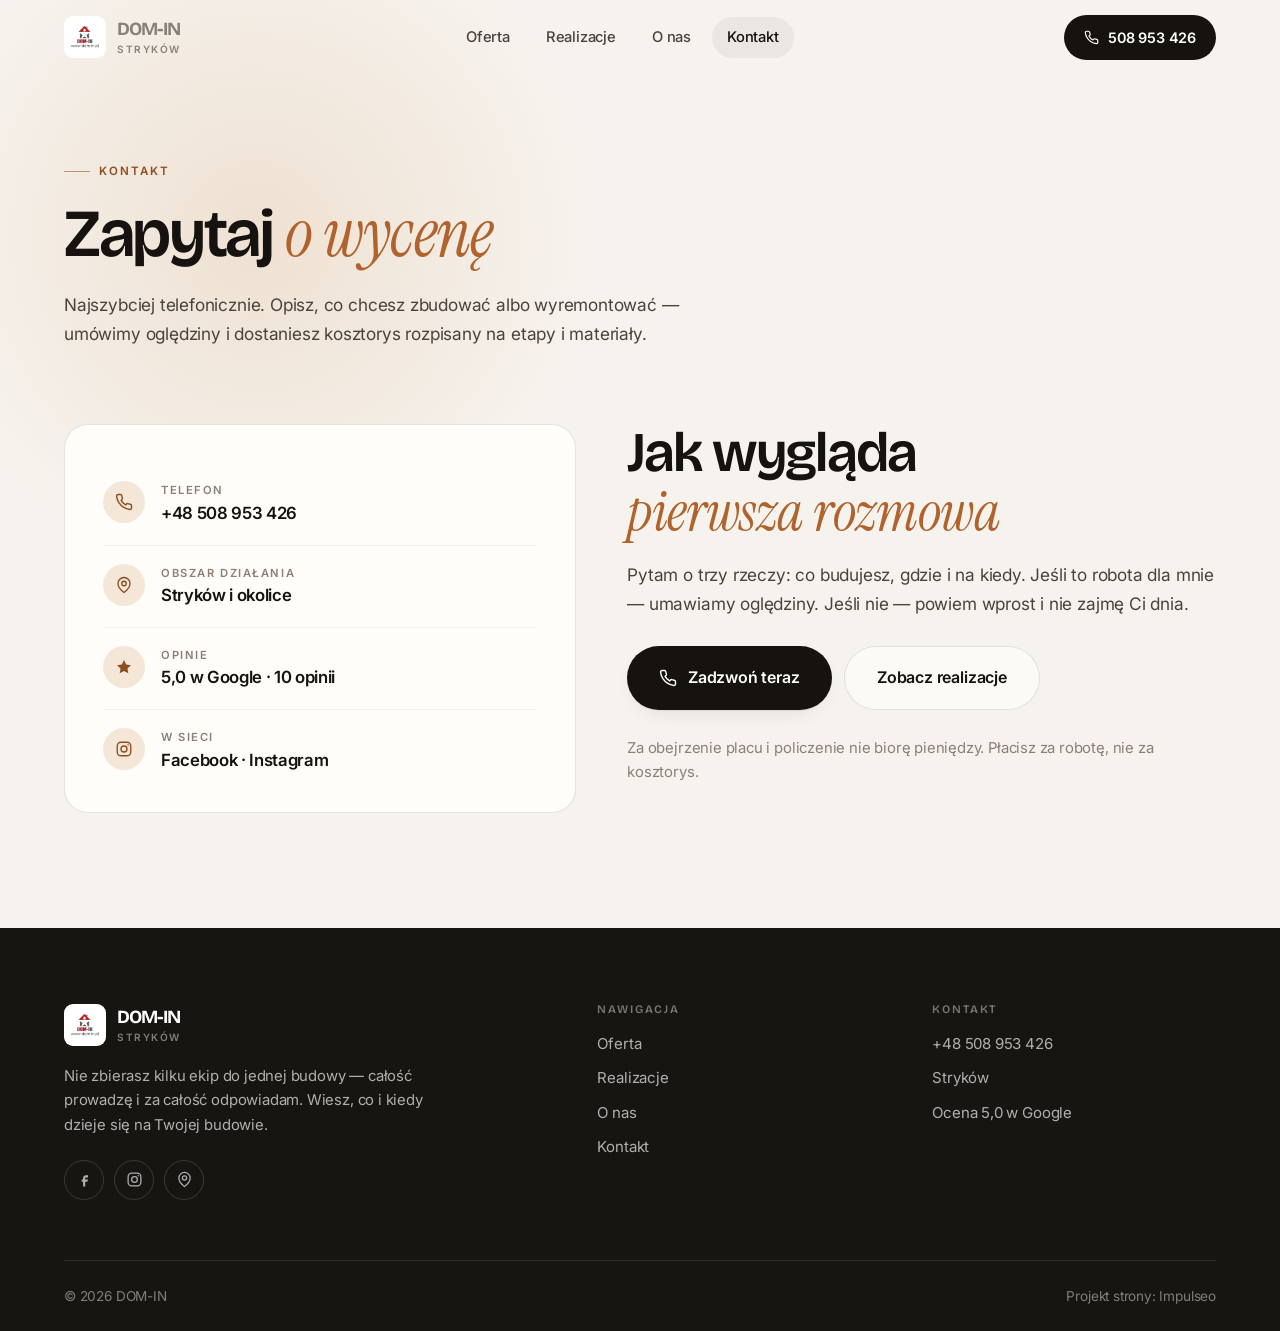
==== commit ffab5218: "Pierwszy ekran bez zaleznosci od JS + kompresja zdjec - animacja wejscia hero i naglowkow podstron n" ====
--- a/kontakt.html
+++ b/kontakt.html
@@ -56,15 +56,15 @@
 
 <section class="phead">
   <div class="wrap">
-    <span class="eyebrow rv">Kontakt</span>
-    <h1 class="rv rv-d1">Zapytaj <em class="ser">o wycenę</em></h1>
-    <p class="lead rv rv-d2">Najszybciej telefonicznie. Opisz, co chcesz zbudować albo wyremontować — umówimy oględziny i dostaniesz kosztorys rozpisany na etapy i materiały.</p>
+    <span class="eyebrow fx">Kontakt</span>
+    <h1 class="fx fx-d1">Zapytaj <em class="ser">o wycenę</em></h1>
+    <p class="lead fx fx-d2">Najszybciej telefonicznie. Opisz, co chcesz zbudować albo wyremontować — umówimy oględziny i dostaniesz kosztorys rozpisany na etapy i materiały.</p>
   </div>
 </section>
 
 <section class="sec" style="padding-top:clamp(16px,2vw,32px)">
   <div class="wrap ct-grid">
-    <div class="ct-card rv">
+    <div class="ct-card fx">
       <div class="ct-row">
         <span class="ct-ico"><svg width="18" height="18" viewBox="0 0 24 24" fill="none" stroke="currentColor" stroke-width="1.9" stroke-linecap="round" stroke-linejoin="round"><path d="M22 16.9v3a2 2 0 0 1-2.2 2 19.8 19.8 0 0 1-8.6-3.1 19.5 19.5 0 0 1-6-6A19.8 19.8 0 0 1 2.1 4.2 2 2 0 0 1 4.1 2h3a2 2 0 0 1 2 1.7c.1 1 .4 1.9.7 2.8a2 2 0 0 1-.5 2.1L8.1 9.9a16 16 0 0 0 6 6l1.3-1.3a2 2 0 0 1 2.1-.4c.9.3 1.8.6 2.8.7a2 2 0 0 1 1.7 2Z"/></svg></span>
         <span><small>Telefon</small><b><a href="tel:+48508953426">+48 508 953 426</a></b></span>
@@ -83,7 +83,7 @@
       </div>
     </div>
 
-    <div class="rv rv-d1">
+    <div class="fx fx-d1">
       <h2 style="margin-bottom:18px">Jak wygląda<br><em class="ser">pierwsza rozmowa</em></h2>
       <p class="lead">Pytam o trzy rzeczy: co budujesz, gdzie i na kiedy. Jeśli to robota dla mnie — umawiamy oględziny. Jeśli nie — powiem wprost i nie zajmę Ci dnia.</p>
       <div style="margin-top:28px;display:flex;flex-wrap:wrap;gap:12px">
--- a/assets/app.css
+++ b/assets/app.css
@@ -465,6 +465,14 @@
 .ct-row a{transition:color .25s}
 .ct-row a:hover{color:var(--wood-d)}
 
+/* ---------- Wejscie pierwszego ekranu (bez JS) ---------- */
+@keyframes fxUp{from{opacity:0;transform:translateY(22px)}to{opacity:1;transform:none}}
+.fx{opacity:0;animation:fxUp .8s var(--ease-out) both}
+.fx-d1{animation-delay:.07s}
+.fx-d2{animation-delay:.14s}
+.fx-d3{animation-delay:.21s}
+.fx-d4{animation-delay:.28s}
+
 /* ---------- Reveal ---------- */
 .rv{opacity:0;transform:translateY(26px);transition:opacity .8s var(--ease-out),transform .9s var(--ease-out)}
 .rv.in{opacity:1;transform:none}
@@ -515,4 +523,5 @@
 @media (prefers-reduced-motion:reduce){
   *,*::before,*::after{animation-duration:.001ms !important;animation-iteration-count:1 !important;transition-duration:.001ms !important;scroll-behavior:auto !important}
   .rv{opacity:1;transform:none}
-}
+  .fx{opacity:1;animation:none}
+}
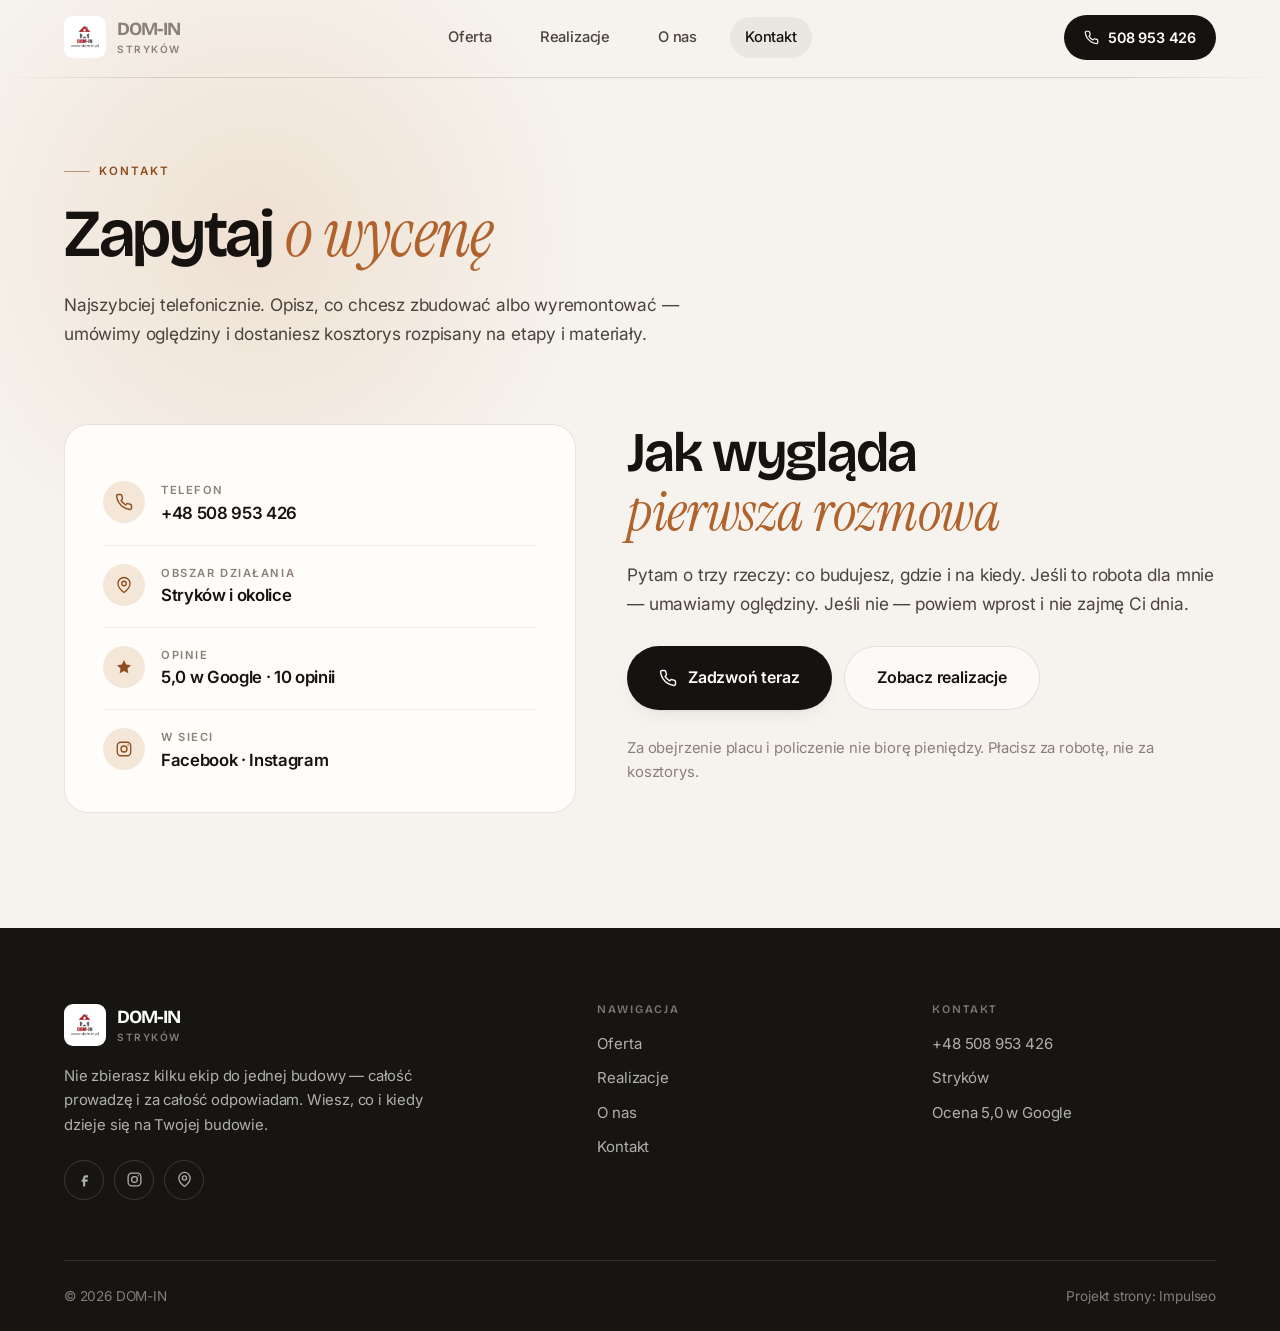
==== commit 5c6758ba: "Dema nie mogą wpadać do wyszukiwarek: noindex na wszystkich podstronach" ====
--- a/kontakt.html
+++ b/kontakt.html
@@ -1,6 +1,7 @@
 <!DOCTYPE html>
 <html lang="pl">
 <head>
+<meta name="robots" content="noindex, nofollow">
 <meta charset="utf-8">
 <meta name="viewport" content="width=device-width,initial-scale=1">
 <title>Kontakt — bezpłatna wycena budowy | DOM-IN Stryków</title>
--- a/assets/app.css
+++ b/assets/app.css
@@ -120,7 +120,13 @@
   transition:background .4s var(--ease),box-shadow .4s var(--ease),height .4s var(--ease),border-color .4s;
   border-bottom:1px solid transparent;
 }
-.nav-in{display:flex;align-items:center;justify-content:space-between;gap:24px;width:100%}
+.nav-in{display:flex;align-items:center;justify-content:space-between;gap:24px;width:100%;position:relative}
+.nav-in::after{
+  content:"";position:absolute;left:0;right:0;bottom:-18px;height:1px;
+  background:linear-gradient(90deg,transparent,rgba(21,18,15,.14) 12%,rgba(21,18,15,.14) 88%,transparent);
+  opacity:1;transition:opacity .4s var(--ease);
+}
+.nav.on .nav-in::after{opacity:0}
 .nav.on{
   background:rgba(246,243,238,.94);backdrop-filter:blur(18px) saturate(1.4);
   border-bottom-color:var(--line-2);height:64px;
@@ -525,3 +531,83 @@
   .rv{opacity:1;transform:none}
   .fx{opacity:1;animation:none}
 }
+
+/* ==========================================================================
+   FLOW — proces jako split-screen z przyklejonym kadrem
+   ========================================================================== */
+.flow{
+  position:relative;background:var(--dark);color:#fff;
+  display:grid;grid-template-columns:1fr 1fr;
+}
+.flow-steps{position:relative;padding:clamp(60px,7vw,110px) clamp(28px,5vw,86px) clamp(60px,7vw,110px) clamp(44px,6vw,96px)}
+.flow-steps::before{content:"";position:absolute;left:clamp(24px,3vw,44px);top:0;bottom:0;width:1px;background:rgba(255,255,255,.14)}
+
+.fstep{
+  position:relative;min-height:74vh;
+  display:flex;flex-direction:column;justify-content:center;
+  opacity:.3;transition:opacity .7s var(--ease);
+}
+.fstep.on{opacity:1}
+.fstep::before{
+  content:"";position:absolute;left:calc(clamp(24px,3vw,44px) - clamp(44px,6vw,96px) - 4px);top:50%;
+  width:9px;height:9px;border-radius:50%;background:rgba(255,255,255,.3);
+  transition:background .6s var(--ease),transform .6s var(--ease);
+}
+.fstep.on::before{background:var(--wood-l);transform:scale(1.5)}
+
+.fstep h3{
+  display:flex;align-items:baseline;gap:.34em;
+  font-size:clamp(2rem,3.6vw,3.3rem);font-weight:600;letter-spacing:-.035em;color:#fff;margin-bottom:20px;
+}
+.fstep h3 i{
+  font-style:normal;font-weight:300;color:rgba(255,255,255,.42);
+  font-size:.82em;letter-spacing:0;
+}
+.fstep h3 b{font-family:var(--serif);font-weight:400;letter-spacing:-.01em}
+.fstep p{color:rgba(255,255,255,.68);font-size:1rem;line-height:1.68;max-width:42ch}
+
+.lnk{
+  display:inline-flex;align-items:center;gap:14px;margin-top:26px;
+  font-family:var(--serif);font-size:1.12rem;color:#fff;
+}
+.lnk span{display:block;width:44px;height:1px;background:currentColor;transition:width .45s var(--ease-out)}
+.lnk:hover span{width:74px}
+
+.flow-media{position:sticky;top:0;height:100vh;overflow:hidden;background:var(--dark-2)}
+.flow-media img{
+  position:absolute;inset:0;width:100%;height:100%;object-fit:cover;
+  filter:grayscale(1) contrast(1.06) brightness(.94);
+  opacity:0;transform:scale(1.04);
+  transition:opacity 1s var(--ease-out),transform 1.6s var(--ease-out);
+}
+.flow-media img.on{opacity:1;transform:none}
+
+.fstep-img{display:none}
+
+/* pionowa etykieta sekcji */
+.vlabel{
+  position:absolute;right:clamp(16px,2vw,30px);top:clamp(80px,10vw,130px);z-index:4;
+  display:flex;flex-direction:column;align-items:center;gap:18px;
+  writing-mode:vertical-rl;
+  font-size:.68rem;font-weight:600;letter-spacing:.22em;text-transform:uppercase;
+  color:rgba(255,255,255,.55);pointer-events:none;text-shadow:0 1px 8px rgba(0,0,0,.5);
+}
+.vlabel::after{content:"";width:1px;height:clamp(56px,8vw,96px);background:rgba(255,255,255,.22)}
+
+/* nawigacja w duchu studia architektonicznego */
+.nav-in{position:relative}
+.nav-links{gap:clamp(4px,1.4vw,22px)}
+
+@media (max-width:1080px){
+  .flow{grid-template-columns:1fr}
+  .flow-media{display:none}
+  .flow-steps{padding-inline:clamp(38px,7vw,60px) clamp(24px,5vw,40px)}
+  .fstep{min-height:0;padding-block:clamp(34px,5vw,52px);opacity:1}
+  .fstep::before{top:calc(clamp(34px,5vw,52px) + 14px);background:var(--wood-l)}
+  .fstep-img{
+    display:block;width:100%;aspect-ratio:16/10;object-fit:cover;
+    border-radius:var(--r-m);margin-bottom:26px;
+    filter:grayscale(1) contrast(1.06) brightness(.94);
+  }
+  .vlabel{display:none}
+}
